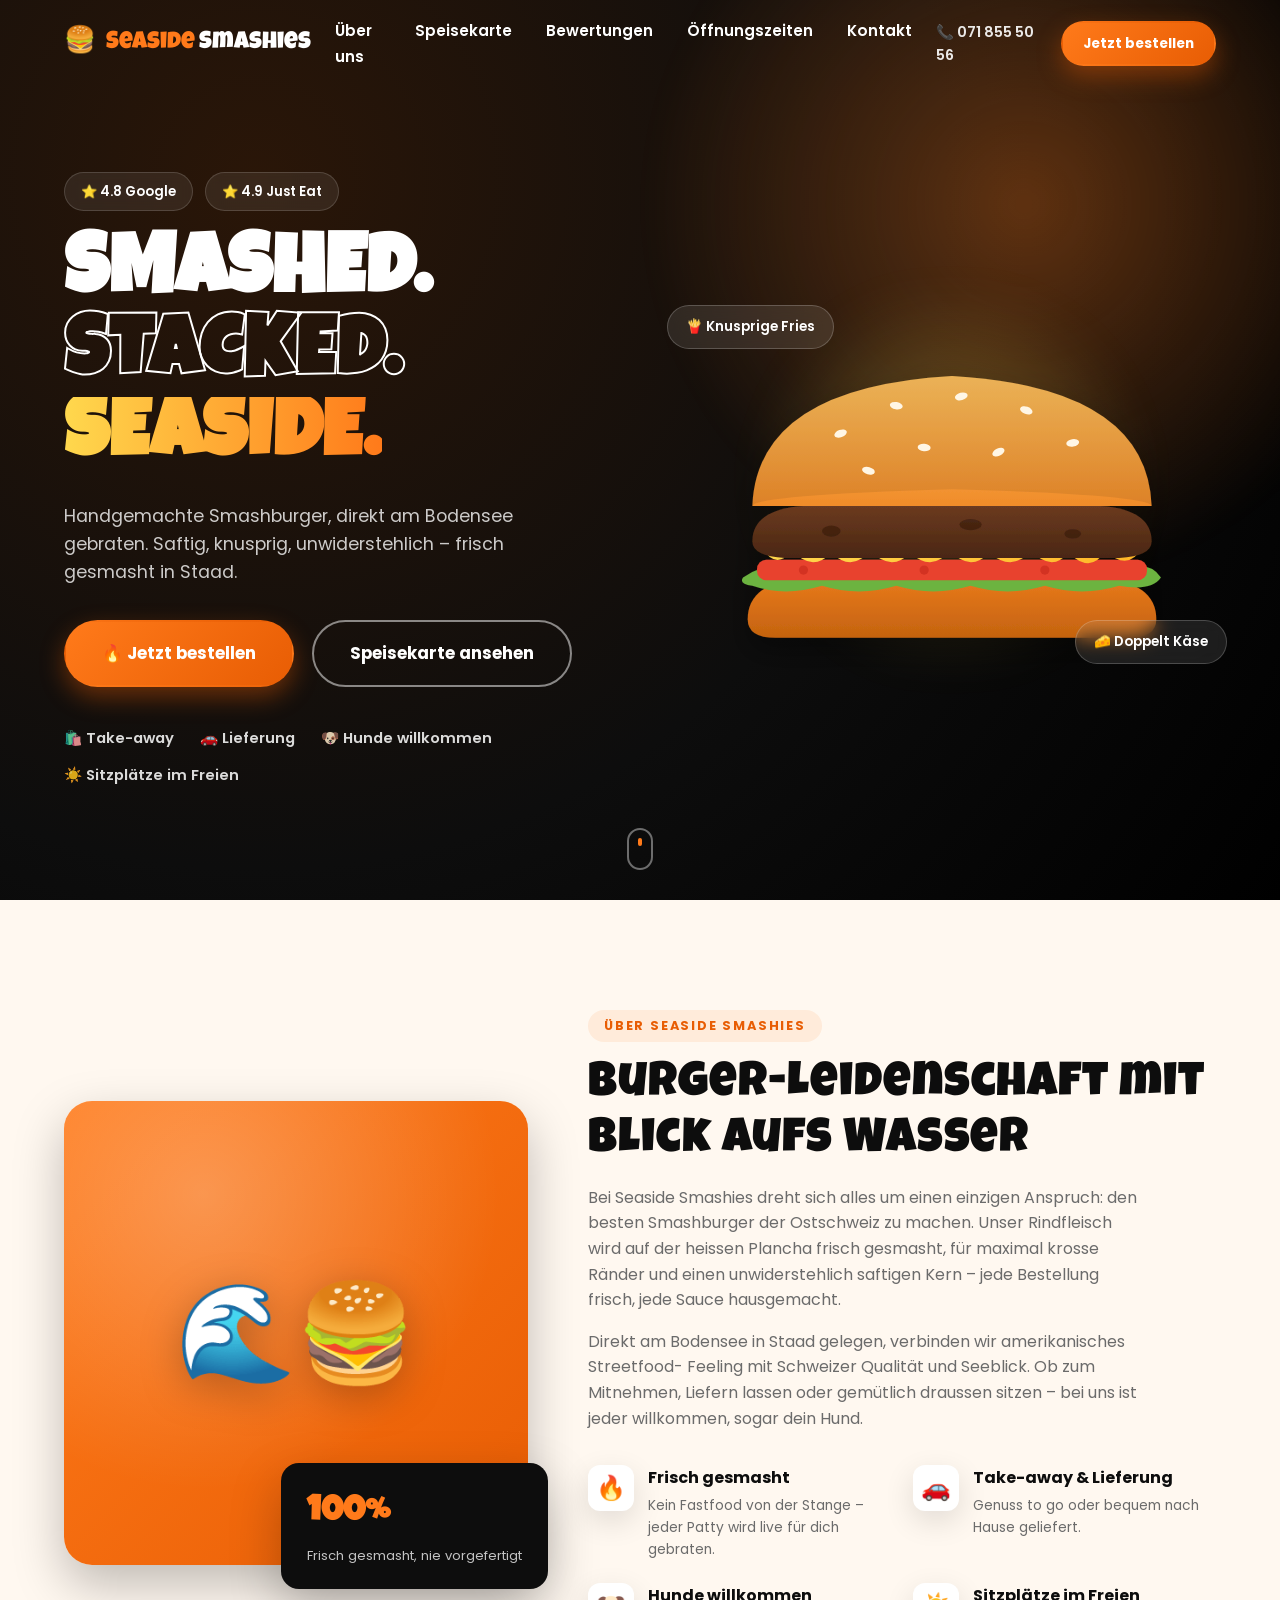
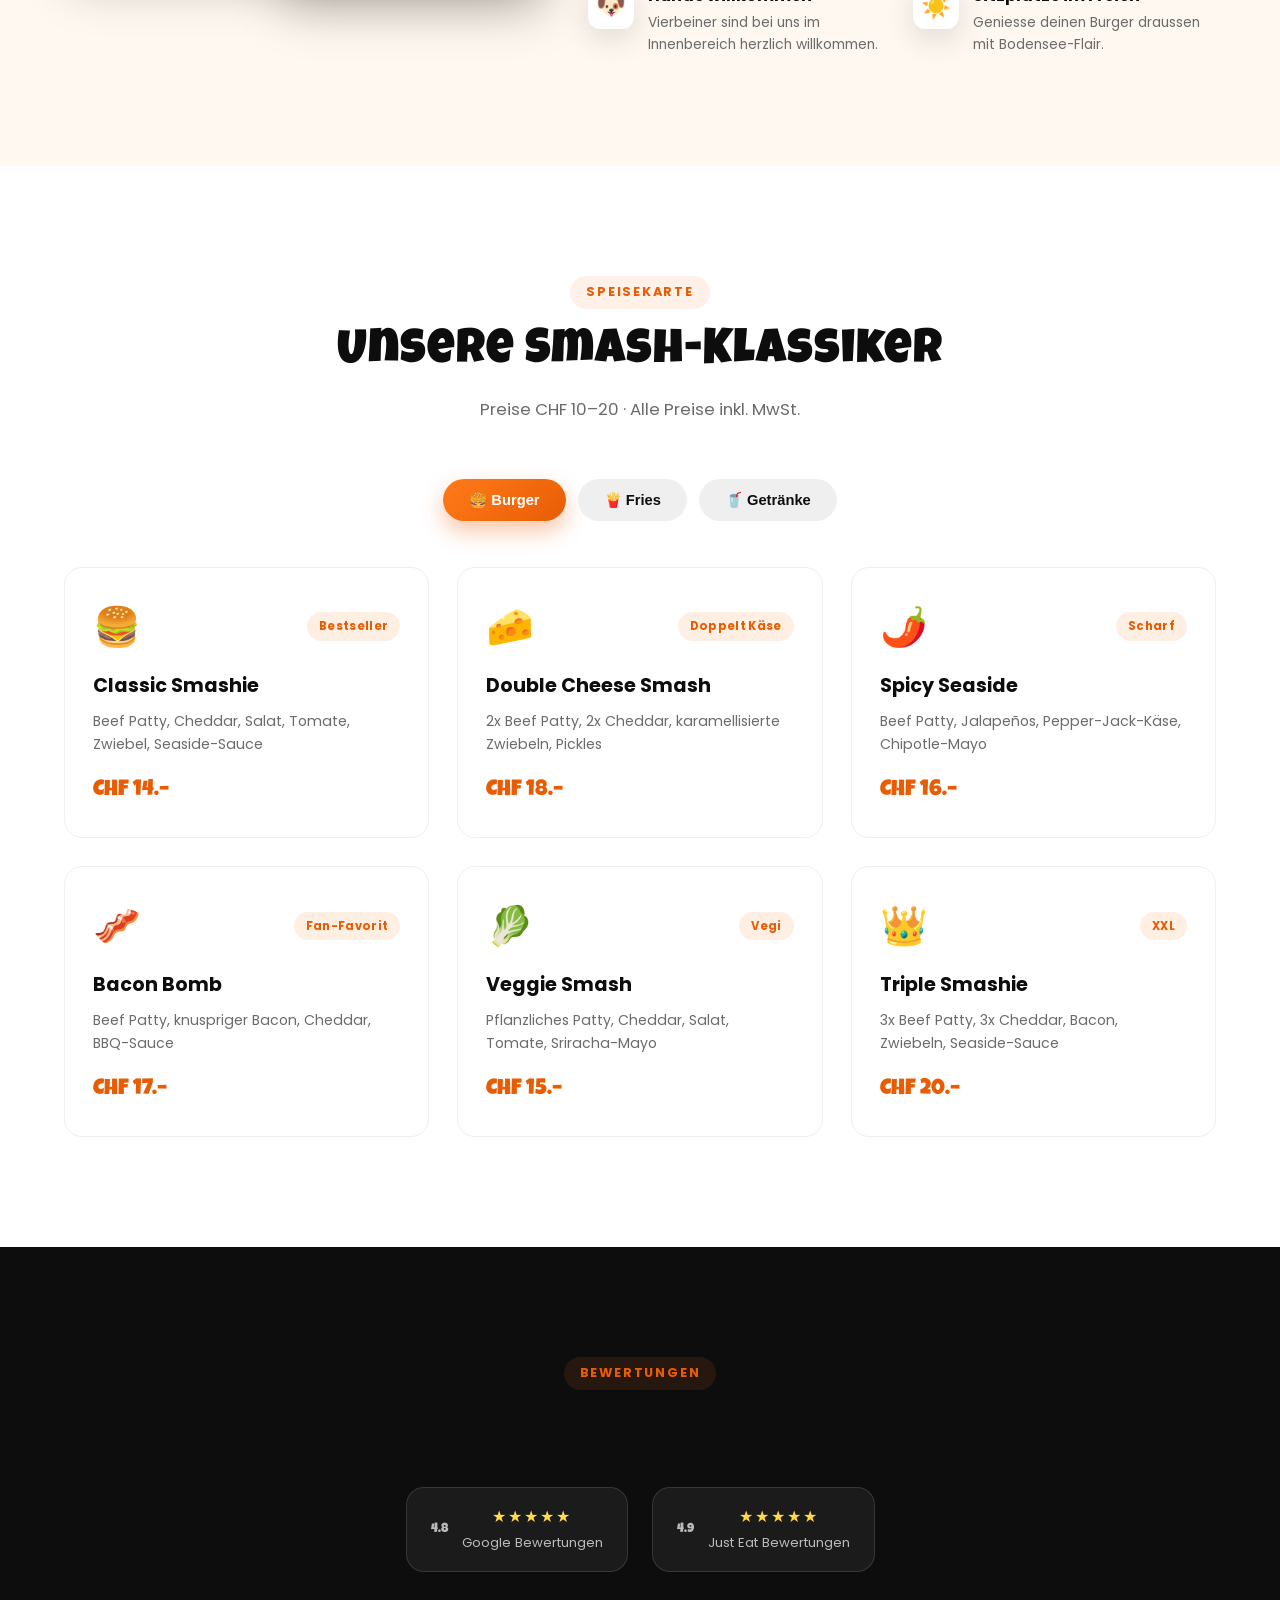
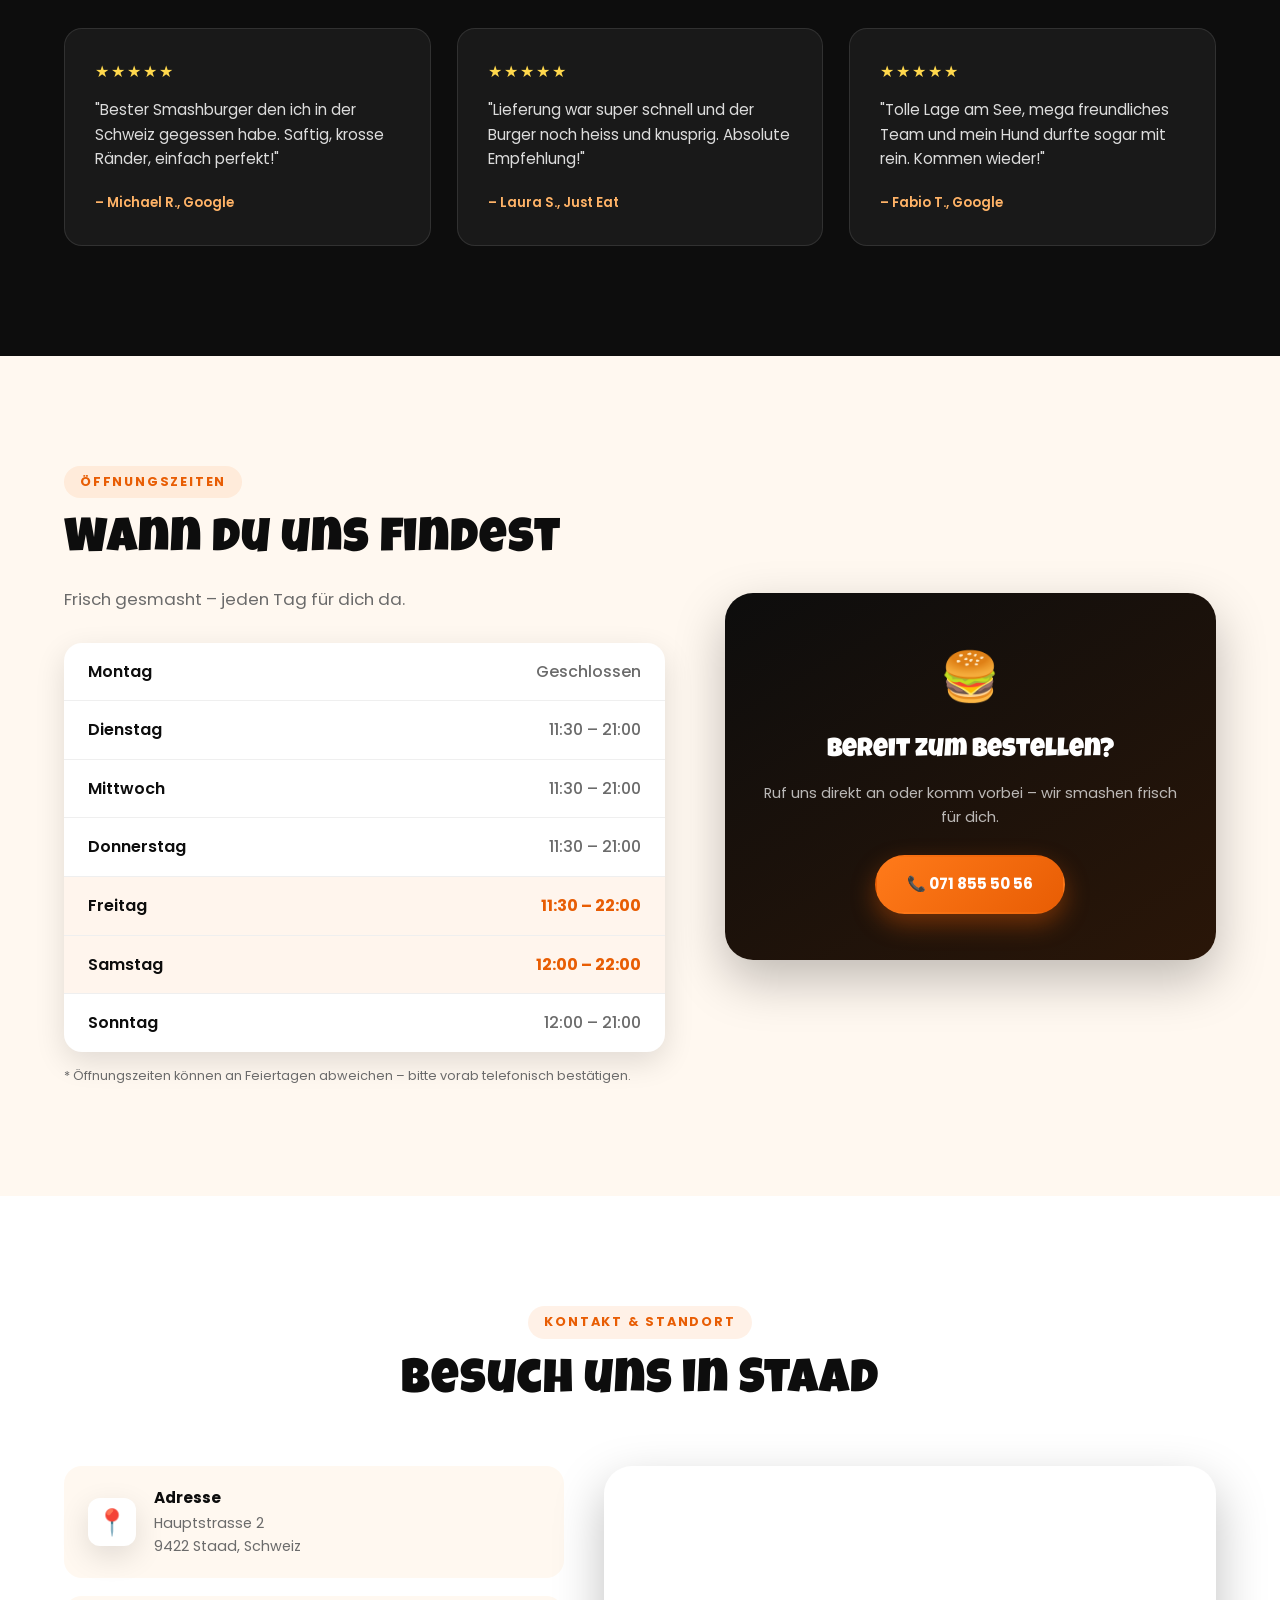
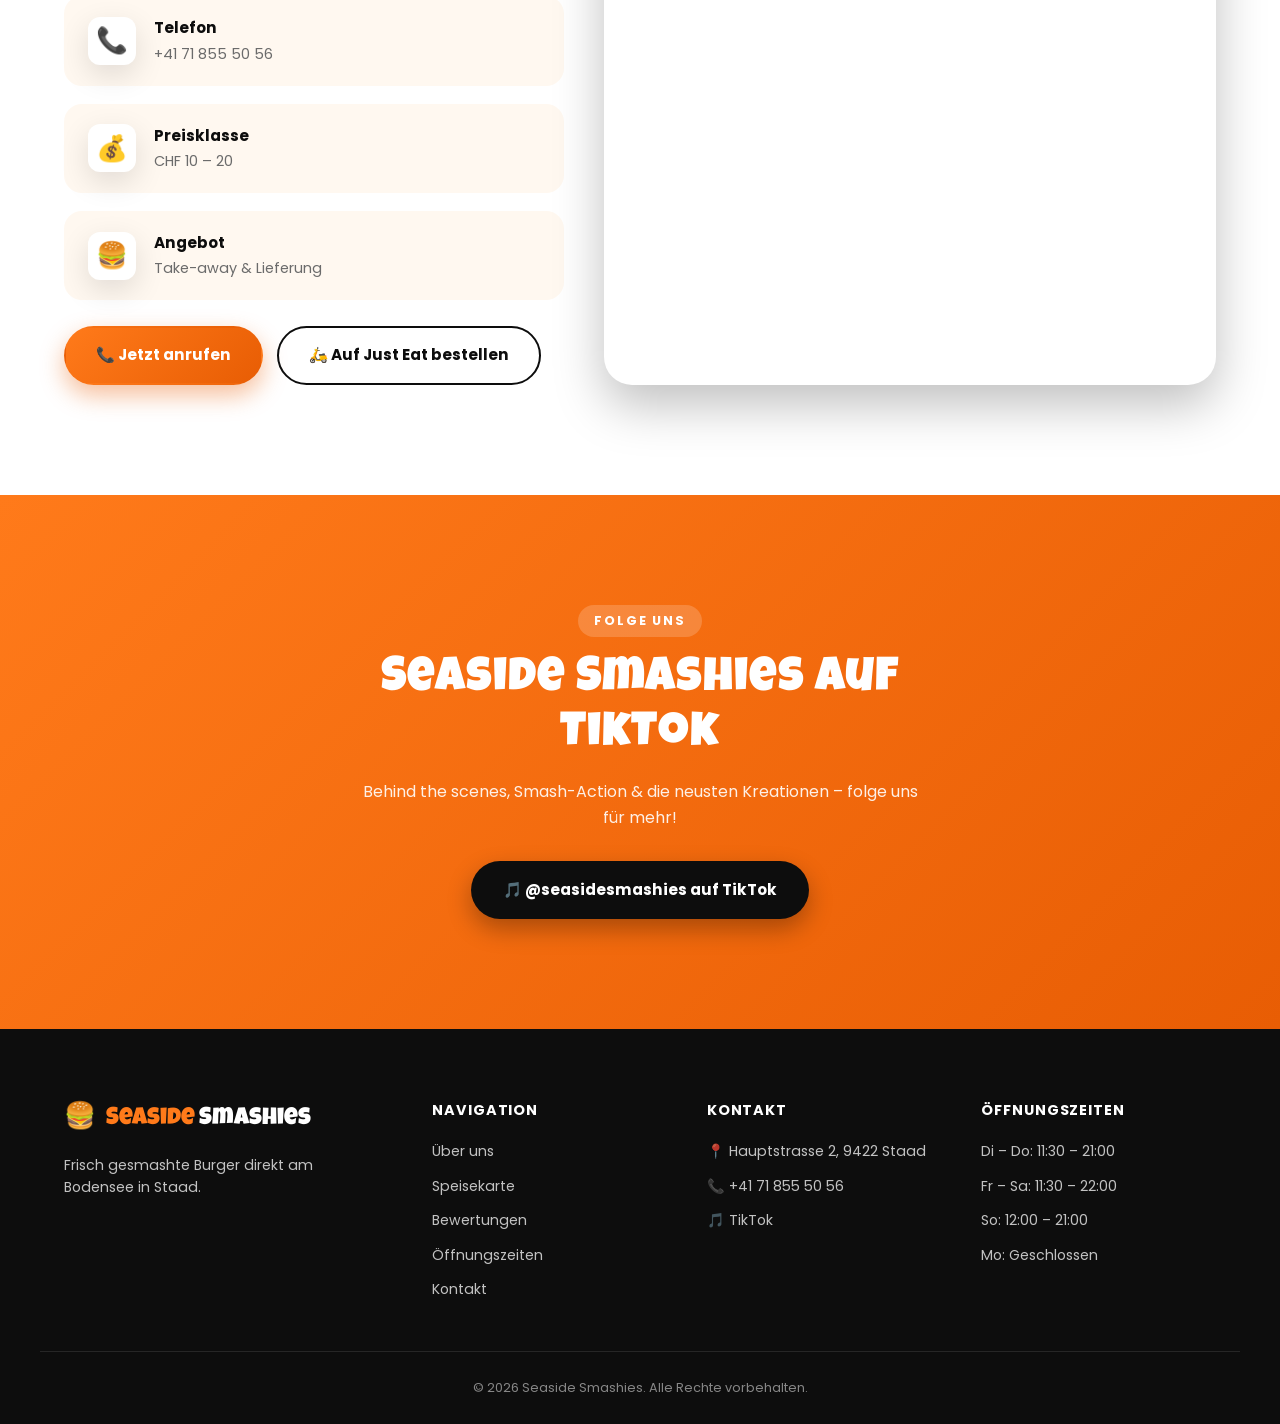
==== index.html @ 13056173 "Add files via upload" ====
<!DOCTYPE html>
<html lang="de">
<head>
  <meta charset="UTF-8" />
  <meta name="viewport" content="width=device-width, initial-scale=1.0" />
  <title>Seaside Smashies – Smashburger in Staad am Bodensee | Take-away &amp; Lieferung</title>
  <meta name="description" content="Seaside Smashies in Staad, Schweiz: handgemachte Smashburger, knusprige Fries &amp; frische Drinks. Take-away, Lieferung &amp; Sitzplätze im Freien direkt am Bodensee. ★ 4.8 Google / ★ 4.9 Just Eat." />
  <meta name="keywords" content="Smashburger, Burger Staad, Burger St. Gallen, Seaside Smashies, Burger Bodensee, Take-away Burger Schweiz, Lieferung Burger" />
  <meta name="author" content="Seaside Smashies" />
  <meta name="robots" content="index, follow" />
  <link rel="canonical" href="https://www.seasidesmashies.ch/" />

  <!-- Open Graph -->
  <meta property="og:type" content="restaurant.restaurant" />
  <meta property="og:title" content="Seaside Smashies – Smashburger in Staad" />
  <meta property="og:description" content="Handgemachte Smashburger, knusprige Fries &amp; frische Drinks direkt am Bodensee. Jetzt bestellen!" />
  <meta property="og:image" content="assets/img/og-image.jpg" />
  <meta property="og:locale" content="de_CH" />
  <meta property="og:url" content="https://www.seasidesmashies.ch/" />
  <meta name="twitter:card" content="summary_large_image" />

  <meta name="theme-color" content="#FF7A1A" />
  <link rel="icon" type="image/svg+xml" href="assets/img/favicon.svg" />

  <link rel="preconnect" href="https://fonts.googleapis.com" />
  <link rel="preconnect" href="https://fonts.gstatic.com" crossorigin />
  <link href="https://fonts.googleapis.com/css2?family=Luckiest+Guy&family=Poppins:wght@400;500;600;700;800&display=swap" rel="stylesheet" />

  <link rel="stylesheet" href="assets/css/style.css" />

  <script type="application/ld+json">
  {
    "@context": "https://schema.org",
    "@type": "FastFoodRestaurant",
    "name": "Seaside Smashies",
    "image": "assets/img/og-image.jpg",
    "servesCuisine": "Burger",
    "priceRange": "CHF 10–20",
    "telephone": "+41718555056",
    "address": {
      "@type": "PostalAddress",
      "streetAddress": "Hauptstrasse 2",
      "postalCode": "9422",
      "addressLocality": "Staad",
      "addressCountry": "CH"
    },
    "servesCuisine": "American, Burger",
    "menu": "https://www.seasidesmashies.ch/#speisekarte",
    "acceptsReservations": "False",
    "sameAs": ["https://www.tiktok.com/@seasidesmashies"],
    "aggregateRating": {
      "@type": "AggregateRating",
      "ratingValue": "4.8",
      "reviewCount": "250"
    }
  }
  </script>
</head>
<body>

  <!-- ============ HEADER / NAV ============ -->
  <header class="site-header" id="siteHeader">
    <div class="container header-inner">
      <a href="#top" class="brand">
        <span class="brand-mark">🍔</span>
        <span class="brand-text"><span>Seaside</span>Smashies</span>
      </a>

      <nav class="main-nav" id="mainNav">
        <ul>
          <li><a href="#ueber-uns" class="nav-link">Über uns</a></li>
          <li><a href="#speisekarte" class="nav-link">Speisekarte</a></li>
          <li><a href="#bewertungen" class="nav-link">Bewertungen</a></li>
          <li><a href="#oeffnungszeiten" class="nav-link">Öffnungszeiten</a></li>
          <li><a href="#kontakt" class="nav-link">Kontakt</a></li>
        </ul>
        <a href="#kontakt" class="btn btn-primary mobile-nav-cta">🔥 Jetzt bestellen</a>
      </nav>

      <div class="header-actions">
        <a href="tel:+41718555056" class="header-phone">📞 071 855 50 56</a>
        <a href="#kontakt" class="btn btn-primary btn-sm header-cta">Jetzt bestellen</a>
        <button class="nav-toggle" id="navToggle" aria-label="Menü öffnen" aria-expanded="false">
          <span></span><span></span><span></span>
        </button>
      </div>
    </div>
  </header>

  <div id="top"></div>

  <!-- ============ HERO ============ -->
  <section class="hero">
    <div class="hero-glow"></div>
    <div class="container hero-inner">
      <div class="hero-copy reveal">
        <div class="hero-badges">
          <span class="pill">⭐ 4.8 Google</span>
          <span class="pill">⭐ 4.9 Just&nbsp;Eat</span>
        </div>
        <h1 class="hero-title">
          SMASHED.<br />
          <span class="text-outline">STACKED.</span><br />
          <span class="text-gradient">SEASIDE.</span>
        </h1>
        <p class="hero-subtitle">
          Handgemachte Smashburger, direkt am Bodensee gebraten. Saftig, knusprig,
          unwiderstehlich – frisch gesmasht in Staad.
        </p>
        <div class="hero-cta">
          <a href="#kontakt" class="btn btn-primary btn-lg">🔥 Jetzt bestellen</a>
          <a href="#speisekarte" class="btn btn-outline btn-lg">Speisekarte ansehen</a>
        </div>
        <ul class="hero-facts">
          <li>🛍️ Take-away</li>
          <li>🚗 Lieferung</li>
          <li>🐶 Hunde willkommen</li>
          <li>☀️ Sitzplätze im Freien</li>
        </ul>
      </div>

      <div class="hero-visual reveal">
        <div class="hero-burger-glow"></div>
        <img src="assets/img/burger-hero.svg" alt="Saftiger Seaside Smashies Smashburger mit Käse, Salat und Tomate" class="hero-burger" width="560" height="460" />
        <div class="floating-chip chip-1">🍟 Knusprige Fries</div>
        <div class="floating-chip chip-2">🧀 Doppelt Käse</div>
      </div>
    </div>
    <div class="scroll-cue" aria-hidden="true"><span></span></div>
  </section>

  <!-- ============ ÜBER UNS ============ -->
  <section id="ueber-uns" class="section about">
    <div class="container about-inner">
      <div class="about-media reveal">
        <div class="about-frame">
          <span class="about-emoji">🌊🍔</span>
        </div>
        <div class="about-stat-card">
          <strong>100%</strong>
          <span>Frisch gesmasht, nie vorgefertigt</span>
        </div>
      </div>
      <div class="about-copy reveal">
        <span class="eyebrow">Über Seaside Smashies</span>
        <h2 class="section-title">Burger-Leidenschaft mit Blick aufs Wasser</h2>
        <p>
          Bei Seaside Smashies dreht sich alles um einen einzigen Anspruch: den besten
          Smashburger der Ostschweiz zu machen. Unser Rindfleisch wird auf der heissen
          Plancha frisch gesmasht, für maximal krosse Ränder und einen unwiderstehlich
          saftigen Kern – jede Bestellung frisch, jede Sauce hausgemacht.
        </p>
        <p>
          Direkt am Bodensee in Staad gelegen, verbinden wir amerikanisches Streetfood-
          Feeling mit Schweizer Qualität und Seeblick. Ob zum Mitnehmen, Liefern lassen
          oder gemütlich draussen sitzen – bei uns ist jeder willkommen, sogar dein Hund.
        </p>
        <div class="about-features">
          <div class="feature">
            <span class="feature-icon">🔥</span>
            <div>
              <h3>Frisch gesmasht</h3>
              <p>Kein Fastfood von der Stange – jeder Patty wird live für dich gebraten.</p>
            </div>
          </div>
          <div class="feature">
            <span class="feature-icon">🚗</span>
            <div>
              <h3>Take-away &amp; Lieferung</h3>
              <p>Genuss to go oder bequem nach Hause geliefert.</p>
            </div>
          </div>
          <div class="feature">
            <span class="feature-icon">🐶</span>
            <div>
              <h3>Hunde willkommen</h3>
              <p>Vierbeiner sind bei uns im Innenbereich herzlich willkommen.</p>
            </div>
          </div>
          <div class="feature">
            <span class="feature-icon">☀️</span>
            <div>
              <h3>Sitzplätze im Freien</h3>
              <p>Geniesse deinen Burger draussen mit Bodensee-Flair.</p>
            </div>
          </div>
        </div>
      </div>
    </div>
  </section>

  <!-- ============ SPEISEKARTE ============ -->
  <section id="speisekarte" class="section menu-section">
    <div class="container">
      <div class="section-head reveal">
        <span class="eyebrow">Speisekarte</span>
        <h2 class="section-title">Unsere Smash-Klassiker</h2>
        <p class="section-sub">Preise CHF 10–20 · Alle Preise inkl. MwSt.</p>
      </div>

      <div class="menu-tabs reveal" role="tablist" aria-label="Speisekarte Kategorien">
        <button class="menu-tab active" data-target="burgers" role="tab" aria-selected="true">🍔 Burger</button>
        <button class="menu-tab" data-target="fries" role="tab" aria-selected="false">🍟 Fries</button>
        <button class="menu-tab" data-target="drinks" role="tab" aria-selected="false">🥤 Getränke</button>
      </div>

      <div class="menu-grid reveal" id="burgers" data-panel>
        <article class="menu-card">
          <div class="menu-card-top">
            <span class="menu-emoji">🍔</span>
            <span class="menu-tag">Bestseller</span>
          </div>
          <h3>Classic Smashie</h3>
          <p>Beef Patty, Cheddar, Salat, Tomate, Zwiebel, Seaside-Sauce</p>
          <div class="menu-price">CHF 14.–</div>
        </article>
        <article class="menu-card">
          <div class="menu-card-top">
            <span class="menu-emoji">🧀</span>
            <span class="menu-tag">Doppelt Käse</span>
          </div>
          <h3>Double Cheese Smash</h3>
          <p>2x Beef Patty, 2x Cheddar, karamellisierte Zwiebeln, Pickles</p>
          <div class="menu-price">CHF 18.–</div>
        </article>
        <article class="menu-card">
          <div class="menu-card-top">
            <span class="menu-emoji">🌶️</span>
            <span class="menu-tag">Scharf</span>
          </div>
          <h3>Spicy Seaside</h3>
          <p>Beef Patty, Jalapeños, Pepper-Jack-Käse, Chipotle-Mayo</p>
          <div class="menu-price">CHF 16.–</div>
        </article>
        <article class="menu-card">
          <div class="menu-card-top">
            <span class="menu-emoji">🥓</span>
            <span class="menu-tag">Fan-Favorit</span>
          </div>
          <h3>Bacon Bomb</h3>
          <p>Beef Patty, knuspriger Bacon, Cheddar, BBQ-Sauce</p>
          <div class="menu-price">CHF 17.–</div>
        </article>
        <article class="menu-card">
          <div class="menu-card-top">
            <span class="menu-emoji">🥬</span>
            <span class="menu-tag">Vegi</span>
          </div>
          <h3>Veggie Smash</h3>
          <p>Pflanzliches Patty, Cheddar, Salat, Tomate, Sriracha-Mayo</p>
          <div class="menu-price">CHF 15.–</div>
        </article>
        <article class="menu-card">
          <div class="menu-card-top">
            <span class="menu-emoji">👑</span>
            <span class="menu-tag">XXL</span>
          </div>
          <h3>Triple Smashie</h3>
          <p>3x Beef Patty, 3x Cheddar, Bacon, Zwiebeln, Seaside-Sauce</p>
          <div class="menu-price">CHF 20.–</div>
        </article>
      </div>

      <div class="menu-grid hidden" id="fries" data-panel>
        <article class="menu-card">
          <div class="menu-card-top"><span class="menu-emoji">🍟</span></div>
          <h3>Classic Fries</h3>
          <p>Knusprig goldbraun, mit Meersalz</p>
          <div class="menu-price">CHF 6.–</div>
        </article>
        <article class="menu-card">
          <div class="menu-card-top"><span class="menu-emoji">🧀</span></div>
          <h3>Cheese Fries</h3>
          <p>Mit warmer Cheddar-Sauce übergossen</p>
          <div class="menu-price">CHF 8.–</div>
        </article>
        <article class="menu-card">
          <div class="menu-card-top"><span class="menu-emoji">🥓</span></div>
          <h3>Bacon Cheese Fries</h3>
          <p>Cheddar-Sauce, knuspriger Bacon, Frühlingszwiebeln</p>
          <div class="menu-price">CHF 10.–</div>
        </article>
        <article class="menu-card">
          <div class="menu-card-top"><span class="menu-emoji">🌶️</span></div>
          <h3>Spicy Fries</h3>
          <p>Mit Cajun-Gewürz und Chipotle-Mayo</p>
          <div class="menu-price">CHF 8.–</div>
        </article>
      </div>

      <div class="menu-grid hidden" id="drinks" data-panel>
        <article class="menu-card">
          <div class="menu-card-top"><span class="menu-emoji">🥤</span></div>
          <h3>Softdrinks</h3>
          <p>Cola, Fanta, Sprite, Eistee</p>
          <div class="menu-price">CHF 4.50</div>
        </article>
        <article class="menu-card">
          <div class="menu-card-top"><span class="menu-emoji">🍺</span></div>
          <h3>Bier vom Fass</h3>
          <p>Lokales Bier, frisch gezapft</p>
          <div class="menu-price">CHF 6.–</div>
        </article>
        <article class="menu-card">
          <div class="menu-card-top"><span class="menu-emoji">🥛</span></div>
          <h3>Milkshake</h3>
          <p>Vanille, Schokolade oder Erdbeere</p>
          <div class="menu-price">CHF 7.50</div>
        </article>
        <article class="menu-card">
          <div class="menu-card-top"><span class="menu-emoji">💧</span></div>
          <h3>Mineralwasser</h3>
          <p>Still oder mit Kohlensäure</p>
          <div class="menu-price">CHF 4.–</div>
        </article>
      </div>
    </div>
  </section>

  <!-- ============ BEWERTUNGEN ============ -->
  <section id="bewertungen" class="section reviews-section">
    <div class="container">
      <div class="section-head reveal">
        <span class="eyebrow">Bewertungen</span>
        <h2 class="section-title">Was unsere Gäste sagen</h2>
        <div class="rating-row">
          <div class="rating-card">
            <span class="rating-score">4.8</span>
            <div>
              <div class="stars">★★★★★</div>
              <span>Google Bewertungen</span>
            </div>
          </div>
          <div class="rating-card">
            <span class="rating-score">4.9</span>
            <div>
              <div class="stars">★★★★★</div>
              <span>Just Eat Bewertungen</span>
            </div>
          </div>
        </div>
      </div>

      <div class="testimonial-grid reveal">
        <article class="testimonial-card">
          <div class="stars">★★★★★</div>
          <p>"Bester Smashburger den ich in der Schweiz gegessen habe. Saftig, krosse Ränder, einfach perfekt!"</p>
          <span class="testimonial-name">– Michael R., Google</span>
        </article>
        <article class="testimonial-card">
          <div class="stars">★★★★★</div>
          <p>"Lieferung war super schnell und der Burger noch heiss und knusprig. Absolute Empfehlung!"</p>
          <span class="testimonial-name">– Laura S., Just Eat</span>
        </article>
        <article class="testimonial-card">
          <div class="stars">★★★★★</div>
          <p>"Tolle Lage am See, mega freundliches Team und mein Hund durfte sogar mit rein. Kommen wieder!"</p>
          <span class="testimonial-name">– Fabio T., Google</span>
        </article>
      </div>
    </div>
  </section>

  <!-- ============ ÖFFNUNGSZEITEN ============ -->
  <section id="oeffnungszeiten" class="section hours-section">
    <div class="container hours-inner">
      <div class="reveal">
        <span class="eyebrow">Öffnungszeiten</span>
        <h2 class="section-title">Wann du uns findest</h2>
        <p class="section-sub">Frisch gesmasht – jeden Tag für dich da.</p>
        <table class="hours-table">
          <tbody>
            <tr><td>Montag</td><td>Geschlossen</td></tr>
            <tr><td>Dienstag</td><td>11:30 – 21:00</td></tr>
            <tr><td>Mittwoch</td><td>11:30 – 21:00</td></tr>
            <tr><td>Donnerstag</td><td>11:30 – 21:00</td></tr>
            <tr class="highlight"><td>Freitag</td><td>11:30 – 22:00</td></tr>
            <tr class="highlight"><td>Samstag</td><td>12:00 – 22:00</td></tr>
            <tr><td>Sonntag</td><td>12:00 – 21:00</td></tr>
          </tbody>
        </table>
        <p class="hours-note">* Öffnungszeiten können an Feiertagen abweichen – bitte vorab telefonisch bestätigen.</p>
      </div>
      <div class="hours-visual reveal">
        <div class="hours-card">
          <span class="hours-card-emoji">🍔</span>
          <h3>Bereit zum Bestellen?</h3>
          <p>Ruf uns direkt an oder komm vorbei – wir smashen frisch für dich.</p>
          <a href="tel:+41718555056" class="btn btn-primary">📞 071 855 50 56</a>
        </div>
      </div>
    </div>
  </section>

  <!-- ============ KONTAKT & STANDORT ============ -->
  <section id="kontakt" class="section contact-section">
    <div class="container">
      <div class="section-head reveal">
        <span class="eyebrow">Kontakt &amp; Standort</span>
        <h2 class="section-title">Besuch uns in Staad</h2>
      </div>

      <div class="contact-grid reveal">
        <div class="contact-info">
          <div class="info-card">
            <span class="info-icon">📍</span>
            <div>
              <h3>Adresse</h3>
              <p>Hauptstrasse 2<br />9422 Staad, Schweiz</p>
            </div>
          </div>
          <div class="info-card">
            <span class="info-icon">📞</span>
            <div>
              <h3>Telefon</h3>
              <p><a href="tel:+41718555056">+41 71 855 50 56</a></p>
            </div>
          </div>
          <div class="info-card">
            <span class="info-icon">💰</span>
            <div>
              <h3>Preisklasse</h3>
              <p>CHF 10 – 20</p>
            </div>
          </div>
          <div class="info-card">
            <span class="info-icon">🍔</span>
            <div>
              <h3>Angebot</h3>
              <p>Take-away &amp; Lieferung</p>
            </div>
          </div>
          <div class="contact-ctas">
            <a href="tel:+41718555056" class="btn btn-primary">📞 Jetzt anrufen</a>
            <a href="https://www.just-eat.ch" target="_blank" rel="noopener" class="btn btn-outline">🛵 Auf Just Eat bestellen</a>
          </div>
        </div>

        <div class="map-wrap">
          <iframe
            title="Seaside Smashies Standort auf Google Maps"
            src="https://www.google.com/maps?q=Hauptstrasse+2,+9422+Staad,+Schweiz&output=embed"
            width="100%"
            height="100%"
            style="border:0"
            allowfullscreen=""
            loading="lazy"
            referrerpolicy="no-referrer-when-downgrade">
          </iframe>
        </div>
      </div>
    </div>
  </section>

  <!-- ============ SOCIAL ============ -->
  <section class="section social-section">
    <div class="container social-inner reveal">
      <span class="eyebrow">Folge uns</span>
      <h2 class="section-title">Seaside Smashies auf TikTok</h2>
      <p>Behind the scenes, Smash-Action &amp; die neusten Kreationen – folge uns für mehr!</p>
      <a href="https://www.tiktok.com/@seasidesmashies" target="_blank" rel="noopener" class="btn btn-tiktok">
        🎵 @seasidesmashies auf TikTok
      </a>
    </div>
  </section>

  <!-- ============ FOOTER ============ -->
  <footer class="site-footer">
    <div class="container footer-inner">
      <div class="footer-brand">
        <a href="#top" class="brand">
          <span class="brand-mark">🍔</span>
          <span class="brand-text"><span>Seaside</span>Smashies</span>
        </a>
        <p>Frisch gesmashte Burger direkt am Bodensee in Staad.</p>
      </div>

      <div class="footer-col">
        <h4>Navigation</h4>
        <ul>
          <li><a href="#ueber-uns">Über uns</a></li>
          <li><a href="#speisekarte">Speisekarte</a></li>
          <li><a href="#bewertungen">Bewertungen</a></li>
          <li><a href="#oeffnungszeiten">Öffnungszeiten</a></li>
          <li><a href="#kontakt">Kontakt</a></li>
        </ul>
      </div>

      <div class="footer-col">
        <h4>Kontakt</h4>
        <ul>
          <li>📍 Hauptstrasse 2, 9422 Staad</li>
          <li>📞 <a href="tel:+41718555056">+41 71 855 50 56</a></li>
          <li>🎵 <a href="https://www.tiktok.com/@seasidesmashies" target="_blank" rel="noopener">TikTok</a></li>
        </ul>
      </div>

      <div class="footer-col">
        <h4>Öffnungszeiten</h4>
        <ul>
          <li>Di – Do: 11:30 – 21:00</li>
          <li>Fr – Sa: 11:30 – 22:00</li>
          <li>So: 12:00 – 21:00</li>
          <li>Mo: Geschlossen</li>
        </ul>
      </div>
    </div>
    <div class="footer-bottom">
      <p>&copy; <span id="year"></span> Seaside Smashies. Alle Rechte vorbehalten.</p>
    </div>
  </footer>

  <button id="backToTop" class="back-to-top" aria-label="Nach oben scrollen">↑</button>

  <script src="assets/js/main.js"></script>
</body>
</html>
---- assets/css/style.css ----
/* ==========================================================================
   Seaside Smashies — Premium Smashburger Website
   ========================================================================== */

:root {
  --orange: #ff7a1a;
  --orange-dark: #e85d04;
  --orange-light: #ffb367;
  --yellow: #ffd84d;
  --black: #0d0d0d;
  --black-soft: #171717;
  --white: #ffffff;
  --cream: #fff8f0;
  --gray: #6b6b6b;
  --gray-light: #efefef;

  --font-display: 'Luckiest Guy', cursive;
  --font-body: 'Poppins', sans-serif;

  --radius-sm: 10px;
  --radius-md: 18px;
  --radius-lg: 28px;

  --shadow-soft: 0 10px 30px rgba(0, 0, 0, 0.12);
  --shadow-strong: 0 20px 50px rgba(0, 0, 0, 0.25);

  --container-width: 1200px;
}

* { box-sizing: border-box; margin: 0; padding: 0; }

html { scroll-behavior: smooth; }

body {
  font-family: var(--font-body);
  color: var(--black);
  background: var(--white);
  line-height: 1.6;
  overflow-x: hidden;
  -webkit-font-smoothing: antialiased;
}

img { max-width: 100%; display: block; }

a { text-decoration: none; color: inherit; }

ul { list-style: none; }

.container {
  width: 100%;
  max-width: var(--container-width);
  margin: 0 auto;
  padding: 0 24px;
}

.section { padding: 110px 0; }

.hidden { display: none !important; }

.eyebrow {
  display: inline-block;
  font-weight: 700;
  letter-spacing: 0.14em;
  text-transform: uppercase;
  font-size: 0.8rem;
  color: var(--orange-dark);
  background: rgba(255, 122, 26, 0.1);
  padding: 6px 16px;
  border-radius: 999px;
  margin-bottom: 16px;
}

.section-title {
  font-family: var(--font-display);
  font-weight: 400;
  font-size: clamp(2rem, 4vw, 3rem);
  letter-spacing: 0.02em;
  line-height: 1.15;
  margin-bottom: 16px;
  color: var(--black);
}

.section-sub {
  color: var(--gray);
  font-size: 1.05rem;
  max-width: 600px;
}

.section-head { text-align: center; margin: 0 auto 56px; max-width: 700px; }
.section-head .section-sub { margin: 0 auto; }

/* ---------------- Buttons ---------------- */
.btn {
  display: inline-flex;
  align-items: center;
  gap: 8px;
  justify-content: center;
  font-weight: 700;
  font-size: 0.95rem;
  padding: 15px 30px;
  border-radius: 999px;
  border: 2px solid transparent;
  cursor: pointer;
  transition: transform 0.25s ease, box-shadow 0.25s ease, background 0.25s ease, color 0.25s ease;
  white-space: nowrap;
}

.btn-primary {
  background: linear-gradient(135deg, var(--orange) 0%, var(--orange-dark) 100%);
  color: var(--white);
  box-shadow: 0 10px 25px rgba(232, 93, 4, 0.4);
}

.btn-primary:hover {
  transform: translateY(-3px) scale(1.02);
  box-shadow: 0 16px 34px rgba(232, 93, 4, 0.5);
}

.btn-outline {
  background: transparent;
  border-color: var(--black);
  color: var(--black);
}

.btn-outline:hover {
  background: var(--black);
  color: var(--white);
  transform: translateY(-3px);
}

.btn-lg { padding: 18px 36px; font-size: 1.05rem; }
.btn-sm { padding: 10px 20px; font-size: 0.85rem; }

.btn-tiktok {
  background: var(--black);
  color: var(--white);
  box-shadow: 0 10px 25px rgba(0, 0, 0, 0.3);
}
.btn-tiktok:hover { transform: translateY(-3px) scale(1.02); background: #000; }

/* ---------------- Header ---------------- */
.site-header {
  position: fixed;
  top: 0; left: 0; right: 0;
  z-index: 1000;
  padding: 18px 0;
  transition: background 0.3s ease, padding 0.3s ease, box-shadow 0.3s ease;
}

.site-header.scrolled {
  padding: 10px 0;
  background: rgba(13, 13, 13, 0.72);
  backdrop-filter: blur(16px) saturate(160%);
  -webkit-backdrop-filter: blur(16px) saturate(160%);
  box-shadow: 0 6px 24px rgba(0, 0, 0, 0.25);
}

.header-inner {
  display: flex;
  align-items: center;
  justify-content: space-between;
  gap: 24px;
}

.brand {
  display: flex;
  align-items: center;
  gap: 10px;
  font-family: var(--font-display);
  font-size: 1.5rem;
  color: var(--white);
}

.brand-mark { font-size: 1.6rem; }

.brand-text span {
  color: var(--orange);
  margin-right: 4px;
}

.main-nav ul {
  display: flex;
  gap: 34px;
}

.nav-link {
  color: var(--white);
  font-weight: 600;
  font-size: 0.95rem;
  position: relative;
  padding: 6px 0;
  transition: color 0.2s ease;
}

.nav-link::after {
  content: '';
  position: absolute;
  left: 0; bottom: 0;
  width: 0;
  height: 2px;
  background: var(--orange);
  transition: width 0.25s ease;
}

.nav-link:hover { color: var(--orange-light); }
.nav-link:hover::after { width: 100%; }

.header-actions {
  display: flex;
  align-items: center;
  gap: 18px;
}

.header-phone {
  color: var(--white);
  font-weight: 600;
  font-size: 0.9rem;
  opacity: 0.9;
}

.header-phone:hover { opacity: 1; color: var(--orange-light); }

.nav-toggle {
  display: none;
  flex-direction: column;
  gap: 5px;
  background: transparent;
  border: none;
  cursor: pointer;
  padding: 6px;
}

.nav-toggle span {
  width: 26px;
  height: 3px;
  background: var(--white);
  border-radius: 3px;
  transition: transform 0.3s ease, opacity 0.3s ease;
}

.mobile-nav-cta { display: none; }

/* ---------------- Hero ---------------- */
.hero {
  position: relative;
  min-height: 100vh;
  display: flex;
  align-items: center;
  padding: 140px 0 80px;
  background: radial-gradient(circle at 20% 20%, #2a1608 0%, var(--black) 55%, #000 100%);
  overflow: hidden;
}

.hero-glow {
  position: absolute;
  top: -20%;
  right: -10%;
  width: 60vw;
  height: 60vw;
  background: radial-gradient(circle, rgba(255, 122, 26, 0.35) 0%, rgba(255, 122, 26, 0) 70%);
  filter: blur(10px);
  pointer-events: none;
}

.hero-inner {
  display: grid;
  grid-template-columns: 1.05fr 0.95fr;
  align-items: center;
  gap: 40px;
  position: relative;
  z-index: 2;
}

.hero-badges {
  display: flex;
  gap: 12px;
  margin-bottom: 24px;
}

.pill {
  background: rgba(255, 255, 255, 0.08);
  border: 1px solid rgba(255, 255, 255, 0.15);
  color: var(--white);
  padding: 8px 16px;
  border-radius: 999px;
  font-size: 0.82rem;
  font-weight: 600;
  backdrop-filter: blur(6px);
}

.hero-title {
  font-family: var(--font-display);
  font-size: clamp(2.8rem, 7vw, 5.2rem);
  color: var(--white);
  line-height: 0.98;
  letter-spacing: 0.01em;
  margin-bottom: 22px;
}

.text-outline {
  color: transparent;
  -webkit-text-stroke: 2px var(--white);
}

.text-gradient {
  background: linear-gradient(90deg, var(--yellow), var(--orange));
  -webkit-background-clip: text;
  background-clip: text;
  color: transparent;
}

.hero-subtitle {
  color: rgba(255, 255, 255, 0.78);
  font-size: 1.1rem;
  max-width: 480px;
  margin-bottom: 34px;
}

.hero-cta {
  display: flex;
  gap: 18px;
  flex-wrap: wrap;
  margin-bottom: 40px;
}

.hero .btn-outline {
  border-color: rgba(255, 255, 255, 0.5);
  color: var(--white);
}
.hero .btn-outline:hover { background: var(--white); color: var(--black); }

.hero-facts {
  display: flex;
  flex-wrap: wrap;
  gap: 14px 26px;
}

.hero-facts li {
  color: rgba(255, 255, 255, 0.85);
  font-size: 0.92rem;
  font-weight: 600;
}

.hero-visual {
  position: relative;
  display: flex;
  align-items: center;
  justify-content: center;
}

.hero-burger-glow {
  position: absolute;
  width: 80%;
  height: 80%;
  background: radial-gradient(circle, rgba(255, 216, 77, 0.35) 0%, rgba(255, 216, 77, 0) 70%);
  filter: blur(20px);
  z-index: 0;
}

.hero-burger {
  position: relative;
  z-index: 1;
  width: 100%;
  max-width: 520px;
  animation: floaty 5s ease-in-out infinite;
}

@keyframes floaty {
  0%, 100% { transform: translateY(0) rotate(-1deg); }
  50% { transform: translateY(-18px) rotate(1deg); }
}

.floating-chip {
  position: absolute;
  background: rgba(255, 255, 255, 0.1);
  border: 1px solid rgba(255, 255, 255, 0.2);
  backdrop-filter: blur(10px);
  color: var(--white);
  padding: 10px 18px;
  border-radius: 999px;
  font-size: 0.85rem;
  font-weight: 600;
  z-index: 2;
  animation: floaty 6s ease-in-out infinite;
}

.chip-1 { top: 12%; left: -4%; animation-delay: 0.5s; }
.chip-2 { bottom: 10%; right: -2%; animation-delay: 1.2s; }

.scroll-cue {
  position: absolute;
  bottom: 30px;
  left: 50%;
  transform: translateX(-50%);
  width: 26px;
  height: 42px;
  border: 2px solid rgba(255, 255, 255, 0.4);
  border-radius: 20px;
  z-index: 2;
}

.scroll-cue span {
  position: absolute;
  top: 8px;
  left: 50%;
  transform: translateX(-50%);
  width: 4px;
  height: 8px;
  background: var(--orange);
  border-radius: 4px;
  animation: scrollcue 1.6s ease-in-out infinite;
}

@keyframes scrollcue {
  0% { opacity: 1; top: 8px; }
  100% { opacity: 0; top: 22px; }
}

/* ---------------- Reveal animation ---------------- */
.reveal {
  opacity: 0;
  transform: translateY(30px);
  transition: opacity 0.7s ease, transform 0.7s ease;
}
.reveal.in-view { opacity: 1; transform: translateY(0); }

/* ---------------- About ---------------- */
.about { background: var(--cream); }

.about-inner {
  display: grid;
  grid-template-columns: 0.85fr 1.15fr;
  gap: 60px;
  align-items: center;
}

.about-media { position: relative; }

.about-frame {
  aspect-ratio: 1 / 1;
  border-radius: var(--radius-lg);
  background: linear-gradient(135deg, var(--orange) 0%, var(--orange-dark) 100%);
  display: flex;
  align-items: center;
  justify-content: center;
  box-shadow: var(--shadow-strong);
  position: relative;
  overflow: hidden;
}

.about-frame::before {
  content: '';
  position: absolute;
  inset: 0;
  background: radial-gradient(circle at 30% 20%, rgba(255,255,255,0.25), transparent 60%);
}

.about-emoji { font-size: 6rem; filter: drop-shadow(0 10px 20px rgba(0,0,0,0.25)); }

.about-stat-card {
  position: absolute;
  bottom: -24px;
  right: -20px;
  background: var(--black);
  color: var(--white);
  padding: 22px 26px;
  border-radius: var(--radius-md);
  box-shadow: var(--shadow-strong);
  min-width: 200px;
}

.about-stat-card strong {
  display: block;
  font-family: var(--font-display);
  font-size: 2.2rem;
  color: var(--orange);
}

.about-stat-card span { font-size: 0.82rem; color: rgba(255,255,255,0.75); }

.about-copy p { color: var(--gray); margin-bottom: 16px; max-width: 560px; }

.about-features {
  margin-top: 34px;
  display: grid;
  grid-template-columns: 1fr 1fr;
  gap: 22px;
}

.feature { display: flex; gap: 14px; align-items: flex-start; }

.feature-icon {
  font-size: 1.5rem;
  background: var(--white);
  border-radius: 12px;
  width: 46px;
  height: 46px;
  display: flex;
  align-items: center;
  justify-content: center;
  box-shadow: var(--shadow-soft);
  flex-shrink: 0;
}

.feature h3 { font-size: 1rem; margin-bottom: 4px; }
.feature p { font-size: 0.86rem; color: var(--gray); margin: 0; }

/* ---------------- Menu ---------------- */
.menu-section { background: var(--white); }

.menu-tabs {
  display: flex;
  justify-content: center;
  gap: 12px;
  margin-bottom: 46px;
  flex-wrap: wrap;
}

.menu-tab {
  background: var(--gray-light);
  border: none;
  padding: 12px 26px;
  border-radius: 999px;
  font-weight: 700;
  font-size: 0.92rem;
  cursor: pointer;
  transition: background 0.25s ease, color 0.25s ease, transform 0.25s ease;
  color: var(--black);
}

.menu-tab:hover { transform: translateY(-2px); }

.menu-tab.active {
  background: linear-gradient(135deg, var(--orange) 0%, var(--orange-dark) 100%);
  color: var(--white);
  box-shadow: 0 10px 22px rgba(232, 93, 4, 0.35);
}

.menu-grid {
  display: grid;
  grid-template-columns: repeat(3, 1fr);
  gap: 28px;
}

.menu-card {
  background: var(--white);
  border: 1px solid var(--gray-light);
  border-radius: var(--radius-md);
  padding: 28px;
  transition: transform 0.3s ease, box-shadow 0.3s ease, border-color 0.3s ease;
  position: relative;
  overflow: hidden;
}

.menu-card::before {
  content: '';
  position: absolute;
  inset: 0;
  background: linear-gradient(160deg, rgba(255,122,26,0.06), transparent 50%);
  opacity: 0;
  transition: opacity 0.3s ease;
}

.menu-card:hover {
  transform: translateY(-8px);
  box-shadow: var(--shadow-strong);
  border-color: transparent;
}

.menu-card:hover::before { opacity: 1; }

.menu-card-top {
  display: flex;
  align-items: center;
  justify-content: space-between;
  margin-bottom: 14px;
}

.menu-emoji {
  font-size: 2.4rem;
}

.menu-tag {
  background: rgba(255, 122, 26, 0.12);
  color: var(--orange-dark);
  font-size: 0.72rem;
  font-weight: 700;
  padding: 5px 12px;
  border-radius: 999px;
  letter-spacing: 0.03em;
}

.menu-card h3 { font-size: 1.2rem; margin-bottom: 8px; }
.menu-card p { color: var(--gray); font-size: 0.88rem; min-height: 42px; }

.menu-price {
  margin-top: 18px;
  font-family: var(--font-display);
  font-size: 1.4rem;
  color: var(--orange-dark);
}

/* ---------------- Reviews ---------------- */
.reviews-section { background: var(--black); color: var(--white); }
.reviews-section .section-sub { color: rgba(255,255,255,0.65); }

.rating-row {
  display: flex;
  justify-content: center;
  gap: 24px;
  margin-top: 26px;
  flex-wrap: wrap;
}

.rating-card {
  display: flex;
  align-items: center;
  gap: 14px;
  background: rgba(255,255,255,0.06);
  border: 1px solid rgba(255,255,255,0.12);
  padding: 16px 24px;
  border-radius: var(--radius-md);
}

.rating-score {
  font-family: var(--font-display);
  font-size: 2rem;
  color: var(--yellow);
}

.rating-card .stars { color: var(--yellow); letter-spacing: 2px; }
.rating-card span { font-size: 0.82rem; color: rgba(255,255,255,0.7); }

.testimonial-grid {
  display: grid;
  grid-template-columns: repeat(3, 1fr);
  gap: 26px;
}

.testimonial-card {
  background: rgba(255,255,255,0.05);
  border: 1px solid rgba(255,255,255,0.1);
  border-radius: var(--radius-md);
  padding: 30px;
  transition: transform 0.3s ease, background 0.3s ease;
}

.testimonial-card:hover {
  transform: translateY(-6px);
  background: rgba(255,255,255,0.08);
}

.testimonial-card .stars { color: var(--yellow); letter-spacing: 2px; margin-bottom: 14px; }
.testimonial-card p { color: rgba(255,255,255,0.85); margin-bottom: 18px; font-size: 0.95rem; }
.testimonial-name { font-size: 0.82rem; color: var(--orange-light); font-weight: 600; }

/* ---------------- Hours ---------------- */
.hours-section { background: var(--cream); }

.hours-inner {
  display: grid;
  grid-template-columns: 1.1fr 0.9fr;
  gap: 60px;
  align-items: center;
}

.hours-table {
  width: 100%;
  border-collapse: collapse;
  margin-top: 30px;
  background: var(--white);
  border-radius: var(--radius-md);
  overflow: hidden;
  box-shadow: var(--shadow-soft);
}

.hours-table td {
  padding: 16px 24px;
  border-bottom: 1px solid var(--gray-light);
  font-weight: 600;
}

.hours-table td:last-child { text-align: right; color: var(--gray); font-weight: 500; }
.hours-table tr:last-child td { border-bottom: none; }
.hours-table tr.highlight { background: rgba(255, 122, 26, 0.08); }
.hours-table tr.highlight td:last-child { color: var(--orange-dark); font-weight: 700; }

.hours-note { margin-top: 14px; font-size: 0.8rem; color: var(--gray); }

.hours-card {
  background: linear-gradient(150deg, var(--black) 0%, #2a1608 100%);
  color: var(--white);
  border-radius: var(--radius-lg);
  padding: 46px 38px;
  text-align: center;
  box-shadow: var(--shadow-strong);
}

.hours-card-emoji { font-size: 3rem; display: block; margin-bottom: 16px; }
.hours-card h3 { font-family: var(--font-display); font-weight: 400; font-size: 1.6rem; margin-bottom: 10px; }
.hours-card p { color: rgba(255,255,255,0.7); margin-bottom: 26px; font-size: 0.92rem; }

/* ---------------- Contact ---------------- */
.contact-grid {
  display: grid;
  grid-template-columns: 0.9fr 1.1fr;
  gap: 40px;
  align-items: stretch;
}

.contact-info { display: flex; flex-direction: column; gap: 18px; }

.info-card {
  display: flex;
  align-items: center;
  gap: 18px;
  background: var(--cream);
  border-radius: var(--radius-md);
  padding: 20px 24px;
}

.info-icon {
  font-size: 1.6rem;
  width: 48px;
  height: 48px;
  background: var(--white);
  border-radius: 12px;
  display: flex;
  align-items: center;
  justify-content: center;
  box-shadow: var(--shadow-soft);
  flex-shrink: 0;
}

.info-card h3 { font-size: 0.95rem; margin-bottom: 2px; }
.info-card p { color: var(--gray); font-size: 0.9rem; }
.info-card a:hover { color: var(--orange-dark); }

.contact-ctas {
  display: flex;
  gap: 14px;
  flex-wrap: wrap;
  margin-top: 8px;
}

.map-wrap {
  min-height: 400px;
  border-radius: var(--radius-lg);
  overflow: hidden;
  box-shadow: var(--shadow-strong);
}

/* ---------------- Social ---------------- */
.social-section {
  background: linear-gradient(135deg, var(--orange) 0%, var(--orange-dark) 100%);
  text-align: center;
  color: var(--white);
}

.social-inner { max-width: 620px; margin: 0 auto; }
.social-section .eyebrow { background: rgba(255,255,255,0.18); color: var(--white); }
.social-section .section-title { color: var(--white); }
.social-inner p { color: rgba(255,255,255,0.9); margin-bottom: 30px; }

/* ---------------- Footer ---------------- */
.site-footer { background: var(--black); color: rgba(255,255,255,0.75); padding: 70px 0 0; }

.footer-inner {
  display: grid;
  grid-template-columns: 1.4fr 1fr 1fr 1fr;
  gap: 40px;
  padding-bottom: 50px;
  border-bottom: 1px solid rgba(255,255,255,0.1);
}

.footer-brand .brand { color: var(--white); margin-bottom: 14px; }
.footer-brand p { font-size: 0.88rem; max-width: 260px; }

.footer-col h4 {
  color: var(--white);
  font-size: 0.9rem;
  text-transform: uppercase;
  letter-spacing: 0.06em;
  margin-bottom: 18px;
}

.footer-col ul { display: flex; flex-direction: column; gap: 12px; font-size: 0.88rem; }
.footer-col a:hover { color: var(--orange-light); }

.footer-bottom {
  text-align: center;
  padding: 26px 0;
  font-size: 0.8rem;
  color: rgba(255,255,255,0.5);
}

/* ---------------- Back to top ---------------- */
.back-to-top {
  position: fixed;
  bottom: 28px;
  right: 28px;
  width: 48px;
  height: 48px;
  border-radius: 50%;
  border: none;
  background: linear-gradient(135deg, var(--orange) 0%, var(--orange-dark) 100%);
  color: var(--white);
  font-size: 1.2rem;
  cursor: pointer;
  box-shadow: var(--shadow-strong);
  opacity: 0;
  visibility: hidden;
  transform: translateY(10px);
  transition: opacity 0.3s ease, transform 0.3s ease, visibility 0.3s ease;
  z-index: 900;
}

.back-to-top.visible { opacity: 1; visibility: visible; transform: translateY(0); }
.back-to-top:hover { transform: translateY(-4px) scale(1.05); }

/* ---------------- Responsive ---------------- */
@media (max-width: 1024px) {
  .hero-inner { grid-template-columns: 1fr; text-align: center; }
  .hero-copy { order: 1; }
  .hero-visual { order: 0; max-width: 420px; margin: 0 auto; }
  .hero-badges, .hero-cta, .hero-facts { justify-content: center; }
  .about-inner, .hours-inner, .contact-grid { grid-template-columns: 1fr; }
  .about-media { max-width: 380px; margin: 0 auto 40px; }
  .testimonial-grid { grid-template-columns: 1fr 1fr; }
  .menu-grid { grid-template-columns: repeat(2, 1fr); }
  .footer-inner { grid-template-columns: 1fr 1fr; }
}

@media (max-width: 860px) {
  .main-nav { display: none; }
  .header-phone { display: none; }
  .header-cta { display: none; }
  .nav-toggle { display: flex; }

  .main-nav.open {
    display: block;
    position: absolute;
    top: 100%;
    left: 0;
    right: 0;
    background: rgba(13,13,13,0.97);
    backdrop-filter: blur(16px);
    padding: 20px 24px 30px;
  }

  .main-nav.open ul { flex-direction: column; gap: 4px; }
  .main-nav.open .nav-link { display: block; padding: 12px 0; border-bottom: 1px solid rgba(255,255,255,0.08); }
  .main-nav.open .mobile-nav-cta { display: flex; width: 100%; margin-top: 18px; }
}

@media (max-width: 640px) {
  .section { padding: 76px 0; }
  .testimonial-grid { grid-template-columns: 1fr; }
  .menu-grid { grid-template-columns: 1fr; }
  .about-features { grid-template-columns: 1fr; }
  .footer-inner { grid-template-columns: 1fr; text-align: left; }
  .rating-row { flex-direction: column; align-items: stretch; }
  .chip-1, .chip-2 { display: none; }
  .hero { padding-top: 120px; }
}

@media (prefers-reduced-motion: reduce) {
  * { animation-duration: 0.001ms !important; animation-iteration-count: 1 !important; transition-duration: 0.001ms !important; }
  html { scroll-behavior: auto; }
}
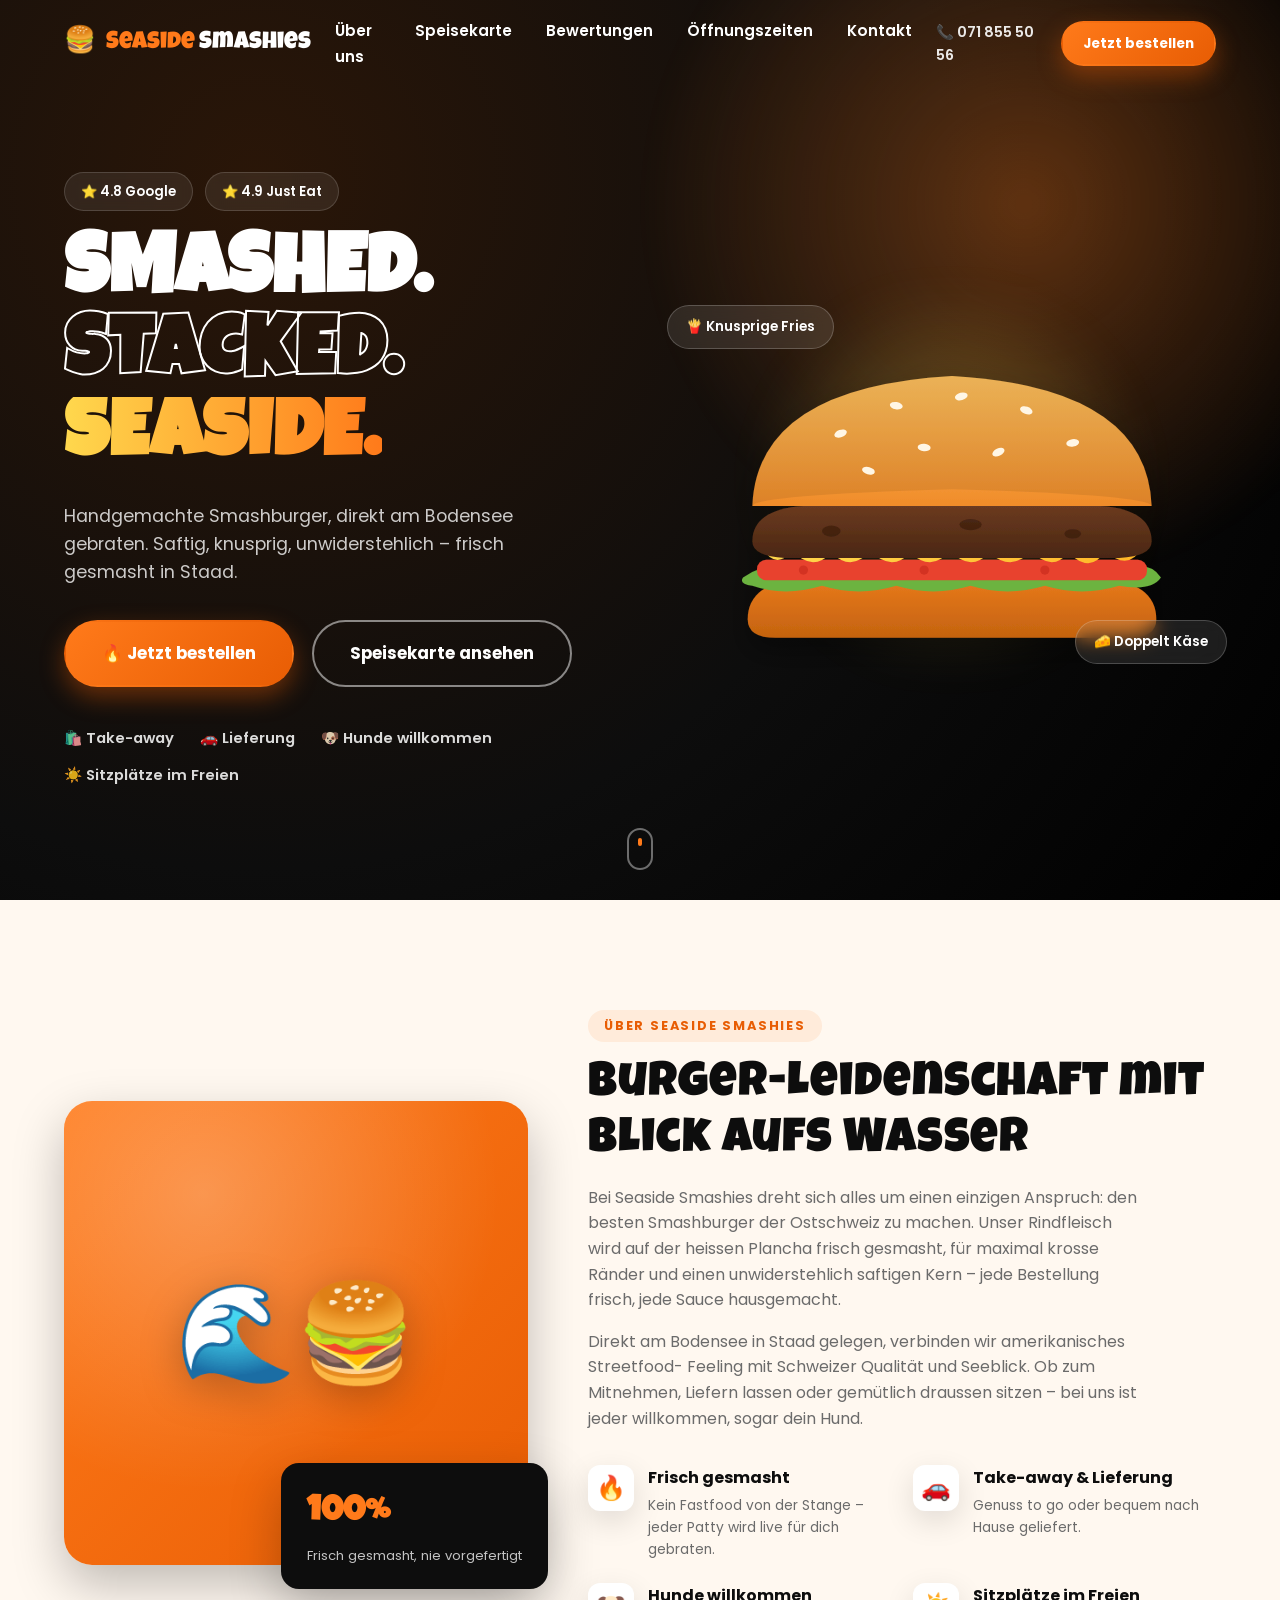
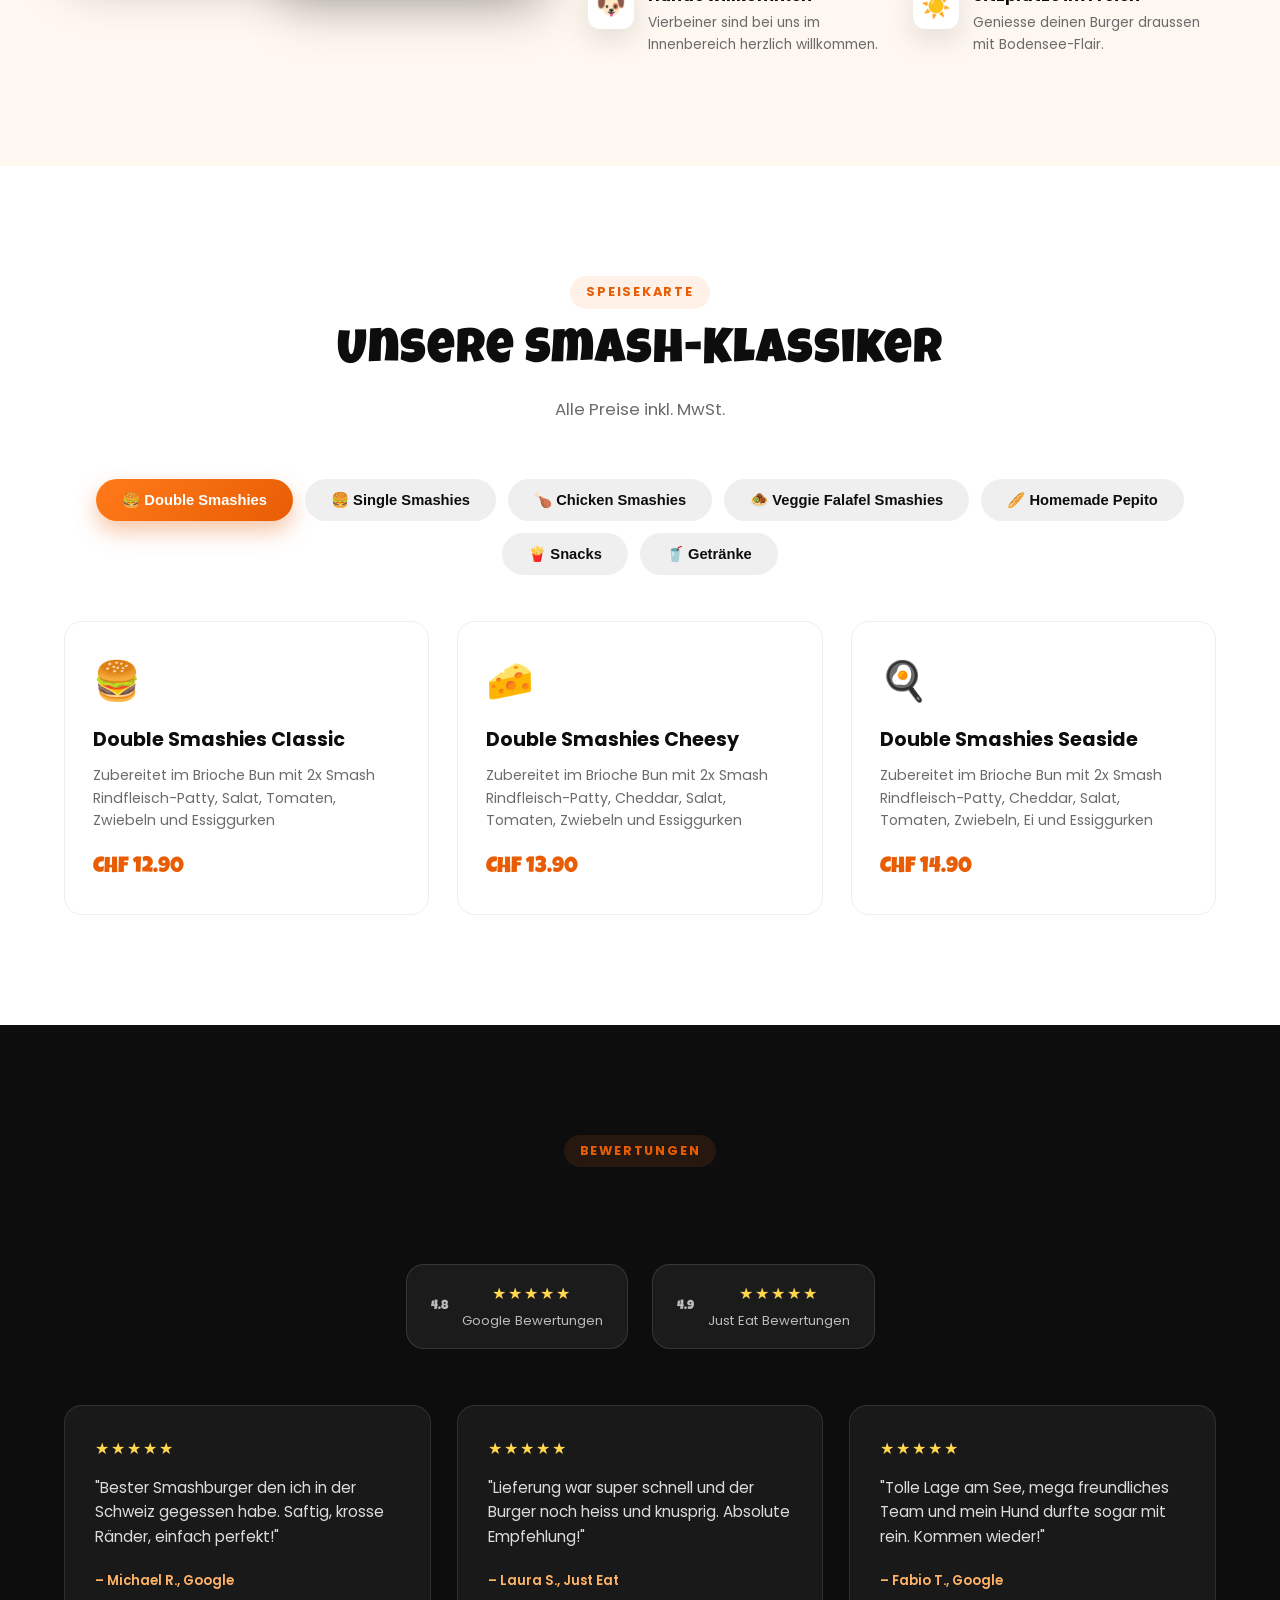
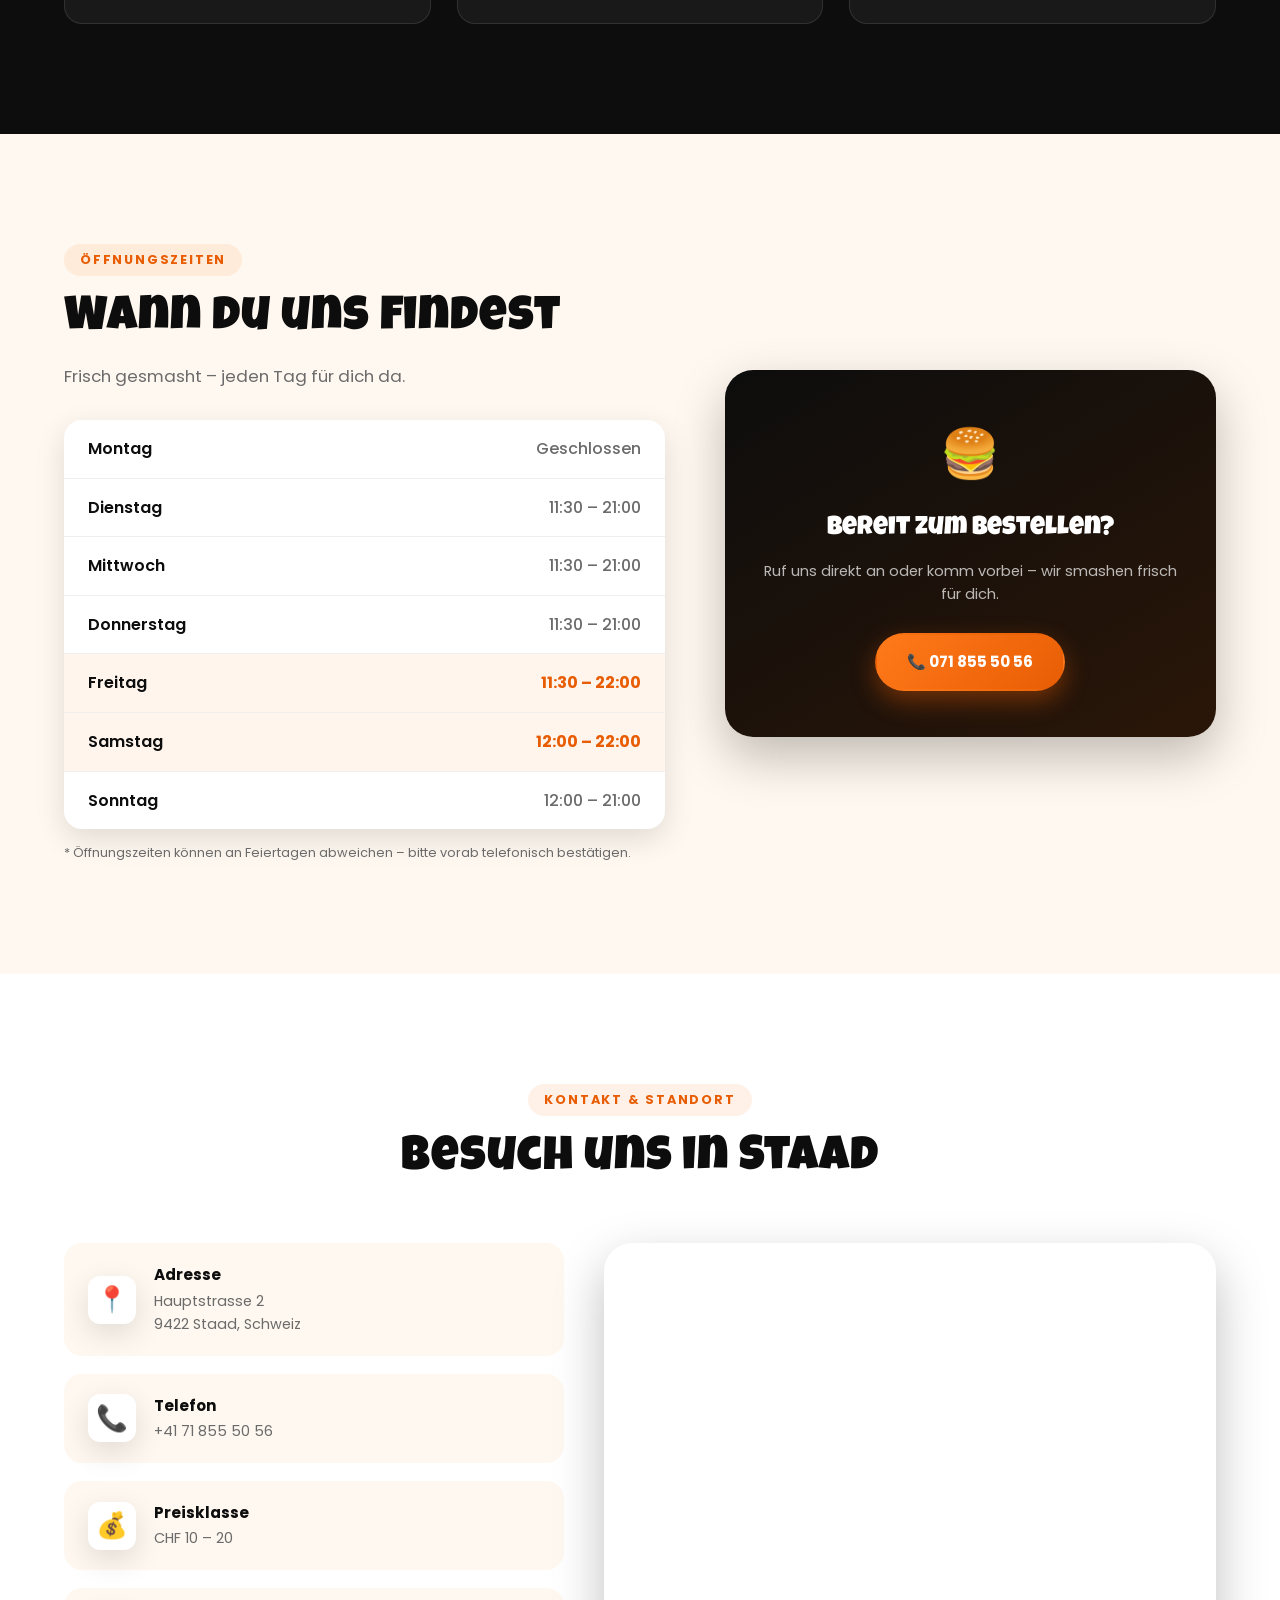
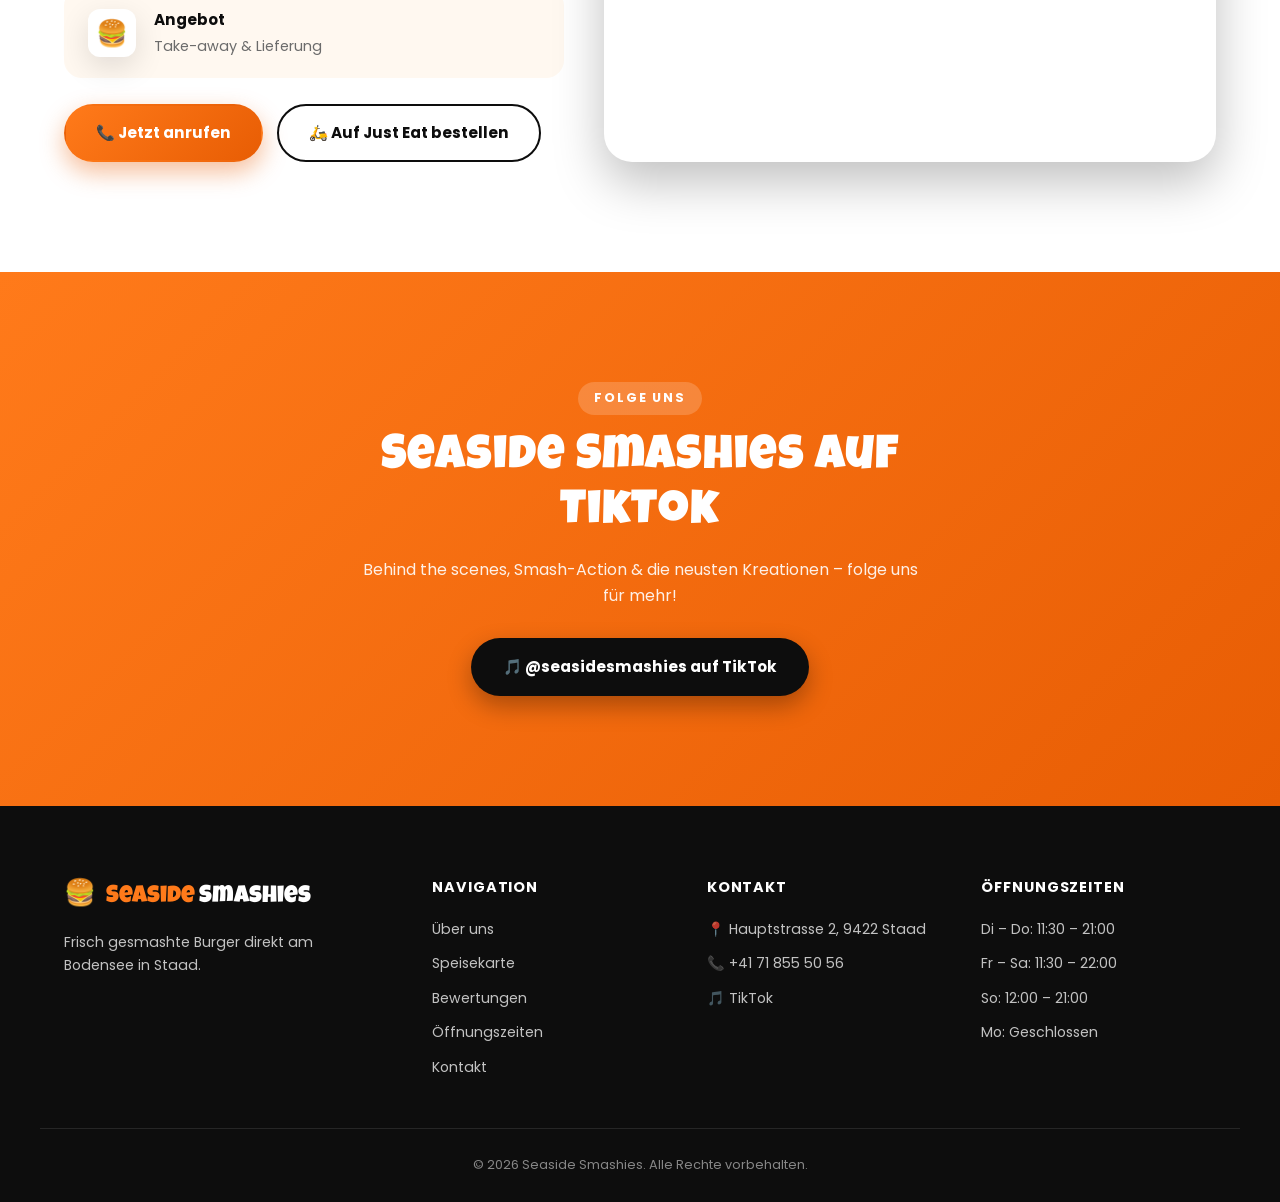
==== commit b9d4329a: "Add files via upload" ====
--- a/index.html
+++ b/index.html
@@ -195,123 +195,257 @@
       <div class="section-head reveal">
         <span class="eyebrow">Speisekarte</span>
         <h2 class="section-title">Unsere Smash-Klassiker</h2>
-        <p class="section-sub">Preise CHF 10–20 · Alle Preise inkl. MwSt.</p>
+        <p class="section-sub">Alle Preise inkl. MwSt.</p>
       </div>
 
       <div class="menu-tabs reveal" role="tablist" aria-label="Speisekarte Kategorien">
-        <button class="menu-tab active" data-target="burgers" role="tab" aria-selected="true">🍔 Burger</button>
-        <button class="menu-tab" data-target="fries" role="tab" aria-selected="false">🍟 Fries</button>
+        <button class="menu-tab active" data-target="double" role="tab" aria-selected="true">🍔 Double Smashies</button>
+        <button class="menu-tab" data-target="single" role="tab" aria-selected="false">🍔 Single Smashies</button>
+        <button class="menu-tab" data-target="chicken" role="tab" aria-selected="false">🍗 Chicken Smashies</button>
+        <button class="menu-tab" data-target="veggie" role="tab" aria-selected="false">🧆 Veggie Falafel Smashies</button>
+        <button class="menu-tab" data-target="pepito" role="tab" aria-selected="false">🥖 Homemade Pepito</button>
+        <button class="menu-tab" data-target="snacks" role="tab" aria-selected="false">🍟 Snacks</button>
         <button class="menu-tab" data-target="drinks" role="tab" aria-selected="false">🥤 Getränke</button>
       </div>
 
-      <div class="menu-grid reveal" id="burgers" data-panel>
-        <article class="menu-card">
-          <div class="menu-card-top">
-            <span class="menu-emoji">🍔</span>
-            <span class="menu-tag">Bestseller</span>
-          </div>
-          <h3>Classic Smashie</h3>
-          <p>Beef Patty, Cheddar, Salat, Tomate, Zwiebel, Seaside-Sauce</p>
-          <div class="menu-price">CHF 14.–</div>
-        </article>
-        <article class="menu-card">
-          <div class="menu-card-top">
-            <span class="menu-emoji">🧀</span>
-            <span class="menu-tag">Doppelt Käse</span>
-          </div>
-          <h3>Double Cheese Smash</h3>
-          <p>2x Beef Patty, 2x Cheddar, karamellisierte Zwiebeln, Pickles</p>
-          <div class="menu-price">CHF 18.–</div>
-        </article>
-        <article class="menu-card">
-          <div class="menu-card-top">
-            <span class="menu-emoji">🌶️</span>
-            <span class="menu-tag">Scharf</span>
-          </div>
-          <h3>Spicy Seaside</h3>
-          <p>Beef Patty, Jalapeños, Pepper-Jack-Käse, Chipotle-Mayo</p>
-          <div class="menu-price">CHF 16.–</div>
-        </article>
-        <article class="menu-card">
-          <div class="menu-card-top">
-            <span class="menu-emoji">🥓</span>
-            <span class="menu-tag">Fan-Favorit</span>
-          </div>
-          <h3>Bacon Bomb</h3>
-          <p>Beef Patty, knuspriger Bacon, Cheddar, BBQ-Sauce</p>
-          <div class="menu-price">CHF 17.–</div>
-        </article>
-        <article class="menu-card">
-          <div class="menu-card-top">
-            <span class="menu-emoji">🥬</span>
-            <span class="menu-tag">Vegi</span>
-          </div>
-          <h3>Veggie Smash</h3>
-          <p>Pflanzliches Patty, Cheddar, Salat, Tomate, Sriracha-Mayo</p>
-          <div class="menu-price">CHF 15.–</div>
-        </article>
-        <article class="menu-card">
-          <div class="menu-card-top">
-            <span class="menu-emoji">👑</span>
-            <span class="menu-tag">XXL</span>
-          </div>
-          <h3>Triple Smashie</h3>
-          <p>3x Beef Patty, 3x Cheddar, Bacon, Zwiebeln, Seaside-Sauce</p>
-          <div class="menu-price">CHF 20.–</div>
-        </article>
-      </div>
-
-      <div class="menu-grid hidden" id="fries" data-panel>
+      <div class="menu-grid reveal" id="double" data-panel>
+        <article class="menu-card">
+          <div class="menu-card-top"><span class="menu-emoji">🍔</span></div>
+          <h3>Double Smashies Classic</h3>
+          <p>Zubereitet im Brioche Bun mit 2x Smash Rindfleisch-Patty, Salat, Tomaten, Zwiebeln und Essiggurken</p>
+          <div class="menu-price">CHF 12.90</div>
+        </article>
+        <article class="menu-card">
+          <div class="menu-card-top"><span class="menu-emoji">🧀</span></div>
+          <h3>Double Smashies Cheesy</h3>
+          <p>Zubereitet im Brioche Bun mit 2x Smash Rindfleisch-Patty, Cheddar, Salat, Tomaten, Zwiebeln und Essiggurken</p>
+          <div class="menu-price">CHF 13.90</div>
+        </article>
+        <article class="menu-card">
+          <div class="menu-card-top"><span class="menu-emoji">🍳</span></div>
+          <h3>Double Smashies Seaside</h3>
+          <p>Zubereitet im Brioche Bun mit 2x Smash Rindfleisch-Patty, Cheddar, Salat, Tomaten, Zwiebeln, Ei und Essiggurken</p>
+          <div class="menu-price">CHF 14.90</div>
+        </article>
+      </div>
+
+      <div class="menu-grid hidden" id="single" data-panel>
+        <article class="menu-card">
+          <div class="menu-card-top"><span class="menu-emoji">🍔</span></div>
+          <h3>Single Smashies Classic</h3>
+          <p>Zubereitet im Brioche Bun mit Smash Rindfleisch-Patty, Salat, Tomaten, Zwiebeln und Essiggurken</p>
+          <div class="menu-price">CHF 10.90</div>
+        </article>
+        <article class="menu-card">
+          <div class="menu-card-top"><span class="menu-emoji">🧀</span></div>
+          <h3>Single Smashies Cheesy</h3>
+          <p>Zubereitet im Brioche Bun mit Smash Rindfleisch-Patty, Cheddar, Salat, Tomaten, Zwiebeln und Essiggurken</p>
+          <div class="menu-price">CHF 11.90</div>
+        </article>
+        <article class="menu-card">
+          <div class="menu-card-top"><span class="menu-emoji">🍳</span></div>
+          <h3>Single Smashies Seaside</h3>
+          <p>Zubereitet im Brioche Bun mit Smash Rindfleisch-Patty, Cheddar, Salat, Tomaten, Zwiebeln, Ei und Essiggurken</p>
+          <div class="menu-price">CHF 12.90</div>
+        </article>
+      </div>
+
+      <div class="menu-grid hidden" id="chicken" data-panel>
+        <article class="menu-card">
+          <div class="menu-card-top"><span class="menu-emoji">🍗</span></div>
+          <h3>Chicken Smashies Classic</h3>
+          <p>Zubereitet im Brioche Bun mit knusprigem Pouletfilet, Salat, Tomaten, Zwiebeln und Essiggurken</p>
+          <div class="menu-price">CHF 12.90</div>
+        </article>
+        <article class="menu-card">
+          <div class="menu-card-top"><span class="menu-emoji">🧀</span></div>
+          <h3>Chicken Smashies Cheesy</h3>
+          <p>Zubereitet im Brioche Bun mit knusprigem Pouletfilet, Cheddar, Salat, Tomaten, Zwiebeln und Essiggurken</p>
+          <div class="menu-price">CHF 13.90</div>
+        </article>
+        <article class="menu-card">
+          <div class="menu-card-top"><span class="menu-emoji">🍳</span></div>
+          <h3>Chicken Smashies Seaside</h3>
+          <p>Zubereitet im Brioche Bun mit knusprigem Pouletfilet, Salat, Tomaten, Zwiebeln, Ei und Essiggurken</p>
+          <div class="menu-price">CHF 14.90</div>
+        </article>
+      </div>
+
+      <div class="menu-grid hidden" id="veggie" data-panel>
+        <article class="menu-card">
+          <div class="menu-card-top"><span class="menu-emoji">🧆</span></div>
+          <h3>Veggie Falafel Smashies Classic</h3>
+          <p>Zubereitet im Brioche Bun mit Falafel, Salat, Tomaten, Zwiebeln und Essiggurken</p>
+          <div class="menu-price">CHF 12.90</div>
+        </article>
+        <article class="menu-card">
+          <div class="menu-card-top"><span class="menu-emoji">🧀</span></div>
+          <h3>Veggie Falafel Smashies Cheesy</h3>
+          <p>Zubereitet im Brioche Bun mit Falafel, Cheddar, Salat, Tomaten, Zwiebeln und Essiggurken</p>
+          <div class="menu-price">CHF 13.90</div>
+        </article>
+      </div>
+
+      <div class="menu-grid hidden" id="pepito" data-panel>
+        <article class="menu-card">
+          <div class="menu-card-top"><span class="menu-emoji">🥖</span></div>
+          <h3>Homemade Pepito Classic</h3>
+          <p>Zubereitet im Baguettebrot mit Pouletfleischstreifen, Salat, Tomaten, Zwiebeln und Essiggurken</p>
+          <div class="menu-price">CHF 13.90</div>
+        </article>
+        <article class="menu-card">
+          <div class="menu-card-top"><span class="menu-emoji">🧀</span></div>
+          <h3>Homemade Pepito Cheesy</h3>
+          <p>Zubereitet im Baguettebrot mit Pouletfleischstreifen, Cheddar, Salat, Tomaten, Zwiebeln und Essiggurken</p>
+          <div class="menu-price">CHF 14.90</div>
+        </article>
+        <article class="menu-card">
+          <div class="menu-card-top"><span class="menu-emoji">🍳</span></div>
+          <h3>Homemade Pepito Seaside</h3>
+          <p>Zubereitet im Baguettebrot mit Pouletfleischstreifen, Cheddar, Salat, Tomaten, Zwiebeln, Ei und Essiggurken</p>
+          <div class="menu-price">CHF 15.90</div>
+        </article>
+      </div>
+
+      <div class="menu-grid hidden" id="snacks" data-panel>
         <article class="menu-card">
           <div class="menu-card-top"><span class="menu-emoji">🍟</span></div>
-          <h3>Classic Fries</h3>
-          <p>Knusprig goldbraun, mit Meersalz</p>
-          <div class="menu-price">CHF 6.–</div>
+          <h3>Pommes Frites</h3>
+          <p>Knusprige Kartoffelpommes</p>
+          <div class="menu-price">CHF 5.90</div>
+        </article>
+        <article class="menu-card">
+          <div class="menu-card-top"><span class="menu-emoji">🍠</span></div>
+          <h3>Sweet Potatoes</h3>
+          <p>Süsskartoffel-Pommes</p>
+          <div class="menu-price">CHF 7.90</div>
+        </article>
+        <article class="menu-card">
+          <div class="menu-card-top"><span class="menu-emoji">🥔</span></div>
+          <h3>Country Potatoes</h3>
+          <p>Kartoffel-Wedges</p>
+          <div class="menu-price">CHF 7.90</div>
         </article>
         <article class="menu-card">
           <div class="menu-card-top"><span class="menu-emoji">🧀</span></div>
-          <h3>Cheese Fries</h3>
-          <p>Mit warmer Cheddar-Sauce übergossen</p>
-          <div class="menu-price">CHF 8.–</div>
-        </article>
-        <article class="menu-card">
-          <div class="menu-card-top"><span class="menu-emoji">🥓</span></div>
-          <h3>Bacon Cheese Fries</h3>
-          <p>Cheddar-Sauce, knuspriger Bacon, Frühlingszwiebeln</p>
-          <div class="menu-price">CHF 10.–</div>
-        </article>
-        <article class="menu-card">
-          <div class="menu-card-top"><span class="menu-emoji">🌶️</span></div>
-          <h3>Spicy Fries</h3>
-          <p>Mit Cajun-Gewürz und Chipotle-Mayo</p>
-          <div class="menu-price">CHF 8.–</div>
+          <h3>Mozzarella Sticks (6 Stück)</h3>
+          <p>Mozzarella in knuspriger Panade</p>
+          <div class="menu-price">CHF 8.50</div>
+        </article>
+        <article class="menu-card">
+          <div class="menu-card-top"><span class="menu-emoji">🍗</span></div>
+          <h3>Chicken Nuggets (6 Stück)</h3>
+          <p>Poulet in knuspriger Panade</p>
+          <div class="menu-price">CHF 8.90</div>
         </article>
       </div>
 
       <div class="menu-grid hidden" id="drinks" data-panel>
         <article class="menu-card">
-          <div class="menu-card-top"><span class="menu-emoji">🥤</span></div>
-          <h3>Softdrinks</h3>
-          <p>Cola, Fanta, Sprite, Eistee</p>
+          <div class="menu-card-top"><span class="menu-emoji">🍺</span></div>
+          <h3>Bier Dose 5dl</h3>
+          <p>Schützengarten</p>
+          <div class="menu-price">CHF 5.50</div>
+        </article>
+        <article class="menu-card">
+          <div class="menu-card-top"><span class="menu-emoji">🥤</span></div>
+          <h3>Fanta Orange Dose</h3>
+          <div class="menu-price">CHF 3.90</div>
+        </article>
+        <article class="menu-card">
+          <div class="menu-card-top"><span class="menu-emoji">🥤</span></div>
+          <h3>Fanta Mango Drachenfrucht Dose</h3>
+          <div class="menu-price">CHF 3.90</div>
+        </article>
+        <article class="menu-card">
+          <div class="menu-card-top"><span class="menu-emoji">🥤</span></div>
+          <h3>Fanta Exotic Dose</h3>
+          <div class="menu-price">CHF 3.90</div>
+        </article>
+        <article class="menu-card">
+          <div class="menu-card-top"><span class="menu-emoji">🥤</span></div>
+          <h3>Coca Cola Dose</h3>
+          <div class="menu-price">CHF 3.90</div>
+        </article>
+        <article class="menu-card">
+          <div class="menu-card-top"><span class="menu-emoji">🥤</span></div>
+          <h3>Coca Cola Zero Dose</h3>
+          <div class="menu-price">CHF 3.90</div>
+        </article>
+        <article class="menu-card">
+          <div class="menu-card-top"><span class="menu-emoji">🥤</span></div>
+          <h3>Coca Cola Vanille Dose</h3>
+          <div class="menu-price">CHF 3.90</div>
+        </article>
+        <article class="menu-card">
+          <div class="menu-card-top"><span class="menu-emoji">🥤</span></div>
+          <h3>Oasis Tropical Dose</h3>
+          <div class="menu-price">CHF 3.90</div>
+        </article>
+        <article class="menu-card">
+          <div class="menu-card-top"><span class="menu-emoji">🥤</span></div>
+          <h3>Oasis Erdbeere Dose</h3>
+          <div class="menu-price">CHF 3.90</div>
+        </article>
+        <article class="menu-card">
+          <div class="menu-card-top"><span class="menu-emoji">🥤</span></div>
+          <h3>Oasis Cassis Dose</h3>
+          <div class="menu-price">CHF 3.90</div>
+        </article>
+        <article class="menu-card">
+          <div class="menu-card-top"><span class="menu-emoji">🥤</span></div>
+          <h3>Oasis Apfel Dose</h3>
+          <div class="menu-price">CHF 3.90</div>
+        </article>
+        <article class="menu-card">
+          <div class="menu-card-top"><span class="menu-emoji">🥤</span></div>
+          <h3>Hawai Tropical Dose</h3>
+          <div class="menu-price">CHF 3.90</div>
+        </article>
+        <article class="menu-card">
+          <div class="menu-card-top"><span class="menu-emoji">🧊</span></div>
+          <h3>Esta The Peach Dose</h3>
+          <div class="menu-price">CHF 3.90</div>
+        </article>
+        <article class="menu-card">
+          <div class="menu-card-top"><span class="menu-emoji">🧊</span></div>
+          <h3>Esta The Lemon Dose</h3>
+          <div class="menu-price">CHF 3.90</div>
+        </article>
+        <article class="menu-card">
+          <div class="menu-card-top"><span class="menu-emoji">🥤</span></div>
+          <h3>Coca Cola Pet</h3>
           <div class="menu-price">CHF 4.50</div>
         </article>
         <article class="menu-card">
-          <div class="menu-card-top"><span class="menu-emoji">🍺</span></div>
-          <h3>Bier vom Fass</h3>
-          <p>Lokales Bier, frisch gezapft</p>
-          <div class="menu-price">CHF 6.–</div>
-        </article>
-        <article class="menu-card">
-          <div class="menu-card-top"><span class="menu-emoji">🥛</span></div>
-          <h3>Milkshake</h3>
-          <p>Vanille, Schokolade oder Erdbeere</p>
-          <div class="menu-price">CHF 7.50</div>
+          <div class="menu-card-top"><span class="menu-emoji">🥤</span></div>
+          <h3>Coca Cola Zero Pet</h3>
+          <div class="menu-price">CHF 4.50</div>
+        </article>
+        <article class="menu-card">
+          <div class="menu-card-top"><span class="menu-emoji">🥤</span></div>
+          <h3>Fanta Orange Pet</h3>
+          <div class="menu-price">CHF 4.50</div>
         </article>
         <article class="menu-card">
           <div class="menu-card-top"><span class="menu-emoji">💧</span></div>
-          <h3>Mineralwasser</h3>
-          <p>Still oder mit Kohlensäure</p>
-          <div class="menu-price">CHF 4.–</div>
+          <h3>Valser Still Pet</h3>
+          <div class="menu-price">CHF 4.50</div>
+        </article>
+        <article class="menu-card">
+          <div class="menu-card-top"><span class="menu-emoji">💧</span></div>
+          <h3>S. Pellegrino Pet</h3>
+          <div class="menu-price">CHF 4.50</div>
+        </article>
+        <article class="menu-card">
+          <div class="menu-card-top"><span class="menu-emoji">⚡</span></div>
+          <h3>Red Bull</h3>
+          <div class="menu-price">CHF 4.50</div>
+        </article>
+        <article class="menu-card">
+          <div class="menu-card-top"><span class="menu-emoji">⚡</span></div>
+          <h3>Red Bull Sugar Free</h3>
+          <div class="menu-price">CHF 4.50</div>
         </article>
       </div>
     </div>
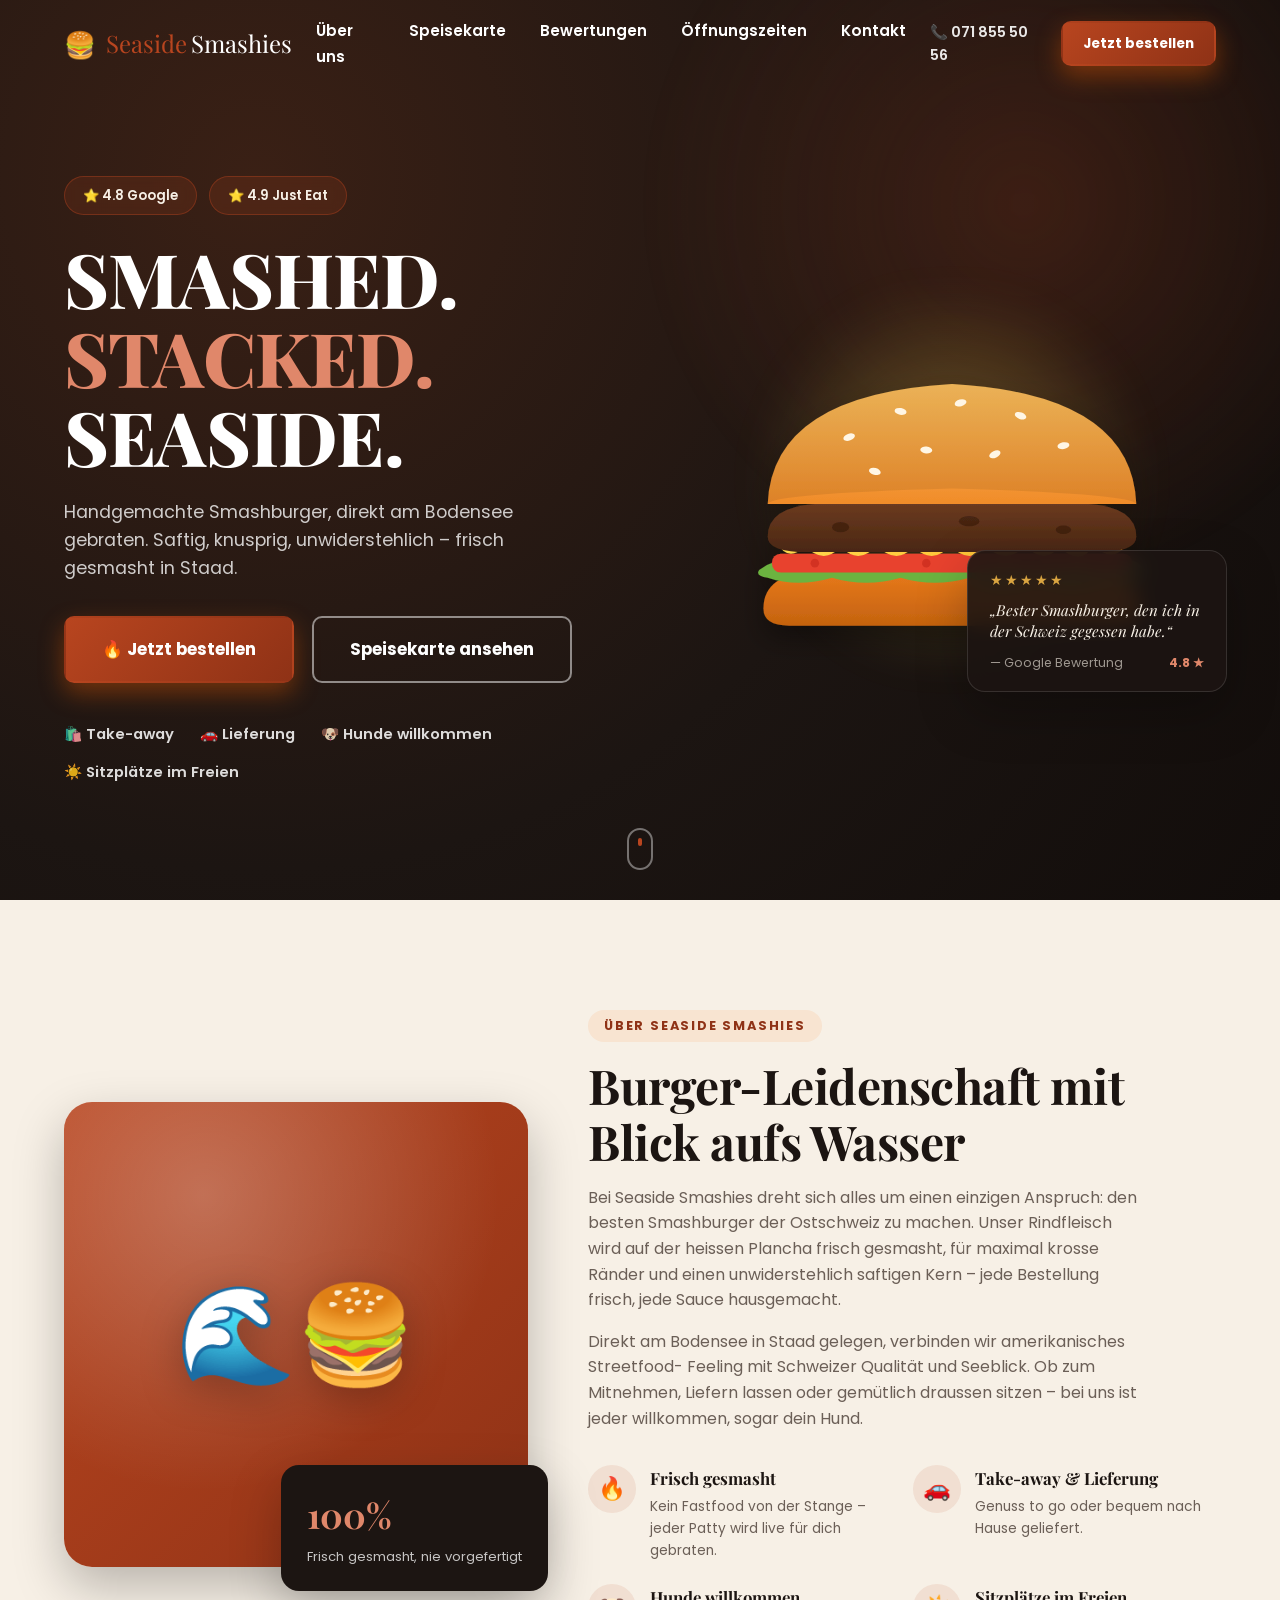
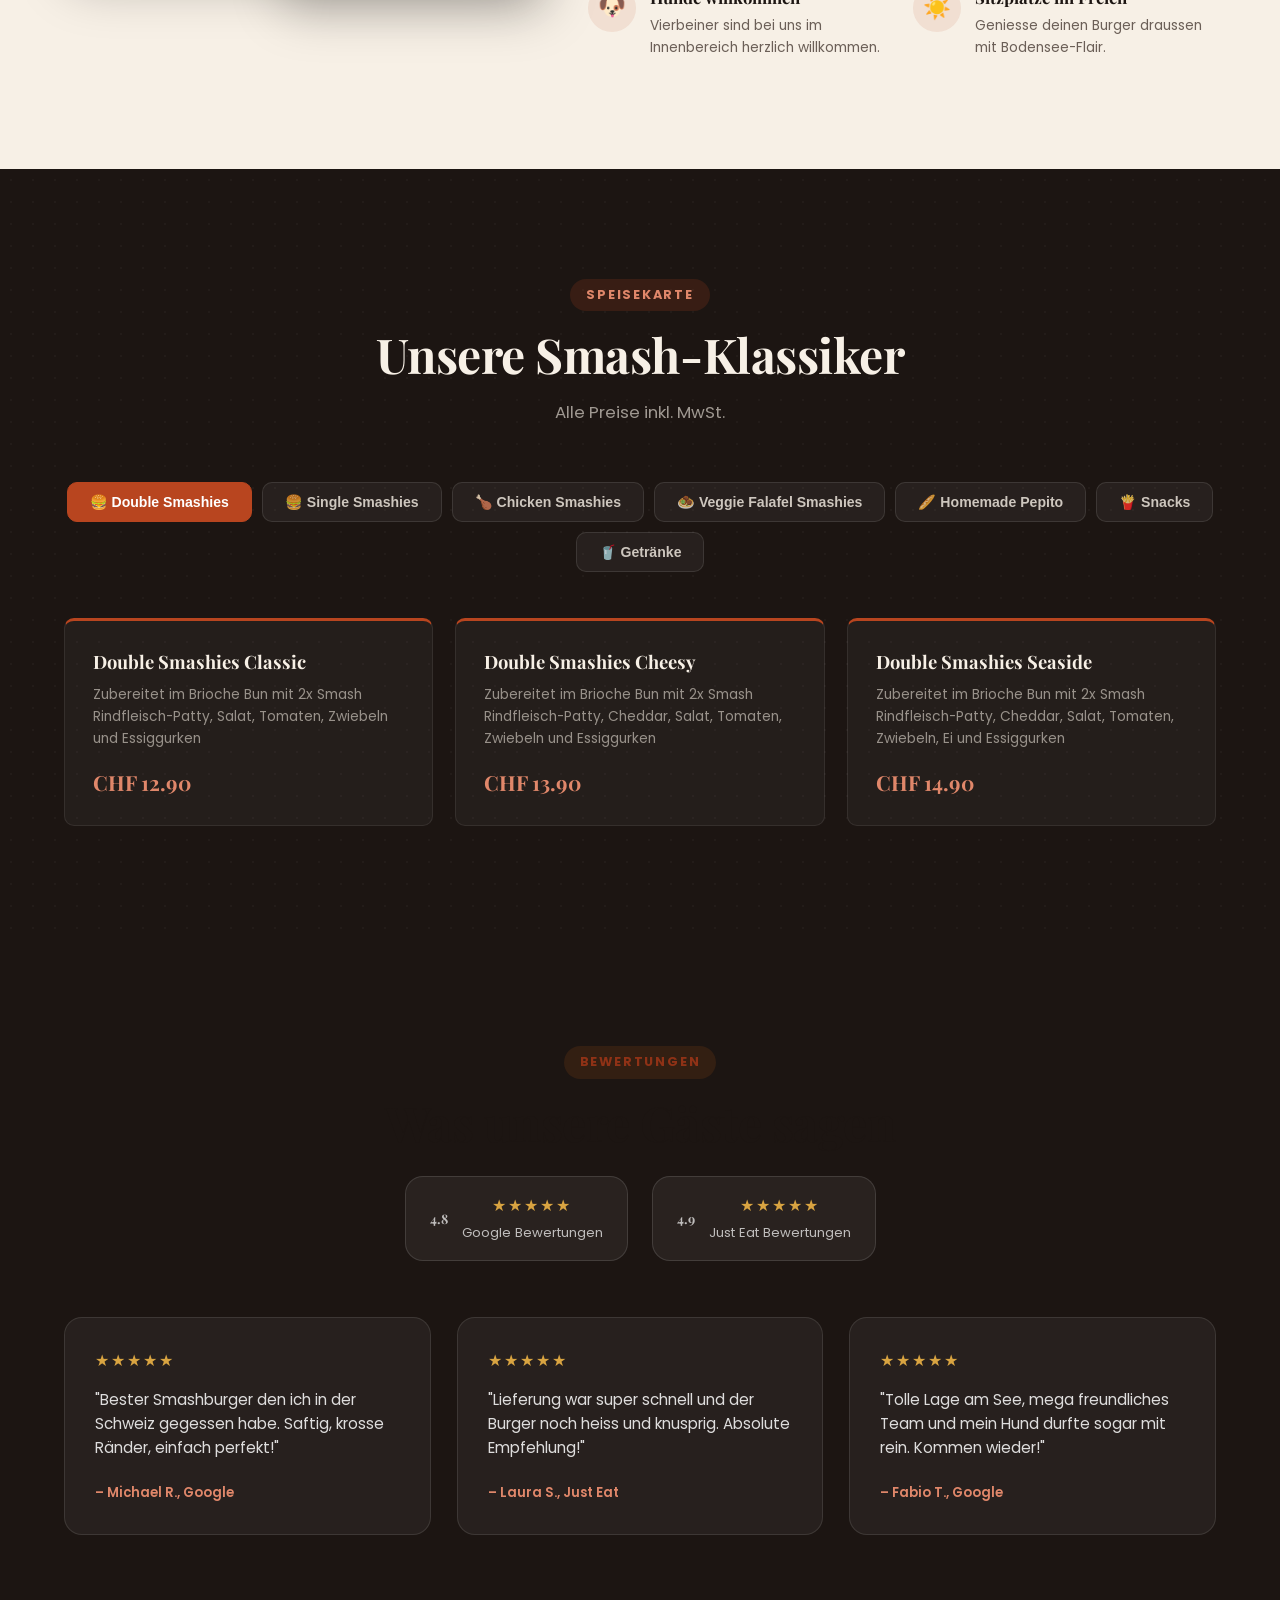
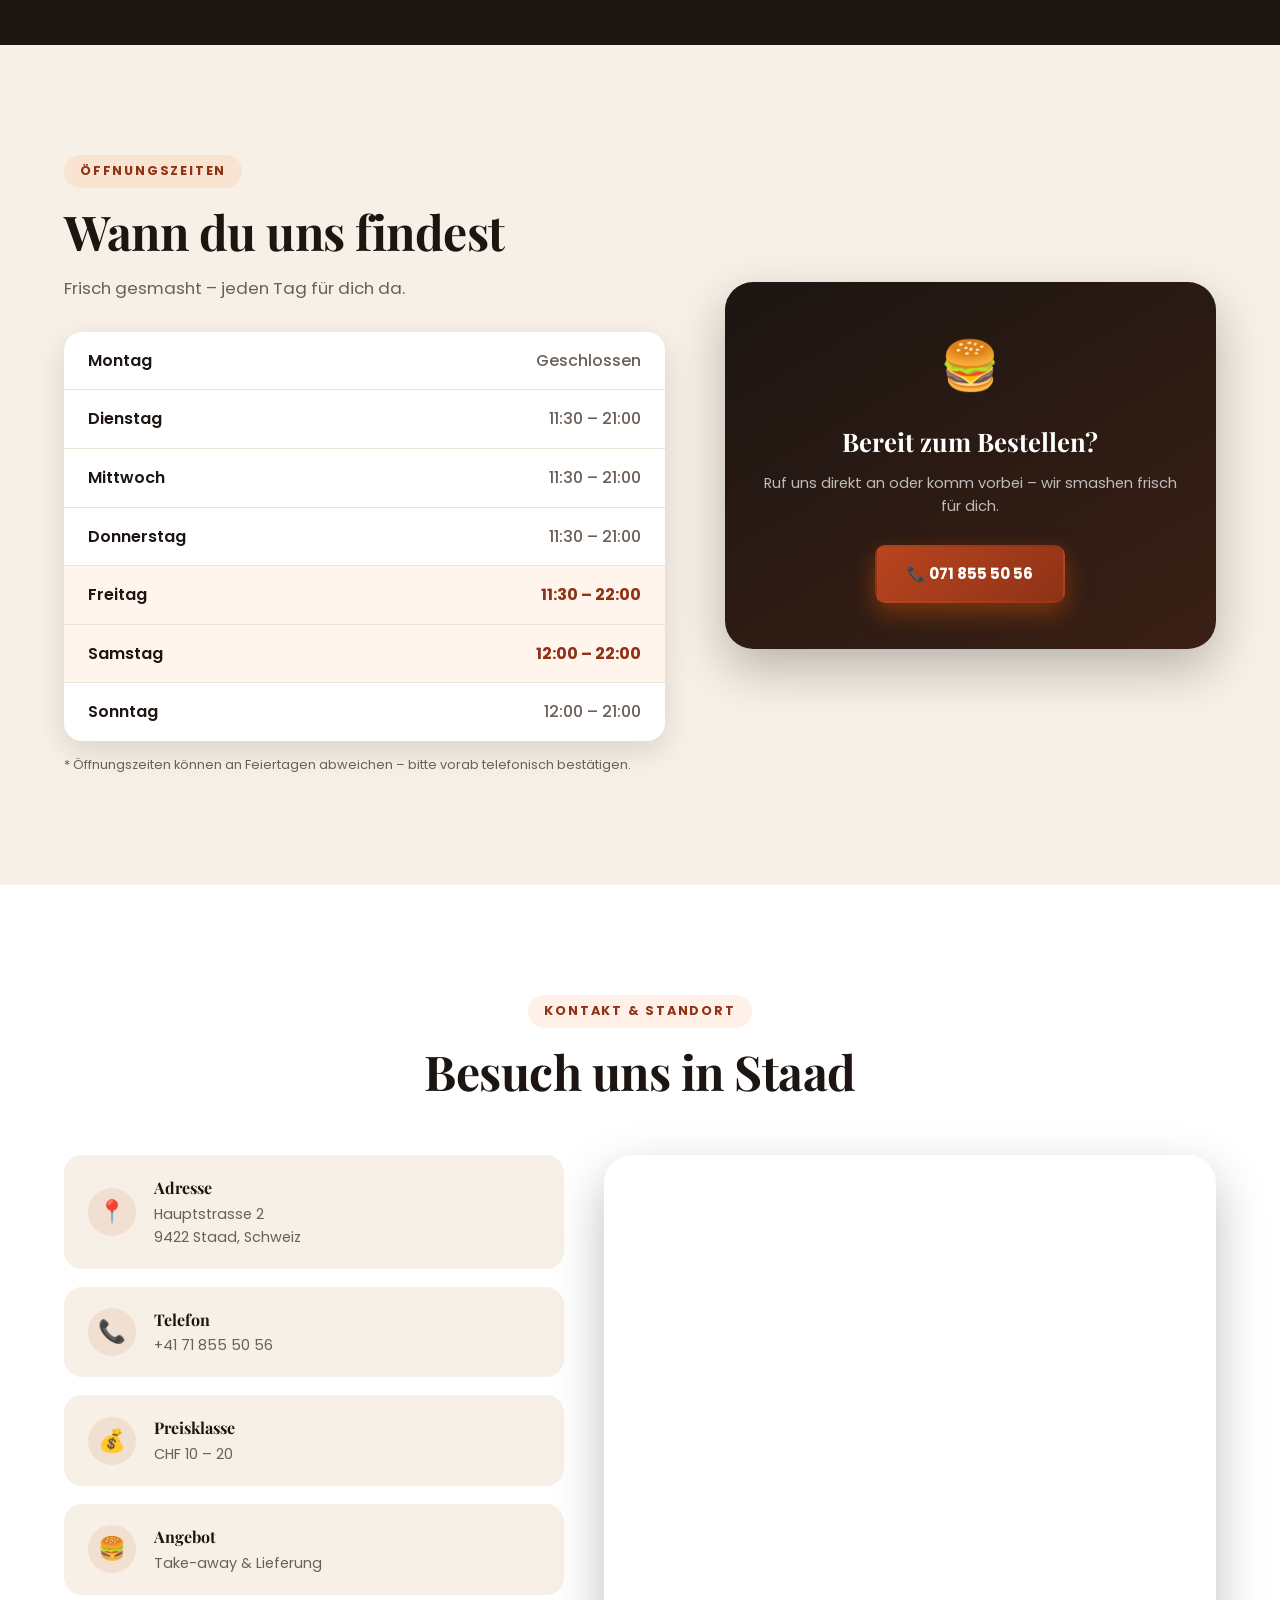
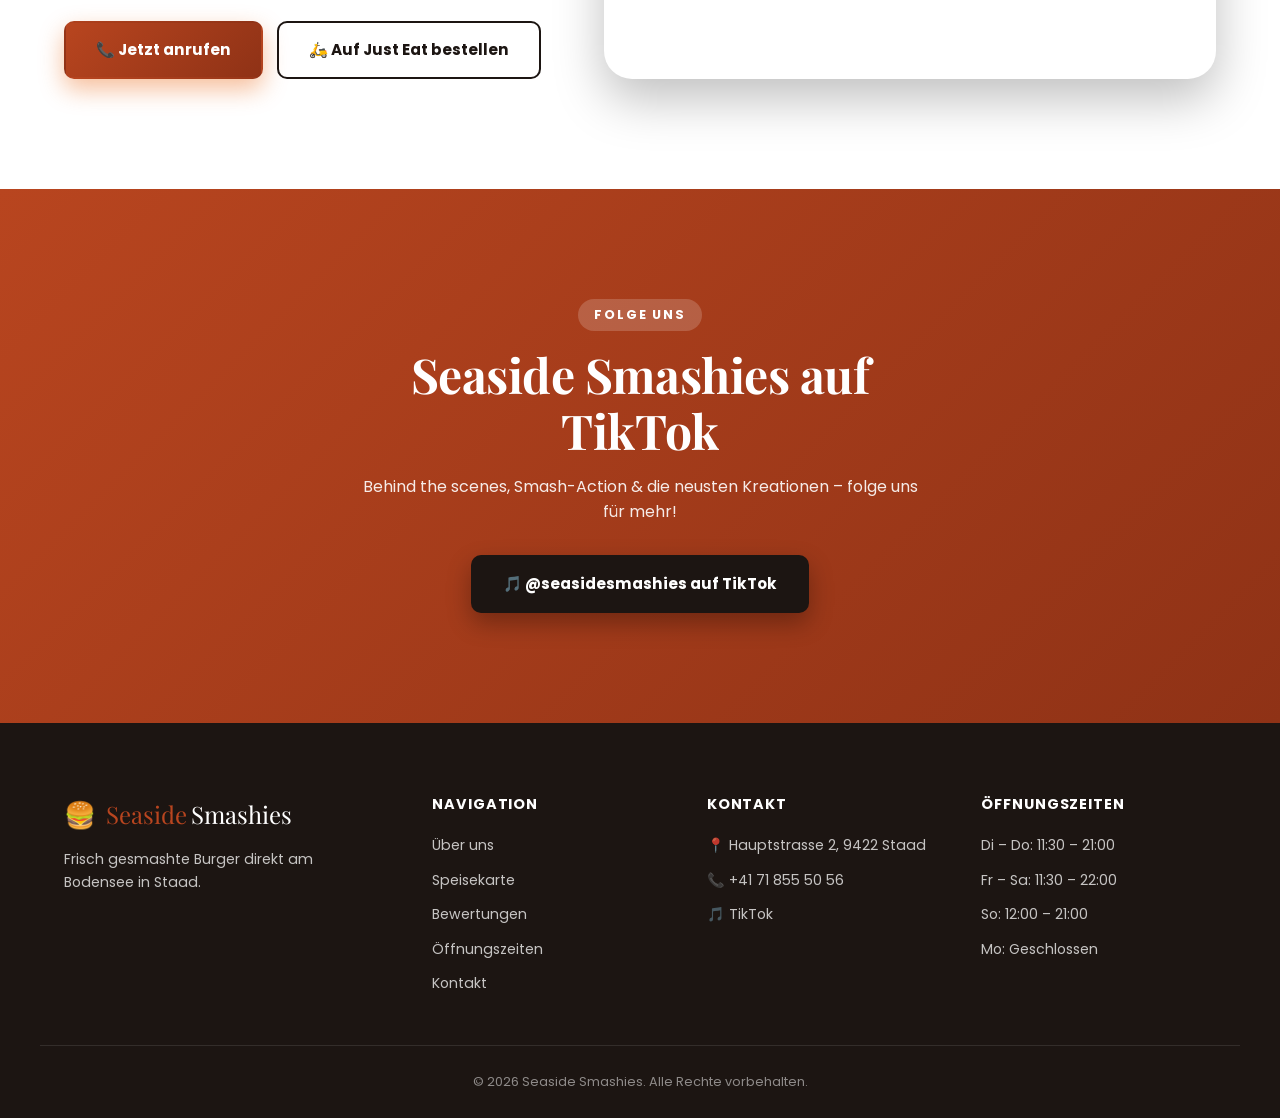
==== commit 2decd6c8: "Add files via upload" ====
--- a/index.html
+++ b/index.html
@@ -19,12 +19,12 @@
   <meta property="og:url" content="https://www.seasidesmashies.ch/" />
   <meta name="twitter:card" content="summary_large_image" />
 
-  <meta name="theme-color" content="#FF7A1A" />
+  <meta name="theme-color" content="#B8451F" />
   <link rel="icon" type="image/svg+xml" href="assets/img/favicon.svg" />
 
   <link rel="preconnect" href="https://fonts.googleapis.com" />
   <link rel="preconnect" href="https://fonts.gstatic.com" crossorigin />
-  <link href="https://fonts.googleapis.com/css2?family=Luckiest+Guy&family=Poppins:wght@400;500;600;700;800&display=swap" rel="stylesheet" />
+  <link href="https://fonts.googleapis.com/css2?family=Playfair+Display:wght@400;600;700;800&family=Poppins:wght@400;500;600;700;800&display=swap" rel="stylesheet" />
 
   <link rel="stylesheet" href="assets/css/style.css" />
 
@@ -122,8 +122,11 @@
       <div class="hero-visual reveal">
         <div class="hero-burger-glow"></div>
         <img src="assets/img/burger-hero.svg" alt="Saftiger Seaside Smashies Smashburger mit Käse, Salat und Tomate" class="hero-burger" width="560" height="460" />
-        <div class="floating-chip chip-1">🍟 Knusprige Fries</div>
-        <div class="floating-chip chip-2">🧀 Doppelt Käse</div>
+        <div class="hero-review-card">
+          <div class="stars">★★★★★</div>
+          <p>„Bester Smashburger, den ich in der Schweiz gegessen habe.“</p>
+          <span>— Google Bewertung <b>4.8 ★</b></span>
+        </div>
       </div>
     </div>
     <div class="scroll-cue" aria-hidden="true"><span></span></div>
--- a/assets/css/style.css
+++ b/assets/css/style.css
@@ -3,23 +3,24 @@
    ========================================================================== */
 
 :root {
-  --orange: #ff7a1a;
-  --orange-dark: #e85d04;
-  --orange-light: #ffb367;
-  --yellow: #ffd84d;
-  --black: #0d0d0d;
-  --black-soft: #171717;
+  --orange: #b8451f;
+  --orange-dark: #8f3216;
+  --orange-light: #e0876a;
+  --yellow: #d9a441;
+  --black: #1c1512;
+  --black-soft: #241a16;
   --white: #ffffff;
-  --cream: #fff8f0;
-  --gray: #6b6b6b;
-  --gray-light: #efefef;
-
-  --font-display: 'Luckiest Guy', cursive;
+  --cream: #f7f0e6;
+  --gray: #6b5f57;
+  --gray-light: #ece3d6;
+
+  --font-display: 'Playfair Display', serif;
   --font-body: 'Poppins', sans-serif;
 
   --radius-sm: 10px;
   --radius-md: 18px;
   --radius-lg: 28px;
+  --radius-btn: 10px;
 
   --shadow-soft: 0 10px 30px rgba(0, 0, 0, 0.12);
   --shadow-strong: 0 20px 50px rgba(0, 0, 0, 0.25);
@@ -72,9 +73,9 @@
 
 .section-title {
   font-family: var(--font-display);
-  font-weight: 400;
+  font-weight: 700;
   font-size: clamp(2rem, 4vw, 3rem);
-  letter-spacing: 0.02em;
+  letter-spacing: -0.01em;
   line-height: 1.15;
   margin-bottom: 16px;
   color: var(--black);
@@ -98,7 +99,7 @@
   font-weight: 700;
   font-size: 0.95rem;
   padding: 15px 30px;
-  border-radius: 999px;
+  border-radius: var(--radius-btn);
   border: 2px solid transparent;
   cursor: pointer;
   transition: transform 0.25s ease, box-shadow 0.25s ease, background 0.25s ease, color 0.25s ease;
@@ -149,9 +150,9 @@
 
 .site-header.scrolled {
   padding: 10px 0;
-  background: rgba(13, 13, 13, 0.72);
-  backdrop-filter: blur(16px) saturate(160%);
-  -webkit-backdrop-filter: blur(16px) saturate(160%);
+  background: rgba(28, 21, 18, 0.85);
+  backdrop-filter: blur(16px) saturate(140%);
+  -webkit-backdrop-filter: blur(16px) saturate(140%);
   box-shadow: 0 6px 24px rgba(0, 0, 0, 0.25);
 }
 
@@ -247,7 +248,7 @@
   display: flex;
   align-items: center;
   padding: 140px 0 80px;
-  background: radial-gradient(circle at 20% 20%, #2a1608 0%, var(--black) 55%, #000 100%);
+  background: radial-gradient(circle at 20% 20%, #3a2015 0%, var(--black) 55%, #120d0b 100%);
   overflow: hidden;
 }
 
@@ -257,7 +258,7 @@
   right: -10%;
   width: 60vw;
   height: 60vw;
-  background: radial-gradient(circle, rgba(255, 122, 26, 0.35) 0%, rgba(255, 122, 26, 0) 70%);
+  background: radial-gradient(circle, rgba(184, 69, 31, 0.22) 0%, rgba(184, 69, 31, 0) 70%);
   filter: blur(10px);
   pointer-events: none;
 }
@@ -278,10 +279,10 @@
 }
 
 .pill {
-  background: rgba(255, 255, 255, 0.08);
-  border: 1px solid rgba(255, 255, 255, 0.15);
-  color: var(--white);
-  padding: 8px 16px;
+  background: rgba(184, 69, 31, 0.16);
+  border: 1px solid rgba(184, 69, 31, 0.4);
+  color: var(--cream);
+  padding: 8px 18px;
   border-radius: 999px;
   font-size: 0.82rem;
   font-weight: 600;
@@ -290,23 +291,20 @@
 
 .hero-title {
   font-family: var(--font-display);
-  font-size: clamp(2.8rem, 7vw, 5.2rem);
-  color: var(--white);
-  line-height: 0.98;
-  letter-spacing: 0.01em;
+  font-weight: 800;
+  font-size: clamp(2.6rem, 6.5vw, 4.7rem);
+  color: var(--white);
+  line-height: 1.05;
+  letter-spacing: -0.01em;
   margin-bottom: 22px;
 }
 
 .text-outline {
-  color: transparent;
-  -webkit-text-stroke: 2px var(--white);
+  color: var(--orange-light);
 }
 
 .text-gradient {
-  background: linear-gradient(90deg, var(--yellow), var(--orange));
-  -webkit-background-clip: text;
-  background-clip: text;
-  color: transparent;
+  color: var(--white);
 }
 
 .hero-subtitle {
@@ -361,31 +359,56 @@
   position: relative;
   z-index: 1;
   width: 100%;
-  max-width: 520px;
-  animation: floaty 5s ease-in-out infinite;
+  max-width: 480px;
+  animation: floaty 6s ease-in-out infinite;
 }
 
 @keyframes floaty {
-  0%, 100% { transform: translateY(0) rotate(-1deg); }
-  50% { transform: translateY(-18px) rotate(1deg); }
-}
-
-.floating-chip {
+  0%, 100% { transform: translateY(0); }
+  50% { transform: translateY(-10px); }
+}
+
+.hero-review-card {
   position: absolute;
-  background: rgba(255, 255, 255, 0.1);
-  border: 1px solid rgba(255, 255, 255, 0.2);
+  bottom: 4%;
+  right: -2%;
+  z-index: 2;
+  background: rgba(28, 21, 18, 0.9);
+  border: 1px solid rgba(255, 255, 255, 0.12);
   backdrop-filter: blur(10px);
-  color: var(--white);
-  padding: 10px 18px;
-  border-radius: 999px;
-  font-size: 0.85rem;
-  font-weight: 600;
-  z-index: 2;
-  animation: floaty 6s ease-in-out infinite;
-}
-
-.chip-1 { top: 12%; left: -4%; animation-delay: 0.5s; }
-.chip-2 { bottom: 10%; right: -2%; animation-delay: 1.2s; }
+  border-radius: var(--radius-md);
+  padding: 18px 22px;
+  max-width: 260px;
+  box-shadow: var(--shadow-strong);
+}
+
+.hero-review-card .stars {
+  color: var(--yellow);
+  letter-spacing: 2px;
+  font-size: 0.9rem;
+  margin-bottom: 8px;
+}
+
+.hero-review-card p {
+  color: var(--cream);
+  font-family: var(--font-display);
+  font-style: italic;
+  font-size: 0.95rem;
+  line-height: 1.4;
+  margin-bottom: 10px;
+}
+
+.hero-review-card span {
+  display: flex;
+  align-items: center;
+  justify-content: space-between;
+  font-size: 0.78rem;
+  color: rgba(247, 240, 230, 0.6);
+}
+
+.hero-review-card span b {
+  color: var(--orange-light);
+}
 
 .scroll-cue {
   position: absolute;
@@ -472,8 +495,9 @@
 .about-stat-card strong {
   display: block;
   font-family: var(--font-display);
+  font-weight: 700;
   font-size: 2.2rem;
-  color: var(--orange);
+  color: var(--orange-light);
 }
 
 .about-stat-card span { font-size: 0.82rem; color: rgba(255,255,255,0.75); }
@@ -490,99 +514,84 @@
 .feature { display: flex; gap: 14px; align-items: flex-start; }
 
 .feature-icon {
-  font-size: 1.5rem;
-  background: var(--white);
-  border-radius: 12px;
-  width: 46px;
-  height: 46px;
+  font-size: 1.4rem;
+  background: rgba(184, 69, 31, 0.1);
+  border-radius: 50%;
+  width: 48px;
+  height: 48px;
   display: flex;
   align-items: center;
   justify-content: center;
-  box-shadow: var(--shadow-soft);
   flex-shrink: 0;
 }
 
-.feature h3 { font-size: 1rem; margin-bottom: 4px; }
+.feature h3 { font-family: var(--font-display); font-weight: 700; font-size: 1.05rem; margin-bottom: 4px; }
 .feature p { font-size: 0.86rem; color: var(--gray); margin: 0; }
 
 /* ---------------- Menu ---------------- */
-.menu-section { background: var(--white); }
+.menu-section {
+  background:
+    radial-gradient(rgba(255,255,255,0.03) 1px, transparent 1px) 0 0/22px 22px,
+    var(--black);
+}
+
+.menu-section .section-title { color: var(--cream); }
+.menu-section .section-sub { color: rgba(247, 240, 230, 0.6); }
+.menu-section .eyebrow { background: rgba(184, 69, 31, 0.18); color: var(--orange-light); }
 
 .menu-tabs {
   display: flex;
   justify-content: center;
-  gap: 12px;
+  gap: 10px;
   margin-bottom: 46px;
   flex-wrap: wrap;
 }
 
 .menu-tab {
-  background: var(--gray-light);
-  border: none;
-  padding: 12px 26px;
-  border-radius: 999px;
-  font-weight: 700;
-  font-size: 0.92rem;
+  background: rgba(255, 255, 255, 0.05);
+  border: 1px solid rgba(255, 255, 255, 0.1);
+  padding: 11px 22px;
+  border-radius: var(--radius-btn);
+  font-weight: 600;
+  font-size: 0.88rem;
   cursor: pointer;
-  transition: background 0.25s ease, color 0.25s ease, transform 0.25s ease;
-  color: var(--black);
-}
-
-.menu-tab:hover { transform: translateY(-2px); }
+  transition: background 0.25s ease, color 0.25s ease, border-color 0.25s ease;
+  color: rgba(247, 240, 230, 0.8);
+}
+
+.menu-tab:hover { border-color: rgba(184, 69, 31, 0.5); color: var(--cream); }
 
 .menu-tab.active {
-  background: linear-gradient(135deg, var(--orange) 0%, var(--orange-dark) 100%);
-  color: var(--white);
-  box-shadow: 0 10px 22px rgba(232, 93, 4, 0.35);
+  background: var(--orange);
+  border-color: var(--orange);
+  color: var(--white);
 }
 
 .menu-grid {
   display: grid;
   grid-template-columns: repeat(3, 1fr);
-  gap: 28px;
+  gap: 22px;
 }
 
 .menu-card {
-  background: var(--white);
-  border: 1px solid var(--gray-light);
-  border-radius: var(--radius-md);
-  padding: 28px;
-  transition: transform 0.3s ease, box-shadow 0.3s ease, border-color 0.3s ease;
-  position: relative;
-  overflow: hidden;
-}
-
-.menu-card::before {
-  content: '';
-  position: absolute;
-  inset: 0;
-  background: linear-gradient(160deg, rgba(255,122,26,0.06), transparent 50%);
-  opacity: 0;
-  transition: opacity 0.3s ease;
+  background: rgba(255, 255, 255, 0.04);
+  border: 1px solid rgba(255, 255, 255, 0.08);
+  border-top: 3px solid var(--orange);
+  border-radius: var(--radius-sm);
+  padding: 26px 28px;
+  transition: transform 0.3s ease, background 0.3s ease;
 }
 
 .menu-card:hover {
-  transform: translateY(-8px);
-  box-shadow: var(--shadow-strong);
-  border-color: transparent;
-}
-
-.menu-card:hover::before { opacity: 1; }
-
-.menu-card-top {
-  display: flex;
-  align-items: center;
-  justify-content: space-between;
-  margin-bottom: 14px;
-}
-
-.menu-emoji {
-  font-size: 2.4rem;
-}
+  transform: translateY(-4px);
+  background: rgba(255, 255, 255, 0.06);
+}
+
+.menu-card-top { display: none; }
 
 .menu-tag {
-  background: rgba(255, 122, 26, 0.12);
-  color: var(--orange-dark);
+  background: rgba(184, 69, 31, 0.18);
+  color: var(--orange-light);
   font-size: 0.72rem;
   font-weight: 700;
   padding: 5px 12px;
@@ -590,14 +599,22 @@
   letter-spacing: 0.03em;
 }
 
-.menu-card h3 { font-size: 1.2rem; margin-bottom: 8px; }
-.menu-card p { color: var(--gray); font-size: 0.88rem; min-height: 42px; }
+.menu-card h3 {
+  font-family: var(--font-display);
+  font-weight: 700;
+  font-size: 1.15rem;
+  color: var(--cream);
+  margin-bottom: 8px;
+}
+
+.menu-card p { color: rgba(247, 240, 230, 0.55); font-size: 0.86rem; }
 
 .menu-price {
-  margin-top: 18px;
+  margin-top: 16px;
   font-family: var(--font-display);
-  font-size: 1.4rem;
-  color: var(--orange-dark);
+  font-weight: 700;
+  font-size: 1.3rem;
+  color: var(--orange-light);
 }
 
 /* ---------------- Reviews ---------------- */
@@ -624,6 +641,7 @@
 
 .rating-score {
   font-family: var(--font-display);
+  font-weight: 700;
   font-size: 2rem;
   color: var(--yellow);
 }
@@ -688,7 +706,7 @@
 .hours-note { margin-top: 14px; font-size: 0.8rem; color: var(--gray); }
 
 .hours-card {
-  background: linear-gradient(150deg, var(--black) 0%, #2a1608 100%);
+  background: linear-gradient(150deg, var(--black) 0%, #3a2015 100%);
   color: var(--white);
   border-radius: var(--radius-lg);
   padding: 46px 38px;
@@ -697,7 +715,7 @@
 }
 
 .hours-card-emoji { font-size: 3rem; display: block; margin-bottom: 16px; }
-.hours-card h3 { font-family: var(--font-display); font-weight: 400; font-size: 1.6rem; margin-bottom: 10px; }
+.hours-card h3 { font-family: var(--font-display); font-weight: 700; font-size: 1.6rem; margin-bottom: 10px; }
 .hours-card p { color: rgba(255,255,255,0.7); margin-bottom: 26px; font-size: 0.92rem; }
 
 /* ---------------- Contact ---------------- */
@@ -720,19 +738,18 @@
 }
 
 .info-icon {
-  font-size: 1.6rem;
+  font-size: 1.4rem;
   width: 48px;
   height: 48px;
-  background: var(--white);
-  border-radius: 12px;
+  background: rgba(184, 69, 31, 0.1);
+  border-radius: 50%;
   display: flex;
   align-items: center;
   justify-content: center;
-  box-shadow: var(--shadow-soft);
   flex-shrink: 0;
 }
 
-.info-card h3 { font-size: 0.95rem; margin-bottom: 2px; }
+.info-card h3 { font-family: var(--font-display); font-weight: 700; font-size: 1rem; margin-bottom: 2px; }
 .info-card p { color: var(--gray); font-size: 0.9rem; }
 .info-card a:hover { color: var(--orange-dark); }
 
@@ -860,8 +877,13 @@
   .about-features { grid-template-columns: 1fr; }
   .footer-inner { grid-template-columns: 1fr; text-align: left; }
   .rating-row { flex-direction: column; align-items: stretch; }
-  .chip-1, .chip-2 { display: none; }
   .hero { padding-top: 120px; }
+  .hero-visual { flex-direction: column; }
+  .hero-review-card {
+    position: static;
+    max-width: 300px;
+    margin: 18px auto 0;
+  }
 }
 
 @media (prefers-reduced-motion: reduce) {
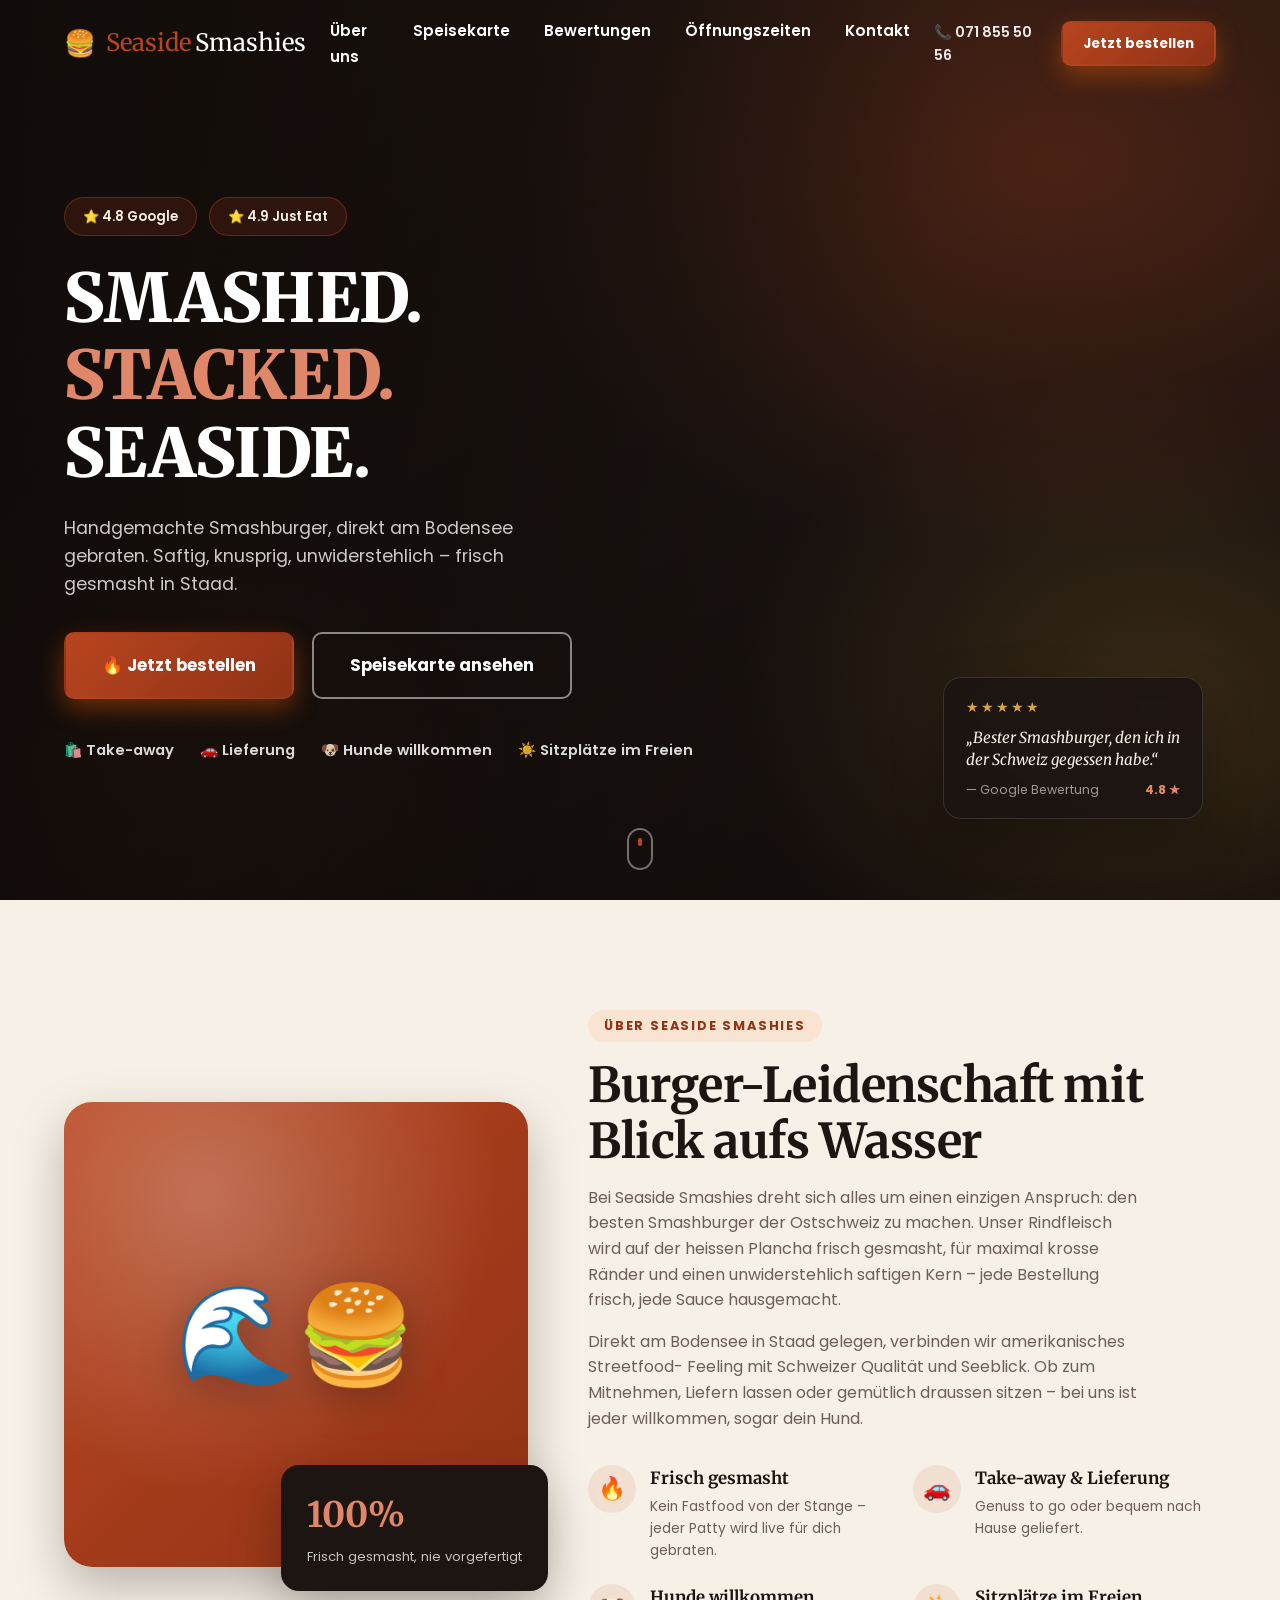
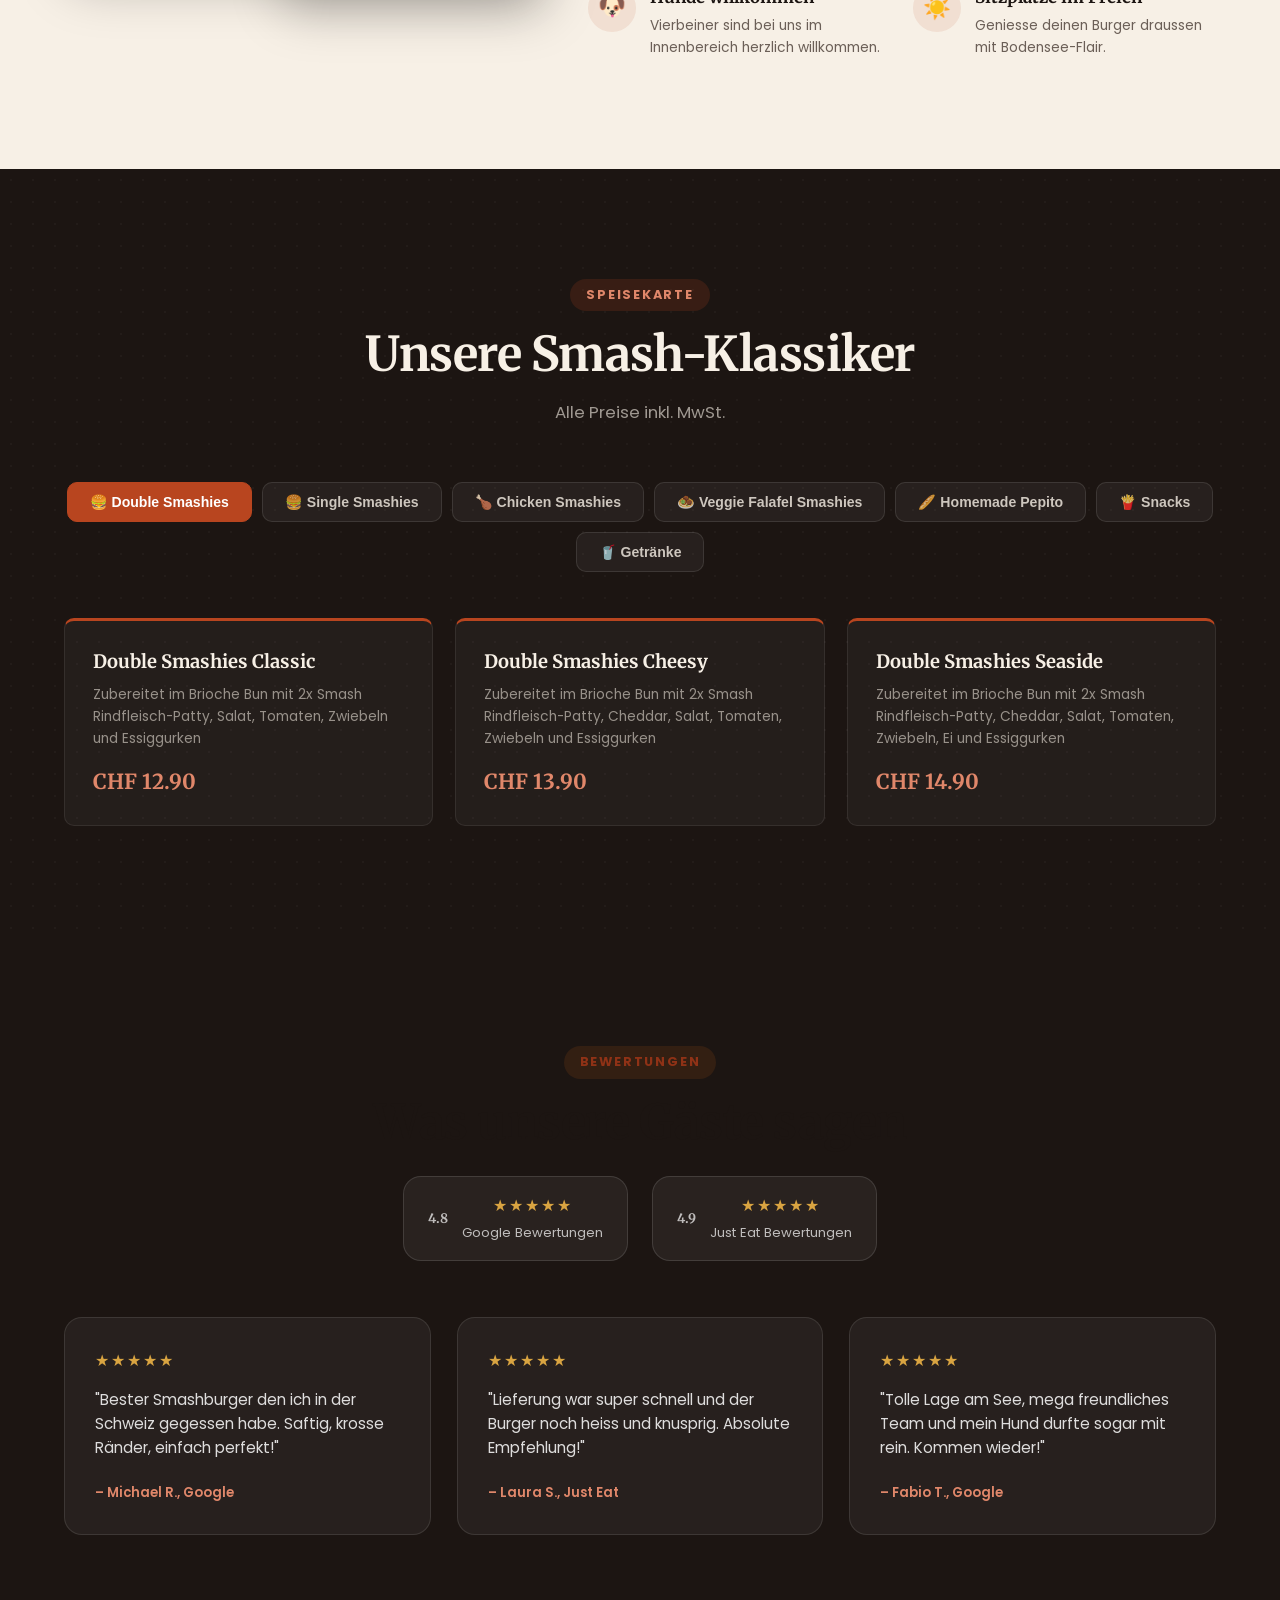
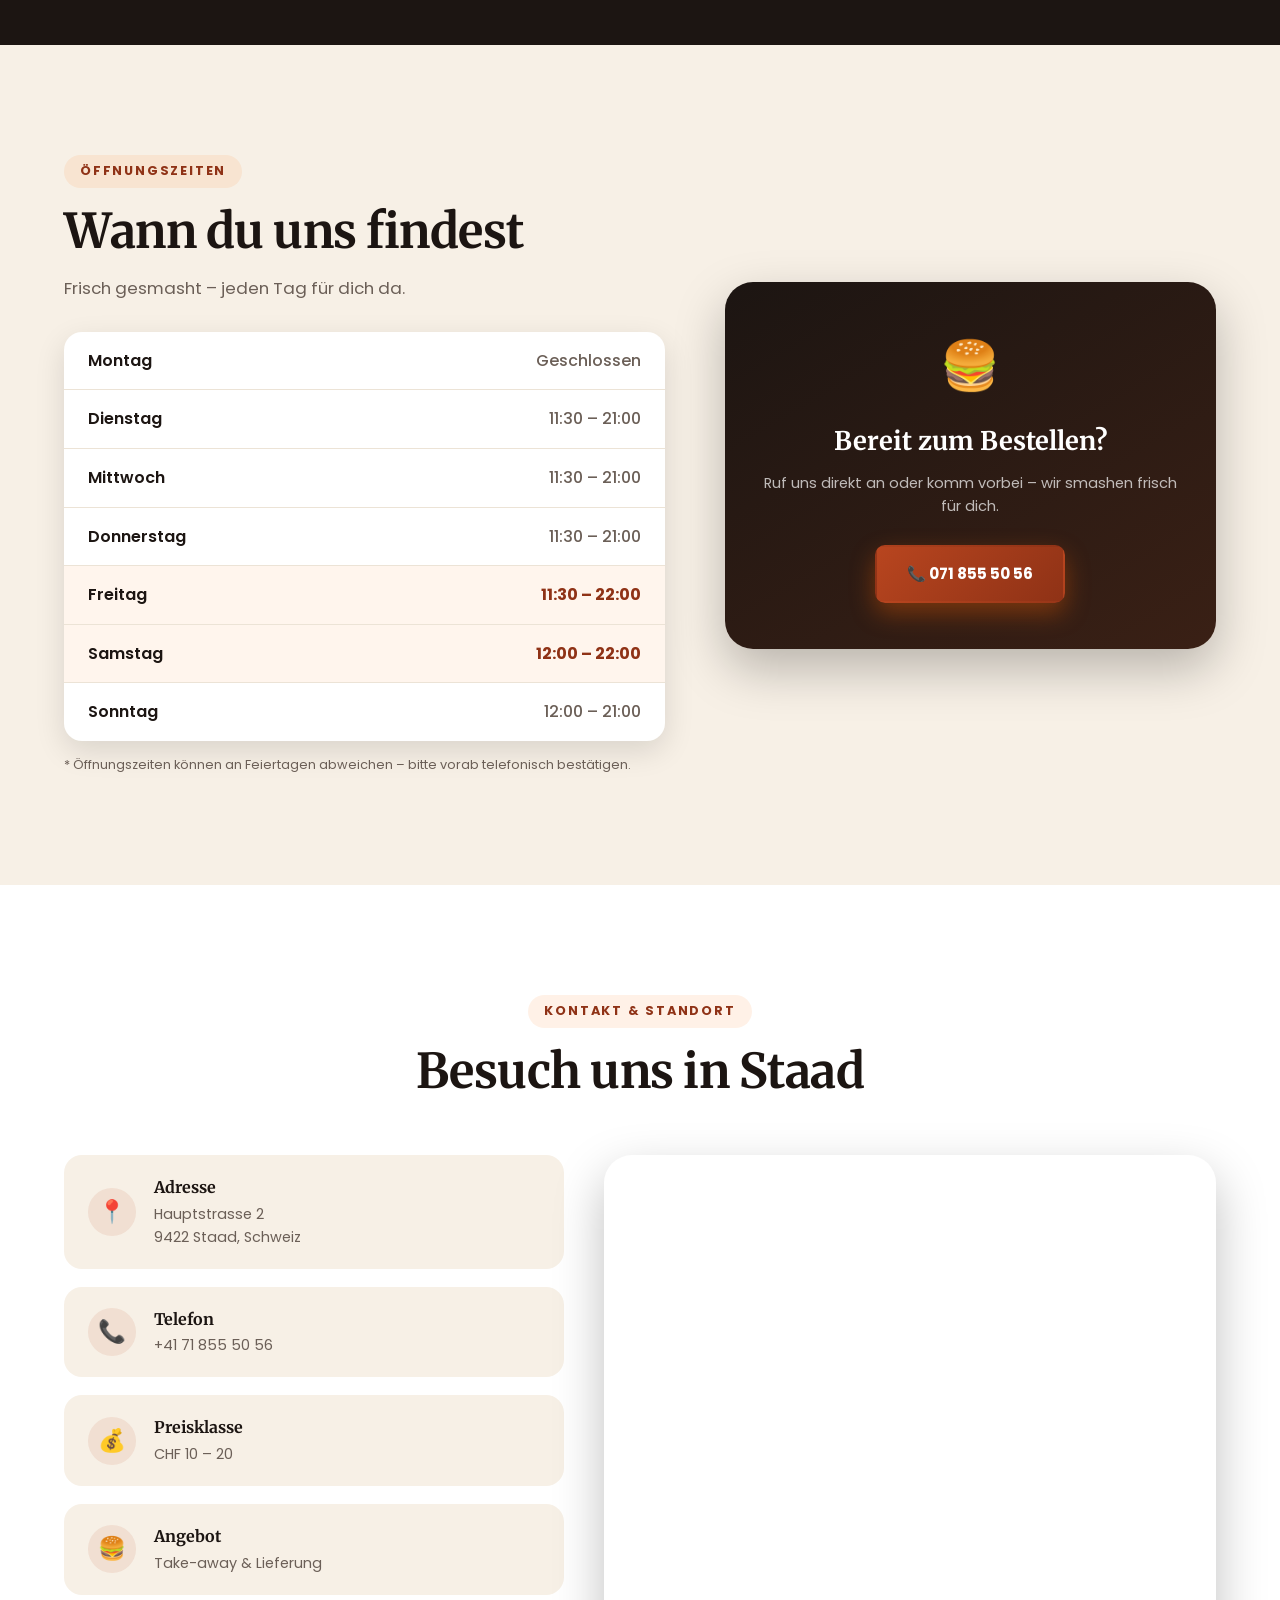
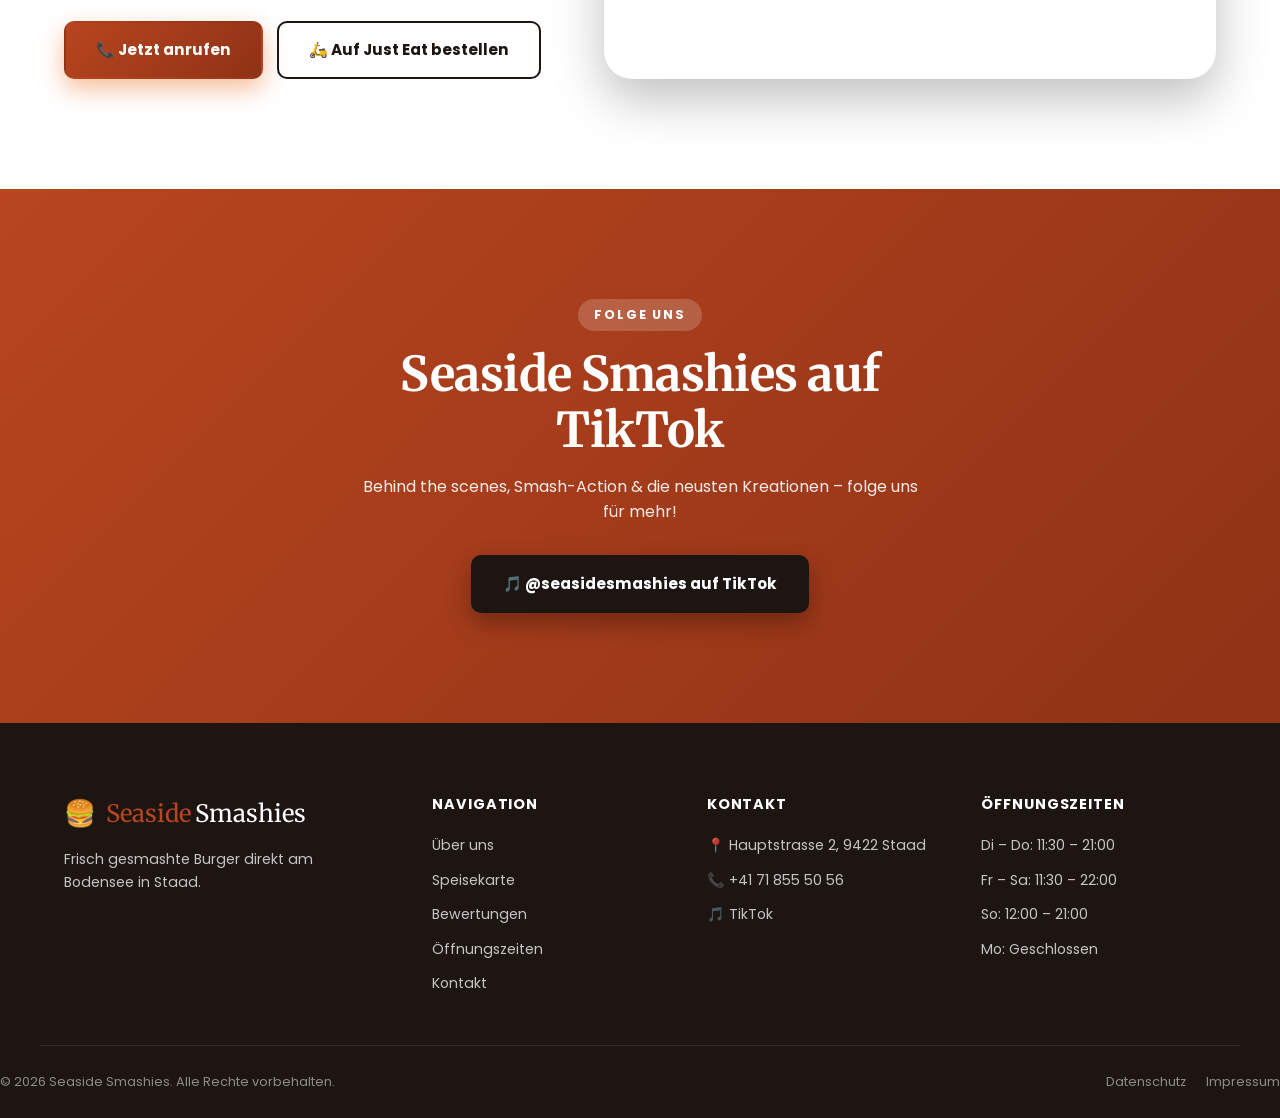
==== commit 1e84d718: "Add files via upload" ====
--- a/index.html
+++ b/index.html
@@ -24,7 +24,7 @@
 
   <link rel="preconnect" href="https://fonts.googleapis.com" />
   <link rel="preconnect" href="https://fonts.gstatic.com" crossorigin />
-  <link href="https://fonts.googleapis.com/css2?family=Playfair+Display:wght@400;600;700;800&family=Poppins:wght@400;500;600;700;800&display=swap" rel="stylesheet" />
+  <link href="https://fonts.googleapis.com/css2?family=Merriweather:wght@400;700;900&family=Poppins:wght@400;500;600;700;800&display=swap" rel="stylesheet" />
 
   <link rel="stylesheet" href="assets/css/style.css" />
 
@@ -91,7 +91,8 @@
 
   <!-- ============ HERO ============ -->
   <section class="hero">
-    <div class="hero-glow"></div>
+    <div class="hero-bg" aria-hidden="true"></div>
+    <div class="hero-overlay" aria-hidden="true"></div>
     <div class="container hero-inner">
       <div class="hero-copy reveal">
         <div class="hero-badges">
@@ -118,17 +119,14 @@
           <li>☀️ Sitzplätze im Freien</li>
         </ul>
       </div>
-
-      <div class="hero-visual reveal">
-        <div class="hero-burger-glow"></div>
-        <img src="assets/img/burger-hero.svg" alt="Saftiger Seaside Smashies Smashburger mit Käse, Salat und Tomate" class="hero-burger" width="560" height="460" />
-        <div class="hero-review-card">
-          <div class="stars">★★★★★</div>
-          <p>„Bester Smashburger, den ich in der Schweiz gegessen habe.“</p>
-          <span>— Google Bewertung <b>4.8 ★</b></span>
-        </div>
-      </div>
-    </div>
+    </div>
+
+    <div class="hero-review-card reveal">
+      <div class="stars">★★★★★</div>
+      <p>„Bester Smashburger, den ich in der Schweiz gegessen habe.“</p>
+      <span>— Google Bewertung <b>4.8 ★</b></span>
+    </div>
+
     <div class="scroll-cue" aria-hidden="true"><span></span></div>
   </section>
 
@@ -644,6 +642,10 @@
     </div>
     <div class="footer-bottom">
       <p>&copy; <span id="year"></span> Seaside Smashies. Alle Rechte vorbehalten.</p>
+      <div class="footer-legal">
+        <a href="datenschutz.html">Datenschutz</a>
+        <a href="impressum.html">Impressum</a>
+      </div>
     </div>
   </footer>
 
--- a/assets/css/style.css
+++ b/assets/css/style.css
@@ -14,7 +14,7 @@
   --gray: #6b5f57;
   --gray-light: #ece3d6;
 
-  --font-display: 'Playfair Display', serif;
+  --font-display: 'Merriweather', serif;
   --font-body: 'Poppins', sans-serif;
 
   --radius-sm: 10px;
@@ -148,7 +148,8 @@
   transition: background 0.3s ease, padding 0.3s ease, box-shadow 0.3s ease;
 }
 
-.site-header.scrolled {
+.site-header.scrolled,
+.site-header.header-solid {
   padding: 10px 0;
   background: rgba(28, 21, 18, 0.85);
   backdrop-filter: blur(16px) saturate(140%);
@@ -248,26 +249,28 @@
   display: flex;
   align-items: center;
   padding: 140px 0 80px;
-  background: radial-gradient(circle at 20% 20%, #3a2015 0%, var(--black) 55%, #120d0b 100%);
   overflow: hidden;
 }
 
-.hero-glow {
+.hero-bg {
   position: absolute;
-  top: -20%;
-  right: -10%;
-  width: 60vw;
-  height: 60vw;
-  background: radial-gradient(circle, rgba(184, 69, 31, 0.22) 0%, rgba(184, 69, 31, 0) 70%);
-  filter: blur(10px);
-  pointer-events: none;
+  inset: 0;
+  z-index: 0;
+  background:
+    radial-gradient(ellipse 900px 650px at 82% 18%, rgba(184, 69, 31, 0.4) 0%, rgba(184, 69, 31, 0) 62%),
+    radial-gradient(ellipse 700px 550px at 90% 78%, rgba(217, 164, 65, 0.22) 0%, rgba(217, 164, 65, 0) 60%),
+    radial-gradient(ellipse 600px 500px at 12% 85%, rgba(184, 69, 31, 0.16) 0%, rgba(184, 69, 31, 0) 60%),
+    linear-gradient(155deg, #2a1c15 0%, #1c1512 55%, #100b09 100%);
+}
+
+.hero-overlay {
+  position: absolute;
+  inset: 0;
+  z-index: 1;
+  background: linear-gradient(100deg, rgba(16, 11, 9, 0.94) 0%, rgba(16, 11, 9, 0.72) 38%, rgba(16, 11, 9, 0.25) 68%, rgba(16, 11, 9, 0.15) 100%);
 }
 
 .hero-inner {
-  display: grid;
-  grid-template-columns: 1.05fr 0.95fr;
-  align-items: center;
-  gap: 40px;
   position: relative;
   z-index: 2;
 }
@@ -291,10 +294,10 @@
 
 .hero-title {
   font-family: var(--font-display);
-  font-weight: 800;
-  font-size: clamp(2.6rem, 6.5vw, 4.7rem);
-  color: var(--white);
-  line-height: 1.05;
+  font-weight: 900;
+  font-size: clamp(2.4rem, 6vw, 4.2rem);
+  color: var(--white);
+  line-height: 1.15;
   letter-spacing: -0.01em;
   margin-bottom: 22px;
 }
@@ -339,39 +342,12 @@
   font-weight: 600;
 }
 
-.hero-visual {
-  position: relative;
-  display: flex;
-  align-items: center;
-  justify-content: center;
-}
-
-.hero-burger-glow {
-  position: absolute;
-  width: 80%;
-  height: 80%;
-  background: radial-gradient(circle, rgba(255, 216, 77, 0.35) 0%, rgba(255, 216, 77, 0) 70%);
-  filter: blur(20px);
-  z-index: 0;
-}
-
-.hero-burger {
-  position: relative;
-  z-index: 1;
-  width: 100%;
-  max-width: 480px;
-  animation: floaty 6s ease-in-out infinite;
-}
-
-@keyframes floaty {
-  0%, 100% { transform: translateY(0); }
-  50% { transform: translateY(-10px); }
-}
+.hero-copy { max-width: 640px; }
 
 .hero-review-card {
   position: absolute;
-  bottom: 4%;
-  right: -2%;
+  bottom: 9%;
+  right: 6%;
   z-index: 2;
   background: rgba(28, 21, 18, 0.9);
   border: 1px solid rgba(255, 255, 255, 0.12);
@@ -779,6 +755,58 @@
 .social-section .section-title { color: var(--white); }
 .social-inner p { color: rgba(255,255,255,0.9); margin-bottom: 30px; }
 
+/* ---------------- Legal pages ---------------- */
+.legal-page {
+  padding: 160px 0 100px;
+  background: var(--cream);
+}
+
+.legal-page .container { max-width: 820px; }
+
+.legal-page .eyebrow { margin-bottom: 18px; }
+
+.legal-page h1 {
+  font-family: var(--font-display);
+  font-weight: 700;
+  font-size: clamp(2rem, 4vw, 2.8rem);
+  letter-spacing: -0.01em;
+  margin-bottom: 36px;
+  color: var(--black);
+}
+
+.legal-page h2 {
+  font-family: var(--font-display);
+  font-weight: 700;
+  font-size: 1.4rem;
+  margin: 42px 0 14px;
+  color: var(--black);
+}
+
+.legal-page h2:first-of-type { margin-top: 0; }
+
+.legal-page p, .legal-page li {
+  color: var(--gray);
+  font-size: 0.98rem;
+  margin-bottom: 14px;
+}
+
+.legal-page ul { padding-left: 22px; list-style: disc; margin-bottom: 14px; }
+.legal-page a { color: var(--orange-dark); text-decoration: underline; }
+.legal-page a:hover { color: var(--orange); }
+
+.legal-page strong { color: var(--black); }
+
+.legal-back {
+  display: inline-flex;
+  align-items: center;
+  gap: 8px;
+  margin-bottom: 30px;
+  font-weight: 600;
+  font-size: 0.9rem;
+  color: var(--orange-dark);
+}
+.legal-back:hover { color: var(--orange); }
+
 /* ---------------- Footer ---------------- */
 .site-footer { background: var(--black); color: rgba(255,255,255,0.75); padding: 70px 0 0; }
 
@@ -805,10 +833,22 @@
 .footer-col a:hover { color: var(--orange-light); }
 
 .footer-bottom {
-  text-align: center;
+  display: flex;
+  align-items: center;
+  justify-content: space-between;
+  gap: 16px;
+  flex-wrap: wrap;
   padding: 26px 0;
   font-size: 0.8rem;
   color: rgba(255,255,255,0.5);
+}
+
+.footer-legal { display: flex; gap: 20px; }
+.footer-legal a { color: rgba(255,255,255,0.5); }
+.footer-legal a:hover { color: var(--orange-light); }
+
+@media (max-width: 640px) {
+  .footer-bottom { justify-content: center; text-align: center; }
 }
 
 /* ---------------- Back to top ---------------- */
@@ -837,18 +877,6 @@
 
 /* ---------------- Responsive ---------------- */
 @media (max-width: 1024px) {
-  .hero-inner { grid-template-columns: 1fr; text-align: center; }
-  .hero-copy { order: 1; }
-  .hero-visual { order: 0; max-width: 420px; margin: 0 auto; }
-  .hero-badges, .hero-cta, .hero-facts { justify-content: center; }
-  .about-inner, .hours-inner, .contact-grid { grid-template-columns: 1fr; }
-  .about-media { max-width: 380px; margin: 0 auto 40px; }
-  .testimonial-grid { grid-template-columns: 1fr 1fr; }
-  .menu-grid { grid-template-columns: repeat(2, 1fr); }
-  .footer-inner { grid-template-columns: 1fr 1fr; }
-}
-
-@media (max-width: 860px) {
   .main-nav { display: none; }
   .header-phone { display: none; }
   .header-cta { display: none; }
@@ -868,6 +896,21 @@
   .main-nav.open ul { flex-direction: column; gap: 4px; }
   .main-nav.open .nav-link { display: block; padding: 12px 0; border-bottom: 1px solid rgba(255,255,255,0.08); }
   .main-nav.open .mobile-nav-cta { display: flex; width: 100%; margin-top: 18px; }
+
+  .hero { flex-direction: column; }
+  .hero-copy { text-align: center; margin: 0 auto; }
+  .hero-badges, .hero-cta, .hero-facts { justify-content: center; }
+  .hero-review-card {
+    position: static;
+    width: 100%;
+    max-width: 320px;
+    margin: 28px auto 0;
+  }
+  .about-inner, .hours-inner, .contact-grid { grid-template-columns: 1fr; }
+  .about-media { max-width: 380px; margin: 0 auto 40px; }
+  .testimonial-grid { grid-template-columns: 1fr 1fr; }
+  .menu-grid { grid-template-columns: repeat(2, 1fr); }
+  .footer-inner { grid-template-columns: 1fr 1fr; }
 }
 
 @media (max-width: 640px) {
@@ -878,12 +921,7 @@
   .footer-inner { grid-template-columns: 1fr; text-align: left; }
   .rating-row { flex-direction: column; align-items: stretch; }
   .hero { padding-top: 120px; }
-  .hero-visual { flex-direction: column; }
-  .hero-review-card {
-    position: static;
-    max-width: 300px;
-    margin: 18px auto 0;
-  }
+  .hero-review-card { max-width: 300px; }
 }
 
 @media (prefers-reduced-motion: reduce) {
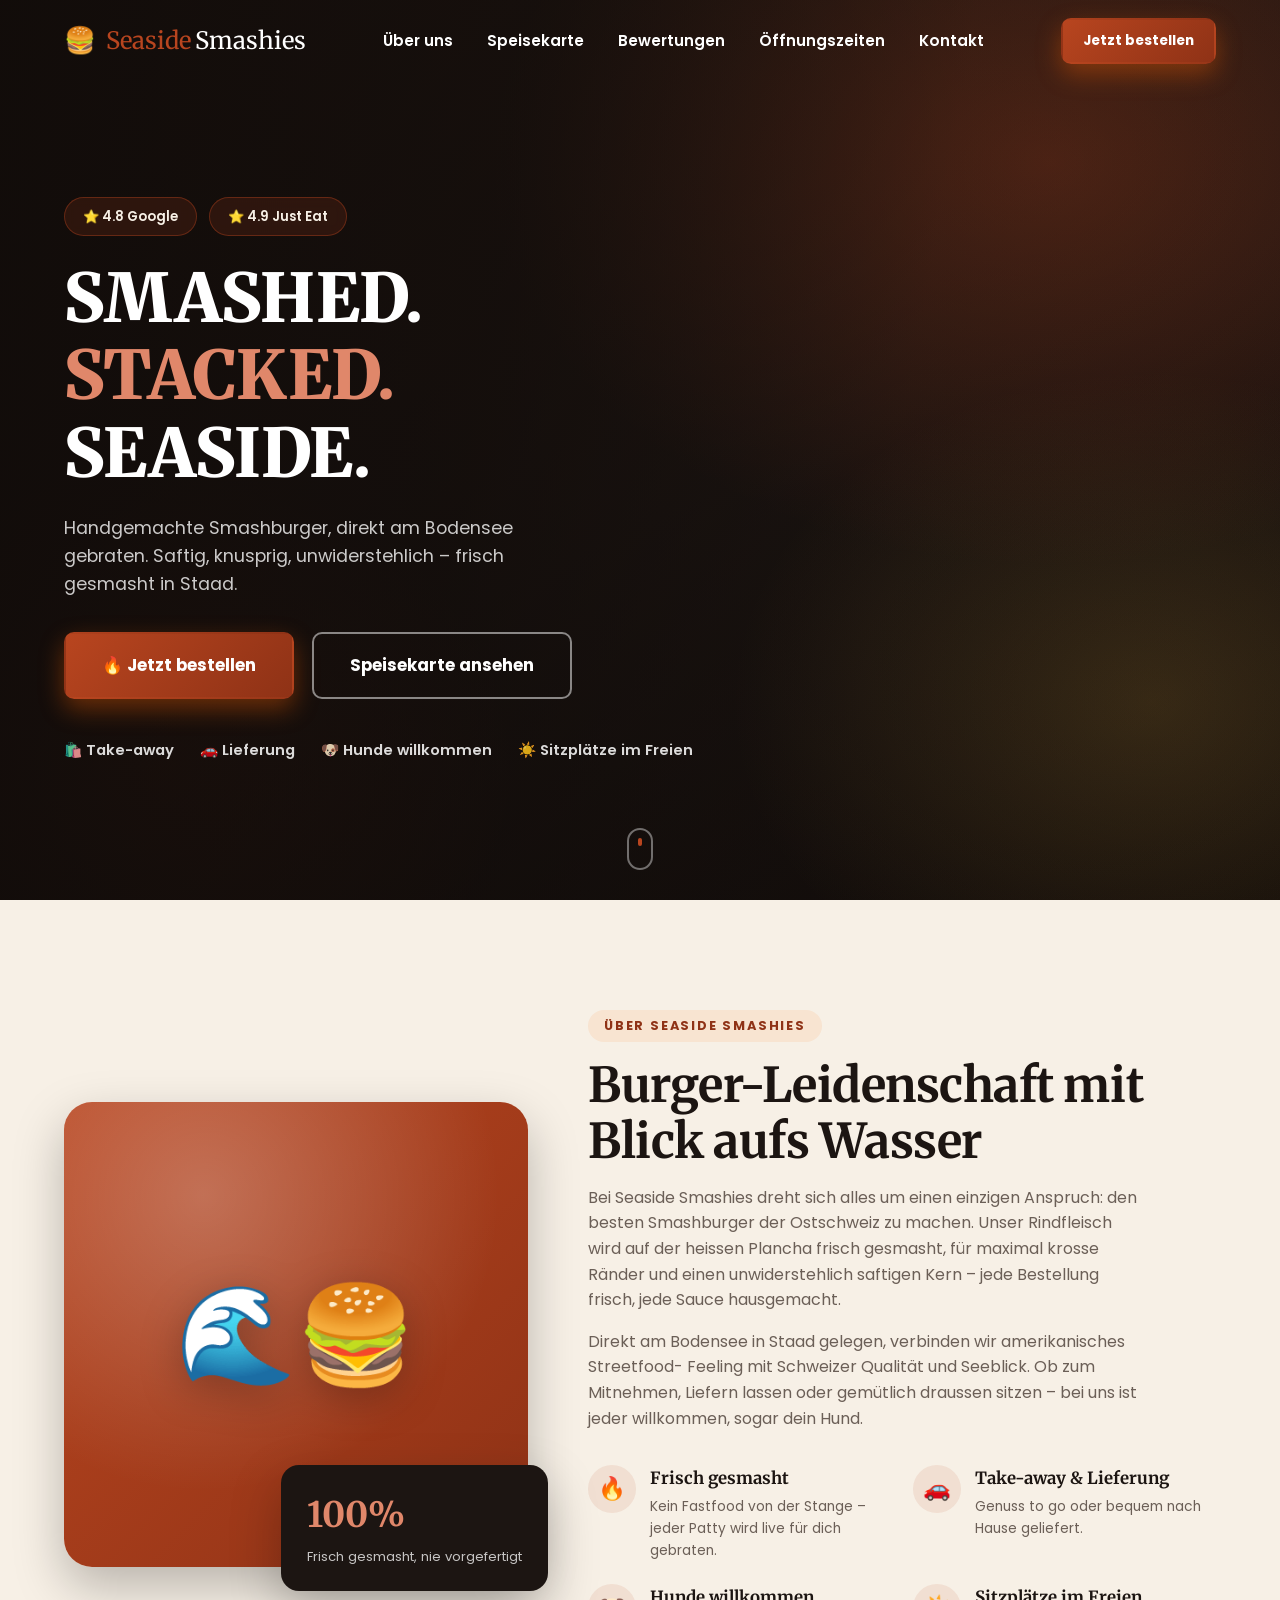
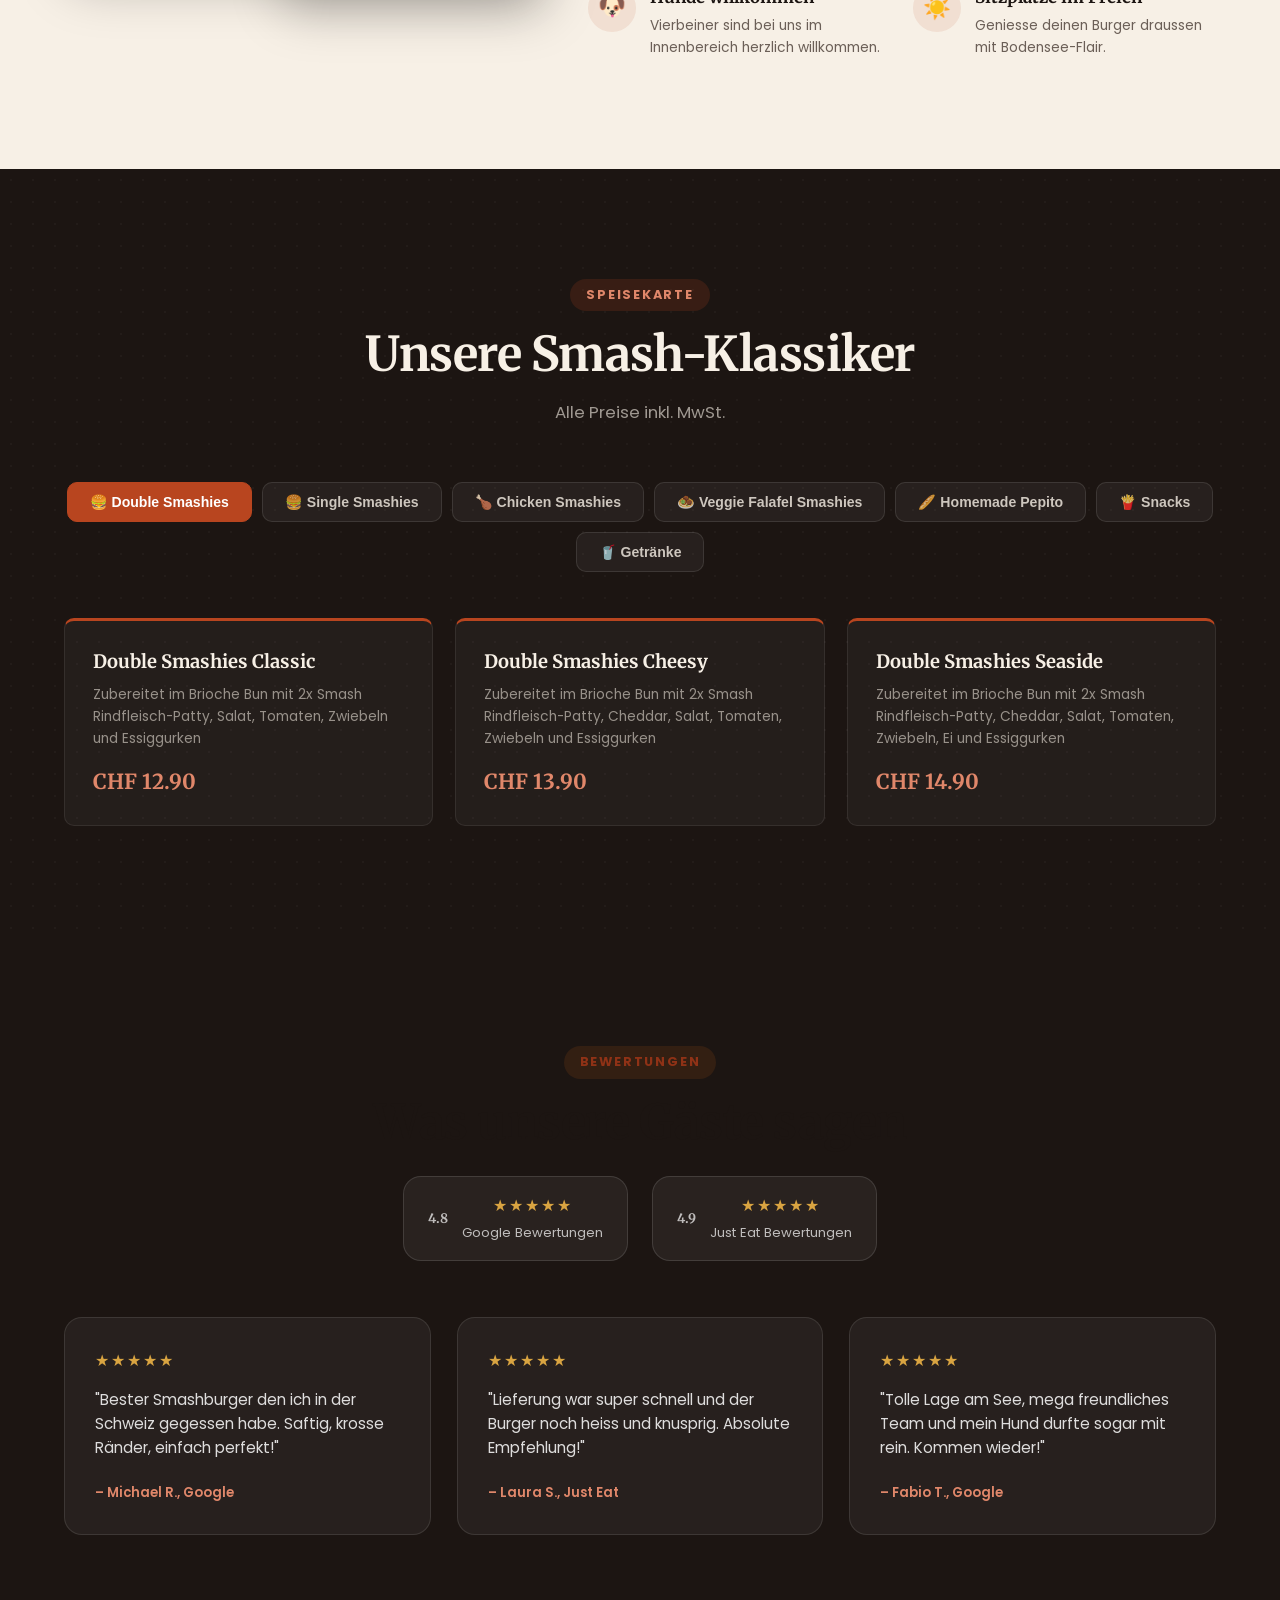
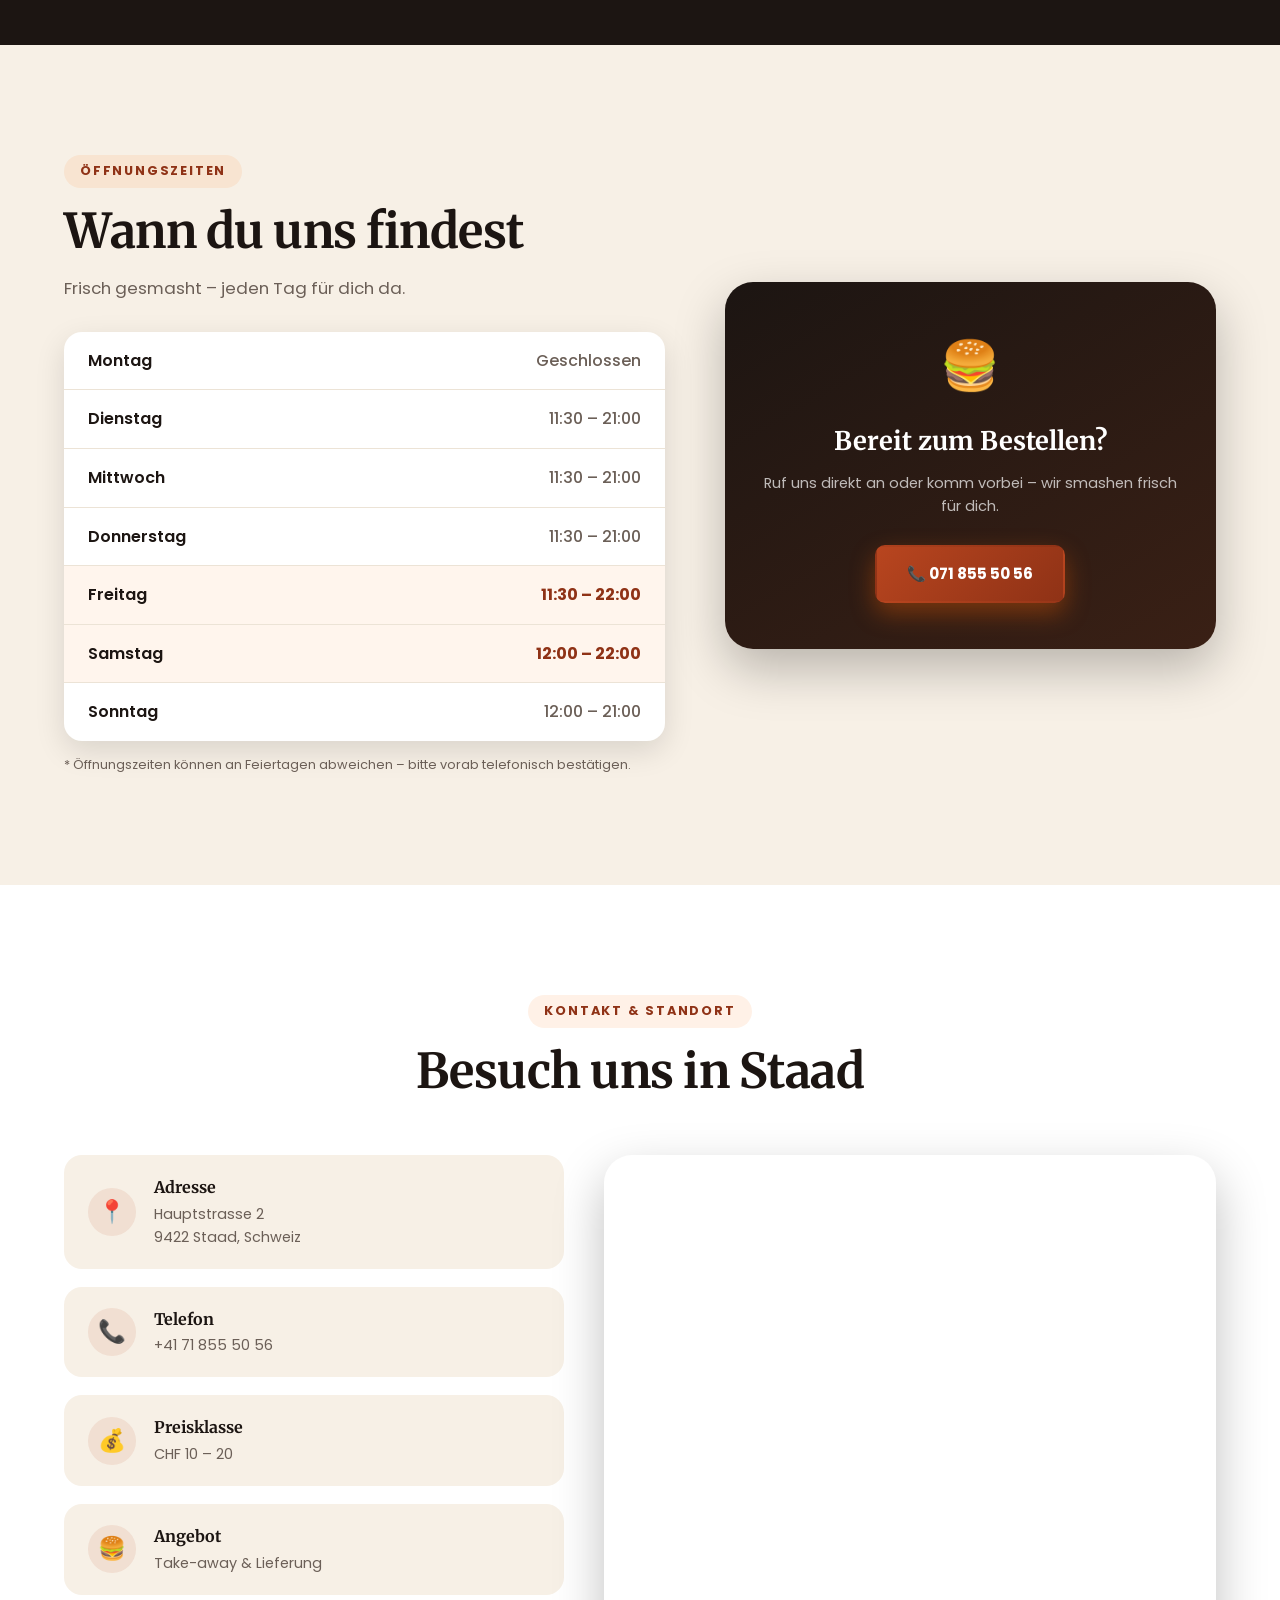
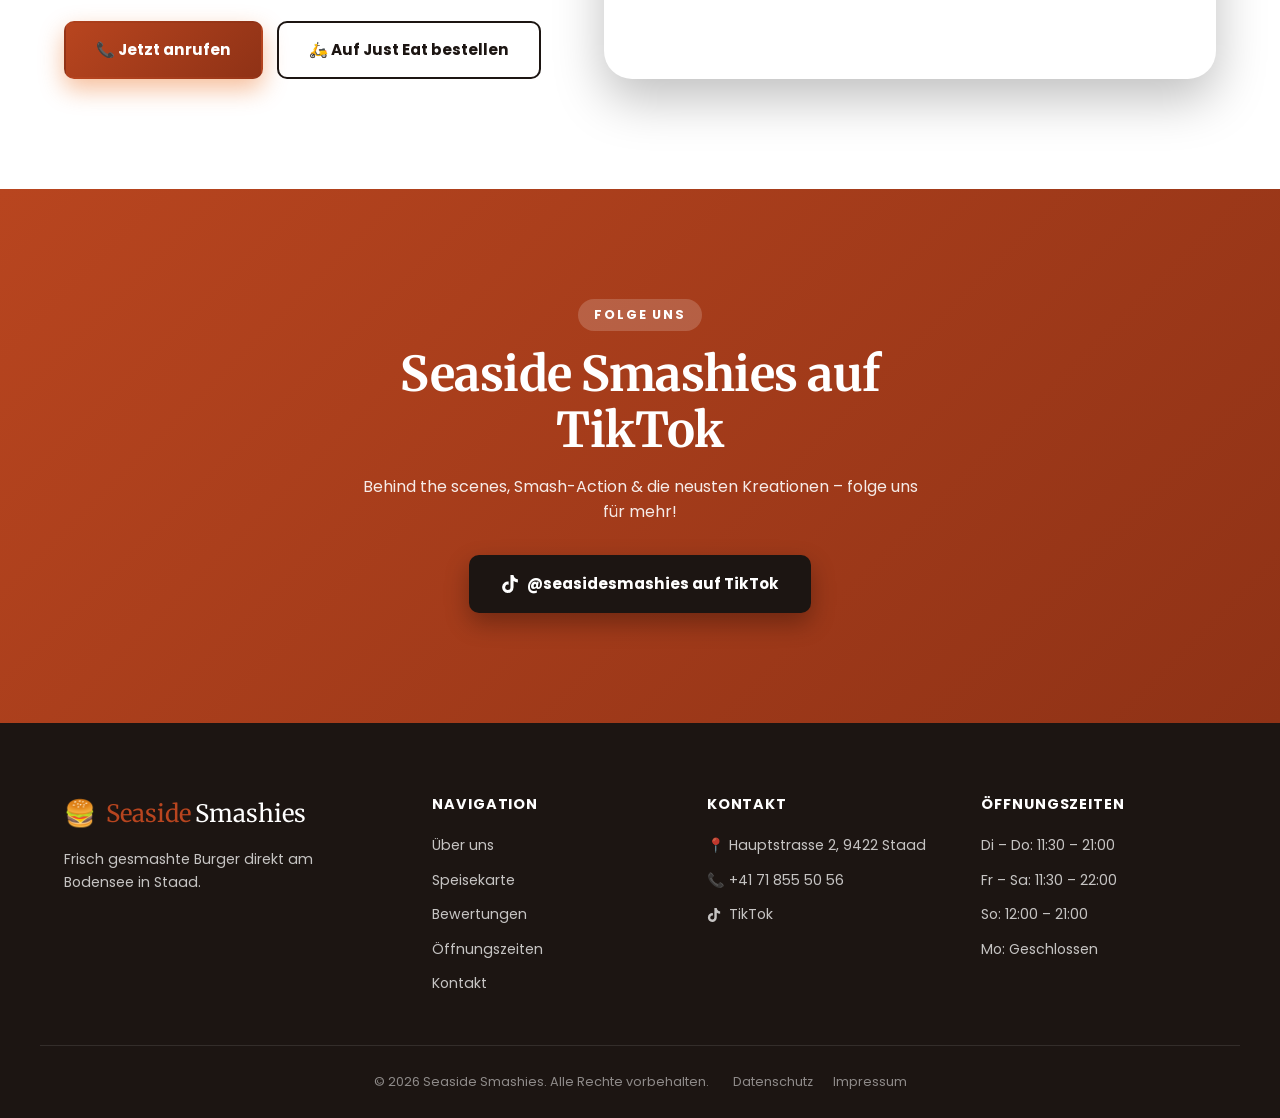
==== commit 71645ac7: "Add files via upload" ====
--- a/index.html
+++ b/index.html
@@ -78,7 +78,6 @@
       </nav>
 
       <div class="header-actions">
-        <a href="tel:+41718555056" class="header-phone">📞 071 855 50 56</a>
         <a href="#kontakt" class="btn btn-primary btn-sm header-cta">Jetzt bestellen</a>
         <button class="nav-toggle" id="navToggle" aria-label="Menü öffnen" aria-expanded="false">
           <span></span><span></span><span></span>
@@ -119,12 +118,6 @@
           <li>☀️ Sitzplätze im Freien</li>
         </ul>
       </div>
-    </div>
-
-    <div class="hero-review-card reveal">
-      <div class="stars">★★★★★</div>
-      <p>„Bester Smashburger, den ich in der Schweiz gegessen habe.“</p>
-      <span>— Google Bewertung <b>4.8 ★</b></span>
     </div>
 
     <div class="scroll-cue" aria-hidden="true"><span></span></div>
@@ -594,7 +587,8 @@
       <h2 class="section-title">Seaside Smashies auf TikTok</h2>
       <p>Behind the scenes, Smash-Action &amp; die neusten Kreationen – folge uns für mehr!</p>
       <a href="https://www.tiktok.com/@seasidesmashies" target="_blank" rel="noopener" class="btn btn-tiktok">
-        🎵 @seasidesmashies auf TikTok
+        <svg viewBox="0 0 448 512" width="18" height="18" fill="currentColor" aria-hidden="true"><path d="M448,209.91a210.06,210.06,0,0,1-122.77-39.25V349.38A162.55,162.55,0,1,1,185,188.31V278.2a74.62,74.62,0,1,0,52.23,71.18V0l88,0a121.18,121.18,0,0,0,1.86,22.17h0A122.18,122.18,0,0,0,381,102.39a121.43,121.43,0,0,0,67,20.14Z"/></svg>
+        @seasidesmashies auf TikTok
       </a>
     </div>
   </section>
@@ -626,7 +620,7 @@
         <ul>
           <li>📍 Hauptstrasse 2, 9422 Staad</li>
           <li>📞 <a href="tel:+41718555056">+41 71 855 50 56</a></li>
-          <li>🎵 <a href="https://www.tiktok.com/@seasidesmashies" target="_blank" rel="noopener">TikTok</a></li>
+          <li class="footer-icon-link"><svg viewBox="0 0 448 512" width="14" height="14" fill="currentColor" aria-hidden="true"><path d="M448,209.91a210.06,210.06,0,0,1-122.77-39.25V349.38A162.55,162.55,0,1,1,185,188.31V278.2a74.62,74.62,0,1,0,52.23,71.18V0l88,0a121.18,121.18,0,0,0,1.86,22.17h0A122.18,122.18,0,0,0,381,102.39a121.43,121.43,0,0,0,67,20.14Z"/></svg><a href="https://www.tiktok.com/@seasidesmashies" target="_blank" rel="noopener">TikTok</a></li>
         </ul>
       </div>
 
--- a/assets/css/style.css
+++ b/assets/css/style.css
@@ -189,6 +189,7 @@
   color: var(--white);
   font-weight: 600;
   font-size: 0.95rem;
+  white-space: nowrap;
   position: relative;
   padding: 6px 0;
   transition: color 0.2s ease;
@@ -212,15 +213,6 @@
   align-items: center;
   gap: 18px;
 }
-
-.header-phone {
-  color: var(--white);
-  font-weight: 600;
-  font-size: 0.9rem;
-  opacity: 0.9;
-}
-
-.header-phone:hover { opacity: 1; color: var(--orange-light); }
 
 .nav-toggle {
   display: none;
@@ -343,48 +335,6 @@
 }
 
 .hero-copy { max-width: 640px; }
-
-.hero-review-card {
-  position: absolute;
-  bottom: 9%;
-  right: 6%;
-  z-index: 2;
-  background: rgba(28, 21, 18, 0.9);
-  border: 1px solid rgba(255, 255, 255, 0.12);
-  backdrop-filter: blur(10px);
-  border-radius: var(--radius-md);
-  padding: 18px 22px;
-  max-width: 260px;
-  box-shadow: var(--shadow-strong);
-}
-
-.hero-review-card .stars {
-  color: var(--yellow);
-  letter-spacing: 2px;
-  font-size: 0.9rem;
-  margin-bottom: 8px;
-}
-
-.hero-review-card p {
-  color: var(--cream);
-  font-family: var(--font-display);
-  font-style: italic;
-  font-size: 0.95rem;
-  line-height: 1.4;
-  margin-bottom: 10px;
-}
-
-.hero-review-card span {
-  display: flex;
-  align-items: center;
-  justify-content: space-between;
-  font-size: 0.78rem;
-  color: rgba(247, 240, 230, 0.6);
-}
-
-.hero-review-card span b {
-  color: var(--orange-light);
-}
 
 .scroll-cue {
   position: absolute;
@@ -830,26 +780,24 @@
 }
 
 .footer-col ul { display: flex; flex-direction: column; gap: 12px; font-size: 0.88rem; }
+.footer-icon-link { display: flex; align-items: center; gap: 8px; }
 .footer-col a:hover { color: var(--orange-light); }
 
 .footer-bottom {
   display: flex;
   align-items: center;
-  justify-content: space-between;
-  gap: 16px;
+  justify-content: center;
+  gap: 24px;
   flex-wrap: wrap;
   padding: 26px 0;
   font-size: 0.8rem;
   color: rgba(255,255,255,0.5);
+  text-align: center;
 }
 
 .footer-legal { display: flex; gap: 20px; }
 .footer-legal a { color: rgba(255,255,255,0.5); }
 .footer-legal a:hover { color: var(--orange-light); }
-
-@media (max-width: 640px) {
-  .footer-bottom { justify-content: center; text-align: center; }
-}
 
 /* ---------------- Back to top ---------------- */
 .back-to-top {
@@ -878,7 +826,6 @@
 /* ---------------- Responsive ---------------- */
 @media (max-width: 1024px) {
   .main-nav { display: none; }
-  .header-phone { display: none; }
   .header-cta { display: none; }
   .nav-toggle { display: flex; }
 
@@ -897,15 +844,8 @@
   .main-nav.open .nav-link { display: block; padding: 12px 0; border-bottom: 1px solid rgba(255,255,255,0.08); }
   .main-nav.open .mobile-nav-cta { display: flex; width: 100%; margin-top: 18px; }
 
-  .hero { flex-direction: column; }
   .hero-copy { text-align: center; margin: 0 auto; }
   .hero-badges, .hero-cta, .hero-facts { justify-content: center; }
-  .hero-review-card {
-    position: static;
-    width: 100%;
-    max-width: 320px;
-    margin: 28px auto 0;
-  }
   .about-inner, .hours-inner, .contact-grid { grid-template-columns: 1fr; }
   .about-media { max-width: 380px; margin: 0 auto 40px; }
   .testimonial-grid { grid-template-columns: 1fr 1fr; }
@@ -921,7 +861,6 @@
   .footer-inner { grid-template-columns: 1fr; text-align: left; }
   .rating-row { flex-direction: column; align-items: stretch; }
   .hero { padding-top: 120px; }
-  .hero-review-card { max-width: 300px; }
 }
 
 @media (prefers-reduced-motion: reduce) {
